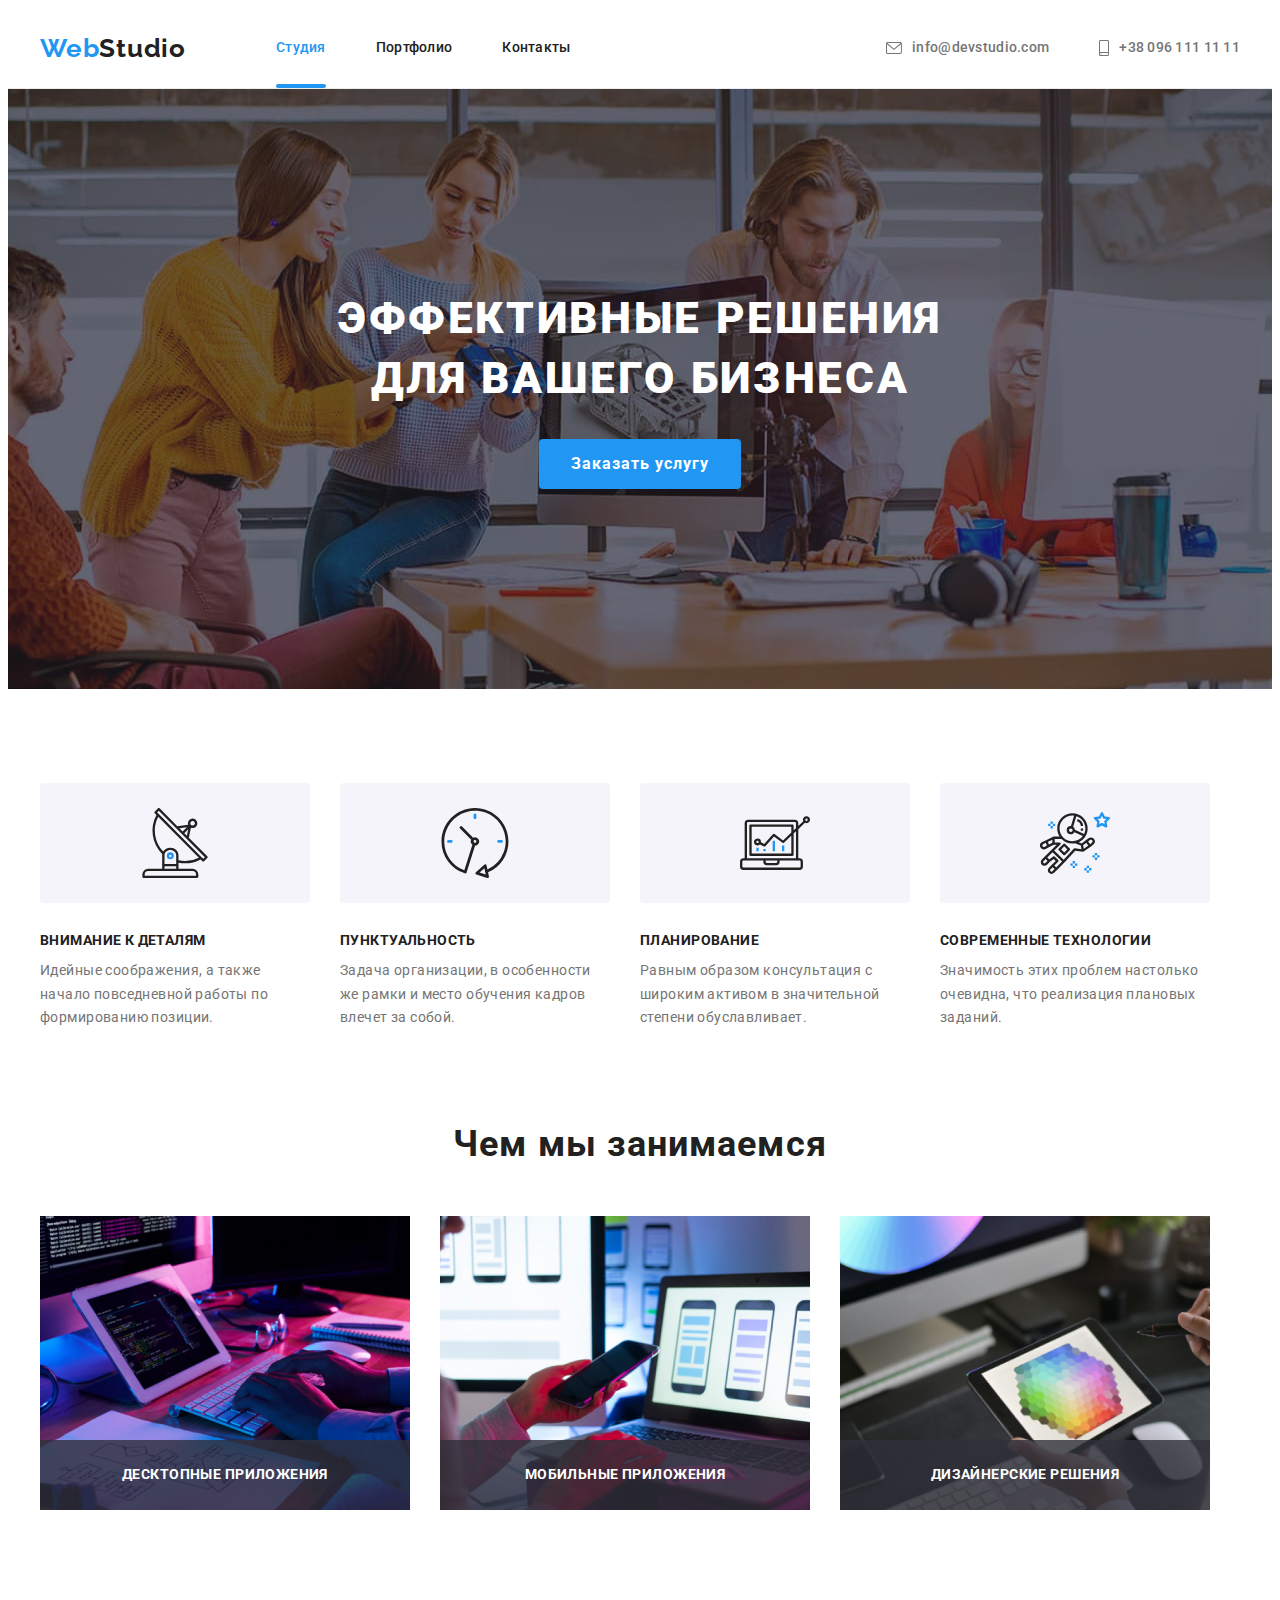
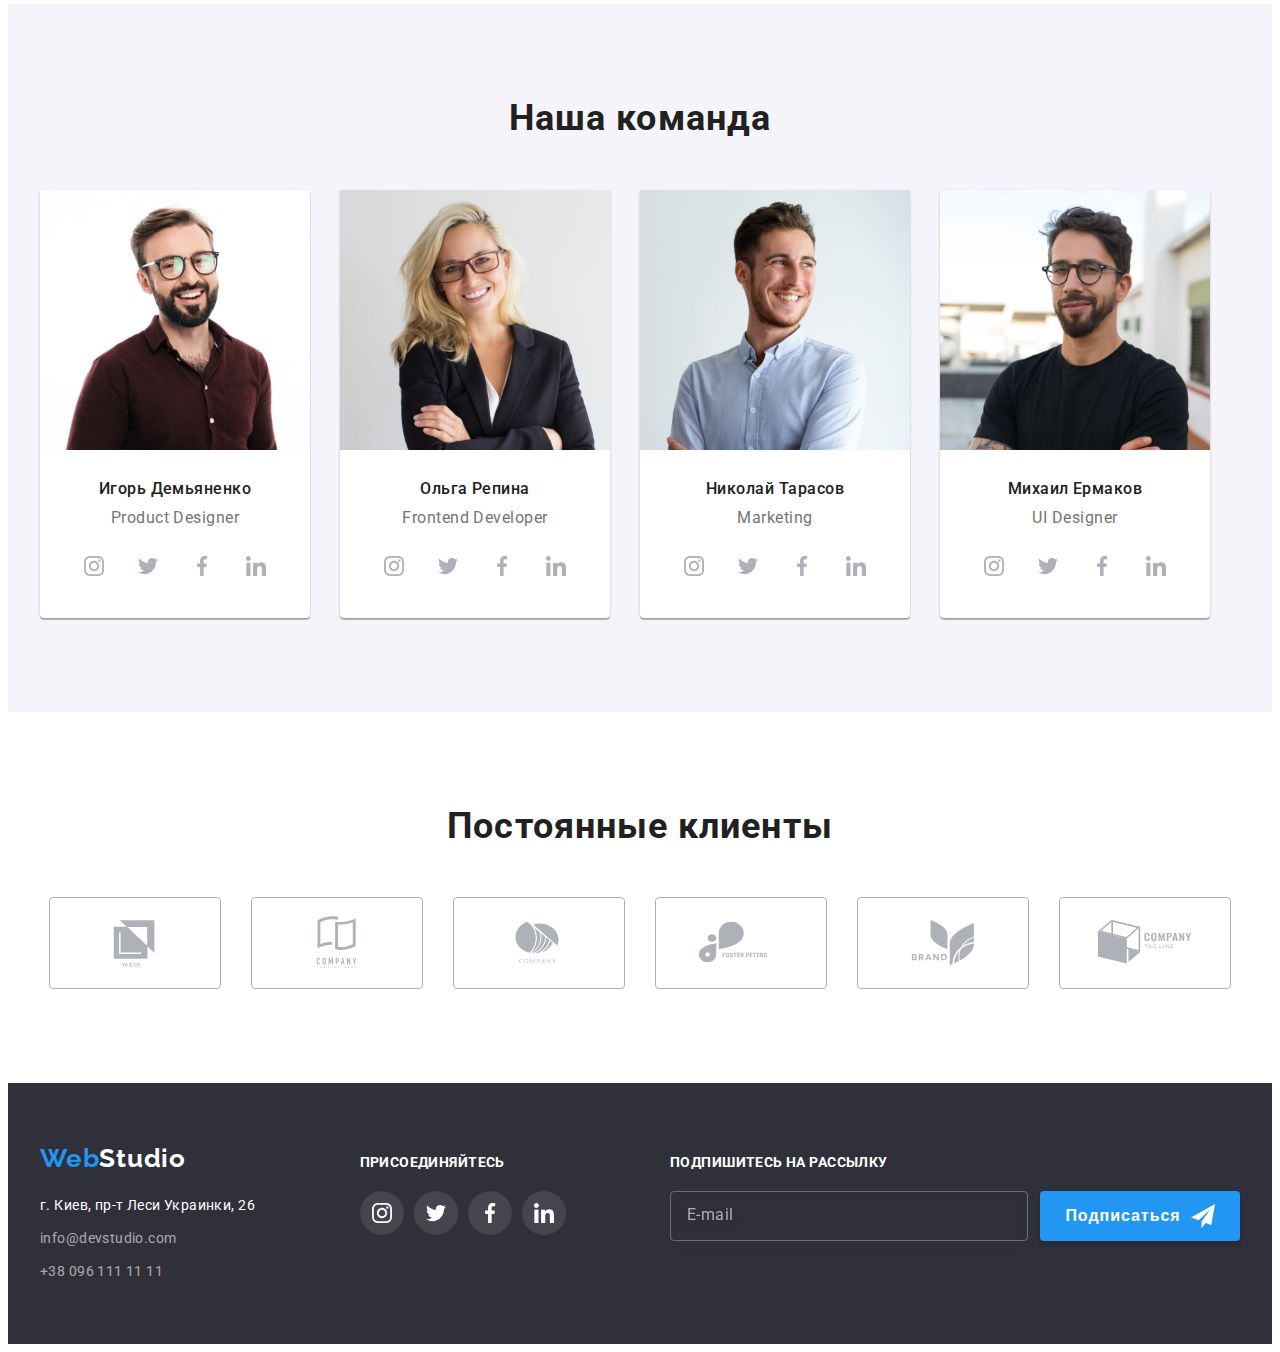
==== index.html @ 194a2eac "gtrh" ====
<!DOCTYPE html>
<html lang="ru">
<head>
    <meta charset="UTF-8">
    <meta http-equiv="X-UA-Compatible" content="IE=edge">
    <meta name="viewport" content="width=device-width, initial-scale=1.0">
    <title>WebStudio</title>
    <link rel="preconnect" href="https://fonts.googleapis.com">
    <link rel="preconnect" href="https://fonts.gstatic.com" crossorigin>
    <link href="https://fonts.googleapis.com/css2?family=Raleway:wght@700&family=Roboto:wght@400;500;700;900&display=swap"
        rel="stylesheet">
    <link rel="stylesheet" href="https://cdnjs.cloudflare.com/ajax/libs/modern-normalize/1.1.0/modern-normalize.min.css"
        integrity="sha512-wpPYUAdjBVSE4KJnH1VR1HeZfpl1ub8YT/NKx4PuQ5NmX2tKuGu6U/JRp5y+Y8XG2tV+wKQpNHVUX03MfMFn9Q=="
        crossorigin="anonymous" referrerpolicy="no-referrer" />
    <link rel="stylesheet" href="./css/styles.css">
</head>
<body>
                            <!-- Шапка-навигация -->
    <header class="header">
        <div class="container header-container">
            <a href="" lang="en" class="link header-title">Web<span class="header-span">Studio</span></a>
            <nav class="header-nav">
                <ul class="list header-list">
                    <li class="header-item"><a class="link header-link current-studio" href="./index.html">Студия</a></li>
                    <li class="header-item"><a class="link header-link" href="./portfolio.html">Портфолио</a></li>
                    <li class="header-item"><a class="link header-link" href="">Контакты</a></li>
                </ul>
            </nav>
            <ul class="list header-contacts">
                <li class="header-mail-list">
                    <a class="link header-mail" href="mailto:info@devstudio.com">
                        <svg class="mail-icon" width="16" height="12">
                            <use href="./images/icons.svg#icon-envelope-1"></use>
                        </svg>info@devstudio.com
                    </a>
                </li>
                <li class="header-tel-list">
                    <a class="link header-tel" href="tel:+380961111111">
                        <svg class="tel-icon" width="10" height="16">
                            <use href="./images/icons.svg#icon-smartphone-1"></use>
                        </svg>+38 096 111 11 11
                    </a>
                </li>
            </ul>
        </div>
    </header>
                            <!-- Главный-контент -->
                                <!-- Герой -->
    <main class="main">
        <section class="hero">
                <div class="container">
                    <h1 class="hero-title">Эффективные решения <br>для вашего бизнеса</h1>
                    <button type="button" class="hero-button" data-modal-open>Заказать услугу</button>
                </div>
        </section>
                                <!-- Цели -->
        <section class="goals-section">
            <div class="container">
                <h2 class="visually-hidden">Наши цели</h2>
                    <ul class="list goals-list">
                        <li class="goals-item icon-antenna">
                            <h3 class="goals-heading">Внимание к деталям</h3>
                            <p class="goals-text">Идейные соображения, а также начало повседневной работы по формированию позиции.</p>
                        </li>
                        <li class="goals-item icon-clock">
                            <h3 class="goals-heading">Пунктуальность</h3>
                            <p class="goals-text">Задача организации, в особенности же рамки и место обучения кадров влечет за собой.</p>
                        </li>
                        <li class="goals-item icon-diagram">
                            <h3 class="goals-heading">Планирование</h3>
                            <p class="goals-text">Равным образом консультация с широким активом в значительной степени обуславливает.</p>
                        </li>
                        <li class="goals-item icon-astronaut">
                            <h3 class="goals-heading">Современные технологии</h3>
                            <p class="goals-text">Значимость этих проблем настолько очевидна, что реализация плановых заданий.</p>
                        </li>
                    </ul>
            </div>
        </section>
                            <!-- Деятельность -->
        <section class="activity">
            <div class="container">
                <h2 class="activity-title">Чем мы занимаемся</h2>
                    <ul class="list activity-list">
                        <li class="activity-item">
                            <div class="activity-block">
                                <img class="activity-images" src="images/img.jpg" alt="рабочее место" width="370">
                                <b class="activity-images-text">Десктопные приложения</b>
                            </div>
                        </li>
                        <li class="activity-item">
                            <div class="activity-block">
                                <img class="activity-images" src="images/img1.jpg" alt="рабочее место" width="370">
                                <b class="activity-images-text">Мобильные приложения</b>
                            </div>
                        </li>
                        <li class="activity-item">
                            <div class="activity-block">
                                <img class="activity-images" src="images/img2.jpg" alt="рабочее место" width="370">
                                <b class="activity-images-text">Дизайнерские решения</b>
                            </div>
                        </li>
                    </ul>
            </div>
        </section>
                                <!-- Команда -->
        <section class="team">
            <div class="container">
                <h2 class="team-title">Наша команда</h2>
                    <ul class="list team-list">
                        <li class="team-item">
                            <img src="images/img3.jpg" class="team-images" alt="работник студии" width="270">
                                <div class="team-item-content">
                                    <h3 class="team-heading">Игорь Демьяненко</h3>
                                    <p lang="en" class="team-text">Product Designer</p>
                                    <ul class="list team-social-list">
                                        <li class="team-social-item">
                                            <a href="" class="link team-social-link">
                                                <svg class="team-social-icon" width="20" height="20">
                                                    <use href="./images/icons.svg#icon-instagram"></use>
                                                </svg>
                                            </a>
                                        </li>
                                        <li class="team-social-item">
                                            <a href="" class="link team-social-link">
                                                <svg class="team-social-icon" width="20" height="20">
                                                    <use href="./images/icons.svg#icon-twitter"></use>
                                                </svg>
                                            </a>
                                        </li>
                                        <li class="team-social-item">
                                            <a href="" class="link team-social-link">
                                                <svg class="team-social-icon" width="20" height="20">
                                                    <use href="./images/icons.svg#icon-facebook"></use>
                                                </svg>
                                            </a>
                                        </li>
                                        <li class="team-social-item">
                                            <a href="" class="link team-social-link">
                                                <svg class="team-social-icon" width="20" height="20">
                                                    <use href="./images/icons.svg#icon-linkedin"></use>
                                                </svg>
                                            </a>
                                        </li>
                                    </ul>
                                </div>
                        </li>
                        <li class="team-item">
                            <img src="images/img4.jpg" class="team-images" alt="работник студии" width="270">
                                <div class="team-item-content">
                                    <h3 class="team-heading">Ольга Репина</h3>
                                    <p lang="en" class="team-text">Frontend Developer</p>
                                    <ul class="list team-social-list">
                                        <li class="team-social-item">
                                            <a href="" class="link team-social-link">
                                                <svg class="team-social-icon" width="20" height="20">
                                                    <use href="./images/icons.svg#icon-instagram"></use>
                                                </svg>
                                            </a>
                                        </li>
                                        <li class="team-social-item">
                                            <a href="" class="link team-social-link">
                                                <svg class="team-social-icon" width="20" height="20">
                                                    <use href="./images/icons.svg#icon-twitter"></use>
                                                </svg>
                                            </a>
                                        </li>
                                        <li class="team-social-item">
                                            <a href="" class="link team-social-link">
                                                <svg class="team-social-icon" width="20" height="20">
                                                    <use href="./images/icons.svg#icon-facebook"></use>
                                                </svg>
                                            </a>
                                        </li>
                                        <li class="team-social-item">
                                            <a href="" class="link team-social-link">
                                                <svg class="team-social-icon" width="20" height="20">
                                                    <use href="./images/icons.svg#icon-linkedin"></use>
                                                </svg>
                                            </a>
                                        </li>
                                    </ul>
                                </div>
                        </li>
                        <li class="team-item">
                            <img src="images/img5.jpg" class="team-images" alt="работник студии" width="270">
                                <div class="team-item-content">
                                <h3 class="team-heading">Николай Тарасов</h3>
                                <p lang="en" class="team-text">Marketing</p>
                                <ul class="list team-social-list">
                                    <li class="team-social-item">
                                        <a href="" class="link team-social-link">
                                            <svg class="team-social-icon" width="20" height="20">
                                                <use href="./images/icons.svg#icon-instagram"></use>
                                            </svg>
                                        </a>
                                    </li>
                                    <li class="team-social-item">
                                        <a href="" class="link team-social-link">
                                            <svg class="team-social-icon" width="20" height="20">
                                                <use href="./images/icons.svg#icon-twitter"></use>
                                            </svg>
                                        </a>
                                    </li>
                                    <li class="team-social-item">
                                        <a href="" class="link team-social-link">
                                            <svg class="team-social-icon" width="20" height="20">
                                                <use href="./images/icons.svg#icon-facebook"></use>
                                            </svg>
                                        </a>
                                    </li>
                                    <li class="team-social-item">
                                        <a href="" class="link team-social-link">
                                            <svg class="team-social-icon" width="20" height="20">
                                                <use href="./images/icons.svg#icon-linkedin"></use>
                                            </svg>
                                        </a>
                                    </li>
                                </ul> 
                            </div>
                        </li>
                        <li class="team-item">
                            <img src="images/img6.jpg" class="team-images" alt="работник студии" width="270">
                            <div class="team-item-content">
                                <h3 class="team-heading">Михаил Ермаков</h3>
                                <p lang="en" class="team-text">UI Designer</p>
                                <ul class="list team-social-list">
                                    <li class="team-social-item">
                                        <a href="" class="link team-social-link">
                                            <svg class="team-social-icon" width="20" height="20">
                                                <use href="./images/icons.svg#icon-instagram"></use>
                                            </svg>
                                        </a>
                                    </li>
                                    <li class="team-social-item">
                                        <a href="" class="link team-social-link">
                                            <svg class="team-social-icon" width="20" height="20">
                                                <use href="./images/icons.svg#icon-twitter"></use>
                                            </svg>
                                        </a>
                                    </li>
                                    <li class="team-social-item">
                                        <a href="" class="link team-social-link">
                                            <svg class="team-social-icon" width="20" height="20">
                                                <use href="./images/icons.svg#icon-facebook"></use>
                                            </svg>
                                        </a>
                                    </li>
                                    <li class="team-social-item">
                                        <a href="" class="link team-social-link">
                                            <svg class="team-social-icon" width="20" height="20">
                                                <use href="./images/icons.svg#icon-linkedin"></use>
                                            </svg>
                                        </a>
                                    </li>
                                </ul>
                            </div>
                        </li>
                    </ul>
            </div>
        </section>
                                <!-- Клиенты -->
        <section class="clients">
            <div class="container">
                <h2 class="clients-title">Постоянные клиенты</h2>
                <ul class="clients-list">
                    <li class="list clients-item">
                        <a href="" class="link clients-link">
                            <svg class="clients-icon" width="106" height="60">
                                <use href="./images/icons.svg#icon-Logo"></use>
                            </svg>
                        </a>
                    </li>
                    <li class="list clients-item">
                        <a href="" class="link clients-link">
                            <svg class="clients-icon" width="106" height="60">
                                <use href="./images/icons.svg#icon-Logo1"></use>
                            </svg>
                        </a>
                    </li>
                    <li class="list clients-item">
                        <a href="" class="link clients-link">
                            <svg class="clients-icon" width="106" height="60">
                                <use href="./images/icons.svg#icon-Logo2"></use>
                            </svg>
                        </a>
                    </li>
                    <li class="list clients-item">
                        <a href="" class="link clients-link">
                            <svg class="clients-icon" width="106" height="60">
                                <use href="./images/icons.svg#icon-Logo3"></use>
                            </svg>
                        </a>
                    </li>
                    <li class="list clients-item">
                        <a href="" class="link clients-link">
                            <svg class="clients-icon" width="106" height="60">
                                <use href="./images/icons.svg#icon-Logo4"></use>
                            </svg>
                        </a>
                    </li>
                    <li class="list clients-item">
                        <a href="" class="link clients-link">
                            <svg class="clients-icon" width="106" height="60">
                                <use href="./images/icons.svg#icon-Logo5"></use>
                            </svg>
                        </a>
                    </li>
                </ul>
            </div>
        </section>
    </main>
                                <!-- Футер -->
    <footer class="footer">
        <div class="container container-icon">
            <div class="footer-container-address">
                <a href="" lang="en" class="link footer-title">Web<span class="footer-span">Studio</span></a>
                <address class="footer-address">
                    <ul class="list footer-list">
                        <li class="footer-item">
                            <a class="link footer-place" href="https://goo.gl/maps/fd5bnSYaty7FcXpY6" target="_blank" rel="noopener noreferre">г. Киев, пр-т Леси Украинки, 26</a>
                        </li>
                        <li class="footer-item">
                            <a class="link footer-mail" href="mailto:info@devstudio.com">info@devstudio.com</a>
                        </li>
                        <li class="footer-item">
                            <a class="link footer-tel" href="tel:+380961111111">+38 096 111 11 11</a>
                        </li>
                    </ul>
                </address>
            </div>
                                <!-- Соцсети -->
            <div class="footer-container-icon">
                <b class="footer-second-title">присоединяйтесь</b>
                <ul class="list footer-social-list">
                    <li class="footer-social-item">
                        <a href="" class="link footer-social-link">
                            <svg class="footer-social-icon" width="20" height="20">
                                <use href="./images/icons.svg#icon-instagram"></use>
                            </svg>
                        </a>
                    </li>
                    <li class="footer-social-item">
                        <a href="" class="link footer-social-link">
                            <svg class="team-social-icon" width="20" height="20">
                                <use href="./images/icons.svg#icon-twitter"></use>
                            </svg>
                        </a>
                    </li>
                    <li class="footer-social-item">
                        <a href="" class="link footer-social-link">
                            <svg class="footer-social-icon" width="20" height="20">
                                <use href="./images/icons.svg#icon-facebook"></use>
                            </svg>
                        </a>
                    </li>
                    <li class="footer-social-item">
                        <a href="" class="link footer-social-link">
                            <svg class="footer-social-icon" width="20" height="20">
                                <use href="./images/icons.svg#icon-linkedin"></use>
                            </svg>
                        </a>
                    </li>
                </ul>
            </div>
                                <!-- Подписка -->
            <div class="footer-subscribe">
                <div class="footer-subscribe-wrap">
                    <b class="footer-subscribe-title">Подпишитесь на рассылку</b>
                        <input type="email" class="footer-subscribe-email" placeholder="E-mail">
                </div>
                <button class="button footer-subscribe-btn" type="submit">Подписаться
                    <svg class="footer-subscribe-icon" width="24" height="24">
                        <use href="./images/icons.svg#icon-icon-send-1"></use>
                    </svg>
                </button>
            </div>
        </div>
    </footer>
                                <!-- Модалка -->
    <div class="backdrop is-hidden" data-modal>
        <div class="modal">
            <button class="modal-close" data-modal-close>
                <svg class="modal-close-icon" width="11" height="11">
                    <use href="./images/icons.svg#icon-Vector"></use>
                </svg>
            </button>
                                <!-- Форма -->
            <p class="modal-title">Оставьте свои данные, мы вам перезвоним</p>
<<<<<<< HEAD
            <form action="#">
                <label class="form-label" for="user-name">Имя</label>
                <input type="text" class="form-input" name="user-name" required minlength="5" id="user-name"> 
                <label class="form-label" for="user-email">Телефон</label>
                <input type="email" class="form-input" name="user-email" id="user-email">    
                <label class="form-label" for="user-tel">Почта</label>
                <input type="tel" class="form-input" name="user-tel" id="user-tel" title="+380(96)111-11-11">
                <label class="form-label" for="user-comment">Комментарий</label>
                <input type="text" class="form-input" id="user-comment" placeholder="Введите текст">
                <button type="submit" class="button form-button">Отправить</button>
            </form>
=======
                <form action="#">
                    <div class="form-field">
                        <label class="form-label" for="user-name">Имя</label>
                            <div class="form-wrap">
                                <input type="text" class="form-input" name="user-name" id="user-name">
                                    <svg class="form-icon" width="18" height="18">
                                        <use href="./images/icons.svg#icon-person-black-18dp"></use>
                                    </svg>
                            </div>
                    </div>
                    <div class="form-field">
                        <label class="form-label" for="user-email">Почта</label>
                            <div class="form-wrap">
                                <input type="email" class="form-input" name="user-email" id="user-email">
                                    <svg class="form-icon" width="18" height="18">
                                        <use href="./images/icons.svg#icon-phone-black"></use>
                                    </svg>
                            </div>
                    </div>
                    <div class="form-field">
                        <label class="form-label" for="user-tel">Телефон</label>
                            <div class="form-wrap">
                                <input type="tel" class="form-input" name="user-tel" id="user-tel">
                                    <svg class="form-icon" width="18" height="18">
                                        <use href="./images/icons.svg#icon-email-black"></use>
                                    </svg>
                            </div>
                    </div>
                    <div class="form-comments-field">
                        <label class="form-label" for="user-text">Комментарий</label>    
                            <textarea name="user-text" class="form-comments" id="user-text" placeholder="Введите текст"></textarea>
                    </div>
                    <div class="form-check-field">
                            <input type="checkbox" name="policy" id="policy" class="policy-check visually-hidden">
                                <label class="check-text" for="policy">Соглашаюсь с рассылкой и принимаю <a href="" class="link form-check-link">Условия договора</a></label>
                        </div>
                    <button type="submit" class="button form-button">Отправить</button>
                </form>
>>>>>>> 0a38effbc5f07b2e7301c428eb175cab3752c739
        </div>
    </div>
    <script src="./js/modal.js"></script>
</body>
</html>
---- css/styles.css ----
/*
  font-family: 'Roboto 400 500 700 900', sans-serif;
  font-alternative: 'Raleway 700', sans-serif;
    
*/

p,
h1,
h2,
h3,
h4,
h5,
h6 {
  margin: 0;
}

ul,
ol {
  margin: 0;
  padding: 0;
}

button {
  cursor: pointer;
}

img {
  display: block;
}

:root {
  --header-text-color: #212121;
  --alt-text-color: #757575;
  --extra-text-color: #ffffff;
  --accent-text-color: #2196f3;
}

body {
  font-family: 'Roboto', sans-serif;
  background-color: #ffffff;
  color: var(--header-text-color);
}

.list {
  list-style: none;
}

.link {
  text-decoration: none;
}

.visually-hidden {
  position: absolute;
  white-space: nowrap;
  width: 1px;
  height: 1px;
  overflow: hidden;
  border: 0;
  padding: 0;
  clip: rect(0 0 0 0);
  clip-path: inset(50%);
  margin: -1px;
}

.container {
  width: 1200px;
  padding-left: 15px;
  padding-right: 15px;
  margin: 0 auto;
  /* outline: 2px solid tomato; */
}

/* ----------------------------СТУДИЯ----------------------------- */
/* ------------------------Шапка навигация------------------------ */
.header {
  border-bottom: 1px solid #ececec;
}

.header-container {
  display: flex;
  align-items: center;
}

.header-title {
  margin-right: 90px;
  font-family: Raleway;
  font-weight: 700;
  font-size: 26px;
  line-height: 1.19;
  letter-spacing: 0.03em;
  color: #2196f3;
}

.header-span {
  font-family: Raleway;
  font-weight: 700;
  font-size: 26px;
  line-height: 1.19;
  letter-spacing: 0.03em;
  color: var(--header-text-color);
}

.header-nav {
}

.header-list {
  display: flex;
}

.header-item:not(:last-child) {
  margin-right: 50px;
}

.header-link {
  display: block;
  padding: 32px 0px;
  font-weight: 500;
  font-size: 14px;
  line-height: 1.14;
  letter-spacing: 0.02em;
  color: var(--header-text-color);
  transition: color 250ms cubic-bezier(0.4, 0, 0.2, 1);
}

.current-studio,
.current-portfolio,
.current-contact {
  color: #2196f3;
  position: relative;
}

.current-studio::after,
.current-portfolio::after,
.current-contact::after {
  content: '';
  width: 100%;
  height: 4px;
  border-radius: 4px;
  position: absolute;
  background-color: #2196f3;
  left: 0;
  bottom: 0;
}

.header-link:hover,
.header-link:focus {
  color: #2196f3;
}

.header-contacts {
  display: flex;
  margin-left: auto;
}

.header-mail-list {
}

.header-mail {
  font-weight: 500;
  font-size: 14px;
  line-height: 1.14;
  letter-spacing: 0.02em;
  color: var(--alt-text-color);
  display: flex;
  justify-content: center;
  align-items: center;
  box-sizing: border-box;
  transition: color 250ms cubic-bezier(0.4, 0, 0.2, 1);
}

.header-mail:hover,
.header-mail:focus {
  color: #2196f3;
}

.mail-icon {
  fill: currentColor;
  margin-right: 10px;
}

.header-tel-list {
  margin-left: 50px;
}

.header-tel {
  font-weight: 500;
  font-size: 14px;
  line-height: 1.14;
  letter-spacing: 0.02em;
  color: var(--alt-text-color);
  display: flex;
  justify-content: center;
  align-items: center;
  box-sizing: border-box;
  transition: color 250ms cubic-bezier(0.4, 0, 0.2, 1);
}

.header-tel:hover,
.header-tel:focus {
  color: #2196f3;
}

.tel-icon {
  fill: currentColor;
  margin-right: 10px;
}

/* -----------------------Главный-контент------------------------ */
/* ----------------------------Герой----------------------------- */

.main {
}

.hero {
  background-image: linear-gradient(rgba(47, 48, 58, 0.4), rgba(47, 48, 58, 0.4)),
    url(../images/img-team-work.jpg);
  background-repeat: no-repeat;
  background-position: center;
  background-size: 1600px;
  margin: 0 auto;
  padding-top: 200px;
  padding-bottom: 200px;
  text-align: center;
  background-color: #2f303a;
}

.hero-title {
  margin-bottom: 30px;
  font-weight: 900;
  font-size: 44px;
  line-height: 1.36;
  text-align: center;
  letter-spacing: 0.06em;
  text-transform: uppercase;
  color: var(--extra-text-color);
}

.hero-button {
  padding: 10px 32px;
  border: 0px;
  font-family: inherit;
  font-weight: 700;
  font-size: 16px;
  line-height: 1.87;
  text-align: center;
  letter-spacing: 0.06em;
  cursor: pointer;
  color: #ffffff;
  background: #2196f3;
  border-radius: 4px;
  min-width: 200px;
  min-height: 50px;
  transition: background-color 250ms cubic-bezier(0.4, 0, 0.2, 1);
}

.hero-button:hover,
.hero-button:focus {
  background-color: #188ce8;
}

/* -----------------------------Цели----------------------------- */

.goals-section {
  padding-top: 94px;
  padding-bottom: 94px;
}

.visually-hidden {
}

.goals-list {
  display: flex;
}

.goals-item:not(:last-child) {
  margin-right: 30px;
}

.goals-item::before {
  display: block;
  content: '';
  height: 120px;
  background-size: 70px 70px;
  background-repeat: no-repeat;
  background-position: center;
  border-radius: 4px;
  margin-bottom: 30px;
  background-color: #f5f4fa;
}

.icon-antenna::before {
  background-image: url('../images/antenna.svg');
}

.icon-clock::before {
  background-image: url('../images/clock.svg');
}

.icon-diagram::before {
  background-image: url('../images/diagram.svg');
}

.icon-astronaut::before {
  background-image: url('../images/astronaut.svg');
}

.goals-heading {
  margin-bottom: 10px;
  font-size: 14px;
  line-height: 1.14;
  letter-spacing: 0.03em;
  text-transform: uppercase;
  color: var(--header-text-color);
}

.goals-text {
  width: 270px;
  font-size: 14px;
  line-height: 1.71;
  letter-spacing: 0.03em;
  color: var(--alt-text-color);
}

/* ---------------------------Деятельность------------------------- */

.activity {
  padding-top: 0;
  padding-bottom: 94px;
}

.activity-title {
  margin-bottom: 50px;
  font-size: 36px;
  line-height: 1.16;
  text-align: center;
  letter-spacing: 0.03em;
  color: var(--header-text-color);
}

.activity-list {
  display: flex;
}

.activity-item:not(:last-child) {
  margin-right: 30px;
}

.activity-item {
}

.activity-block {
  position: relative;
}

.activity-images {
}

.activity-images-text {
  font-size: 14px;
  line-height: 1.14;
  letter-spacing: 0.03em;
  text-transform: uppercase;
  display: flex;
  justify-content: center;
  align-items: center;
  position: absolute;
  left: 0;
  bottom: 0;
  width: 100%;
  height: 70px;
  color: #ffffff;
  background: rgba(47, 48, 58, 0.8);
}

/* -------------------------------Команда---------------------------- */

.team {
  padding-top: 94px;
  padding-bottom: 94px;
  background-color: #f5f4fa;
}

.team-title {
  margin-bottom: 50px;
  font-size: 36px;
  line-height: 1.16;
  text-align: center;
  letter-spacing: 0.03em;
  color: var(--header-text-color);
}

.team-list {
  display: flex;
}

.team-item {
  margin-right: 30px;
  background: #ffffff;
  box-shadow: 0px 1px 3px rgba(0, 0, 0, 0.12), 0px 1px 1px rgba(0, 0, 0, 0.14),
    0px 2px 1px rgba(0, 0, 0, 0.2);
  border-radius: 0px 0px 4px 4px;
}

.team-images {
}

.team-item-content {
  padding-top: 30px;
  padding-bottom: 30px;
}

.team-heading {
  margin-bottom: 10px;
  font-weight: 500;
  font-size: 16px;
  line-height: 1.18;
  text-align: center;
  letter-spacing: 0.03em;
  color: var(--header-text-color);
}

.team-text {
  margin-bottom: 16px;
  font-size: 16px;
  line-height: 1.18;
  text-align: center;
  letter-spacing: 0.03em;
  color: var(--alt-text-color);
}

.team-social-list {
  display: flex;
  justify-content: center;
}

.team-social-item + .team-social-item {
  margin-left: 10px;
}

.team-social-link {
  width: 44px;
  height: 44px;
  display: flex;
  justify-content: center;
  align-items: center;
  border-radius: 50%;
  color: #afb1b8;
  transition: color 250ms cubic-bezier(0.4, 0, 0.2, 1),
    background-color 250ms cubic-bezier(0.4, 0, 0.2, 1);
}

.team-social-link:hover,
.team-social-link:focus {
  background-color: #2196f3;
  color: #ffffff;
}

.team-social-icon {
  fill: currentColor;
}

/* ---------------------------------Клиенты------------------------------ */

.clients {
  padding-top: 94px;
  padding-bottom: 94px;
}

.clients-title {
  font-size: 36px;
  line-height: 1.16;
  text-align: center;
  letter-spacing: 0.03em;
  color: #212121;
  margin-bottom: 50px;
}

.clients-list {
  display: flex;
  justify-content: center;
}

.clients-item {
}

.clients-item:not(:last-child) {
  margin-right: 30px;
}
.clients-link {
  width: 172px;
  height: 92px;
  display: flex;
  justify-content: center;
  align-items: center;
  color: #afb1b8;
  border: 1px solid #afb1b8;
  box-sizing: border-box;
  border-radius: 4px;
  transition: color 250ms cubic-bezier(0.4, 0, 0.2, 1), border 250ms cubic-bezier(0.4, 0, 0.2, 1);
}

.clients-link:hover,
.clients-link:focus {
  color: #2196f3;
  border: 1px solid #2196f3;
}

.clients-icon {
  fill: currentColor;
}

/* ----------------------------------ФУТЕР-------------------------------- */

.footer {
  padding-top: 60px;
  padding-bottom: 60px;
  background: #2f303a;
}

.container-icon {
  display: flex;
  justify-content: space-between;
  align-items: baseline;
}

.footer-container-address {
}

.footer-title {
  display: inline-block;
  margin-bottom: 20px;
  font-family: Raleway;
  font-weight: 700;
  font-size: 26px;
  line-height: 1.19;
  letter-spacing: 0.03em;
  color: #2196f3;
}

.footer-span {
  font-family: Raleway;
  font-weight: 700;
  font-size: 26px;
  line-height: 1.19;
  letter-spacing: 0.03em;
  color: #ffffff;
}

.footer-address {
}

.footer-after-title {
  font-family: Roboto;
  font-style: normal;
  font-weight: 700;
  font-size: 14px;
  line-height: 1.14;
  letter-spacing: 0.03em;
  text-transform: uppercase;
  color: #ffffff;
}

.footer-list {
}

.footer-item:not(:last-child) {
  margin-bottom: 9px;
}

.footer-place {
  font-style: normal;
  font-size: 14px;
  line-height: 1.71;
  letter-spacing: 0.03em;
  color: #ffffff;
}

.footer-mail {
  font-style: normal;
  font-size: 14px;
  line-height: 1.71;
  letter-spacing: 0.03em;
  color: rgba(255, 255, 255, 0.6);
  transition: color 250ms cubic-bezier(0.4, 0, 0.2, 1);
}

.footer-mail:hover,
.footer-mail:focus {
  color: #ffffff;
}

.footer-tel {
  font-style: normal;
  font-size: 14px;
  line-height: 1.71;
  letter-spacing: 0.03em;
  color: rgba(255, 255, 255, 0.6);
  transition: color 250ms cubic-bezier(0.4, 0, 0.2, 1);
}

.footer-tel:hover,
.footer-tel:focus {
  color: #ffffff;
}

/*--------------------------- Соцсети -----------------------------------*/

.footer-container-icon {
}

.footer-second-title {
  display: block;
  font-size: 14px;
  line-height: 1.14;
  letter-spacing: 0.03em;
  text-transform: uppercase;
  color: #ffffff;
  margin-bottom: 20px;
}

.footer-social-list {
  display: flex;
}

.footer-social-item + .footer-social-item {
  margin-left: 10px;
}

.footer-social-link {
  width: 44px;
  height: 44px;
  display: flex;
  justify-content: center;
  align-items: center;
  border-radius: 50%;
  color: #ffffff;
  background-color: rgba(255, 255, 255, 0.1);
  transition: background-color 250ms cubic-bezier(0.4, 0, 0.2, 1);
}

.footer-social-link:hover,
.footer-social-link:focus {
  background-color: #2196f3;
}

.footer-social-icon {
  fill: currentColor;
}

/* -------------------------- Подписка ---------------------------- */

.footer-subscribe {
  display: flex;
  align-items: end;

}

.footer-subscribe-wrap {
  margin-right: 12px;
}

.footer-subscribe-title {
  display: block;
  font-weight: 700;
  font-size: 14px;
  line-height: 1.16;
  letter-spacing: 0.03em;
  text-transform: uppercase;
  color: #FFFFFF;
  margin-bottom: 20px;
}

.footer-subscribe-email {
width: 358px;
height: 50px;
color: #FFFFFF;
border: 1px solid rgba(255, 255, 255, 0.3);
box-sizing: border-box;
filter: drop-shadow(0px 4px 4px rgba(0, 0, 0, 0.15));
border-radius: 4px;
background-color: transparent;
padding: 15px 16px;
outline: none;
transition: border-color 250ms cubic-bezier(0.4, 0, 0.2, 1);
}

.footer-subscribe-email:focus {
  border-color: #2196F3;
}

.footer-subscribe-email::placeholder {
  font-family: Roboto;
  font-style: normal;
  font-weight: normal;
  font-size: 16px;
  line-height: 1.25;
  letter-spacing: 0.03em;
  color: rgba(255, 255, 255, 0.6);
}

.footer-subscribe-btn {
  display: flex;
  justify-content: center;
  align-items: center;
  width: 200px;
  height: 50px;
  font-weight: 700;
  font-size: 16px;
  line-height: 1.87;
  letter-spacing: 0.06em;
  color: #FFFFFF;
  background: #2196F3;
  box-shadow: 0px 4px 4px rgba(0, 0, 0, 0.15);
  border-radius: 4px;
  transition: background-color 250ms cubic-bezier(0.4, 0, 0.2, 1);
  border: none;
}

.footer-subscribe-btn:hover,
.footer-subscribe-btn:focus {
  background-color: #188ce8;
}

.footer-subscribe-icon {
  fill: #FFFFFF;
  margin-left: 10px;
}

/* -------------------------- Модалка ----------------------------- */

.backdrop {
  position: fixed;
  top: 0;
  width: 100vw;
  height: 100vh;
  background-color: rgba(0, 0, 0, 0.2);
  transition: opacity 250ms cubic-bezier(0.4, 0, 0.2, 1),
    visibility 250ms cubic-bezier(0.4, 0, 0.2, 1);
}

.backdrop.is-hidden .modal {
  transform: translate(-50%, -50%) scale(0.5);
}

.modal {
  width: 528px;
  min-height: 581px;
  background-color: #ffffff;
  padding: 40px;
  box-shadow: 0px 1px 3px rgba(0, 0, 0, 0.12), 0px 1px 1px rgba(0, 0, 0, 0.14),
    0px 2px 1px rgba(0, 0, 0, 0.2);
  border-radius: 4px;
  position: absolute;
  top: 50%;
  left: 50%;
  transform: translate(-50%, -50%) scale(1);
  transition: transform 250ms cubic-bezier(0.4, 0, 0.2, 1);
}

.modal-close {
  width: 30px;
  height: 30px;
  border-radius: 50%;
  border: 1px solid rgba(0, 0, 0, 0.1);
  background-color: transparent;
  display: flex;
  align-items: center;
  justify-content: center;
  position: absolute;
  top: 8px;
  right: 8px;
}

.modal-close:hover .modal-close-icon,
.modal-close:focus .modal-close-icon {
  fill: #2196F3;
}

.modal-close-icon {
  transition: fill 250ms cubic-bezier(0.4, 0, 0.2, 1);
}

.is-hidden {
  opacity: 0;
  pointer-events: none;
  visibility: hidden;
}

/* ------------------------------- Форма ------------------------------ */

.modal-title {
  font-weight: 700;
  font-size: 20px;
  line-height: 1.15;
  text-align: center;
  letter-spacing: 0.03em;
  color: #212121;
  margin-bottom: 12px;
}

<<<<<<< HEAD
.form-label {
  font-size: 12px;
  line-height: 1.16;
  letter-spacing: 0.01em;
  color: #757575;
=======
.form-field {
  margin-bottom: 10px;

}

.form-label {
font-size: 12px;
line-height: 1.16;
letter-spacing: 0.01em;
color: #757575;
display: block;
margin-bottom: 4px;
}

.form-wrap {
  position: relative;
>>>>>>> 0a38effbc5f07b2e7301c428eb175cab3752c739
}

.form-input {
  width: 100%;
  height: 40px;
  border: 1px solid rgba(33, 33, 33, 0.2);
  border-radius: 4px;
<<<<<<< HEAD
  padding-left: 10px;
  margin-bottom: 10px;
}

.form-input::placeholder {
  font-size: 12px;
  line-height: 14px;
  letter-spacing: 0.01em;
  color: rgba(117, 117, 117, 0.5);
=======
  padding-left: 42px;
  outline: none;
  transition: border-color 250ms cubic-bezier(0.4, 0, 0.2, 1)
}

.form-input:focus {
border-color: #2196F3;
}

.form-input:focus + .form-icon {
  fill: #2196F3;
  }

.form-icon {
  left: 15px;
  top: 50%;
  transform: translateY(-50%);
  position: absolute;
  transition: fill 250ms cubic-bezier(0.4, 0, 0.2, 1);
}

.form-comments-field {
  margin-bottom: 20px;

}

.form-comments {
  width: 100%;
  height: 120px;
  border: 1px solid rgba(33, 33, 33, 0.2);
  box-sizing: border-box;
  border-radius: 4px;
  resize: none;
  padding: 12px 16px;
  outline: none;
  transition: border-color 250ms cubic-bezier(0.4, 0, 0.2, 1);
}

.form-comments::placeholder {
font-size: 12px;
line-height: 1.16;
letter-spacing: 0.01em;
color: rgba(117, 117, 117, 0.5);
}

.form-comments:focus {
  border-color: #2196F3;
}

.form-check-field {
  margin-bottom: 30px;

}

.policy-check {

}

.check-text {
  font-size: 14px;
  line-height: 1.71;
  letter-spacing: 0.03em;
  color: #757575;
  display: flex;
  justify-content: center;
  align-items: center;
}

.check-text::before {
  content: "";
  width: 16px;
  height: 15px;
  border: 2px solid #212121;;
  border-radius: 2px;
  margin-right: 7px;
}

.policy-check:checked + .check-text::before {
  border: none;
  background-image: url(../images/icon-check.svg);
  background-repeat: no-repeat;
  background-position: center;
  background-size: cover;
}

.form-check-link {
  text-decoration: underline;
  color: #2196F3;
  padding-left: 4px;
>>>>>>> 0a38effbc5f07b2e7301c428eb175cab3752c739
}

.form-button {
  width: 200px;
  height: 50px;
  font-weight: 700;
<<<<<<< HEAD
  line-height: 1.87;
  display: flex;
  justify-content: center;
  align-items: center;
  letter-spacing: 0.06em;
  color: #ffffff;
  background: #2196f3;
  box-shadow: 0px 4px 4px rgba(0, 0, 0, 0.15);
  border-radius: 4px;
  border: none;
=======
  font-size: 16px;
  line-height: 1.87;
  margin: 0 auto;
  display: flex;
  align-items: center;
  justify-content: center;
  letter-spacing: 0.06em;
  color: #FFFFFF;
  background: #2196F3;
  box-shadow: 0px 4px 4px rgba(0, 0, 0, 0.15);
  border-radius: 4px;
  border: none;
  transition: background-color 250ms cubic-bezier(0.4, 0, 0.2, 1);
}

.form-button:hover,
.form-button:focus {
  background-color: #188ce8;
>>>>>>> 0a38effbc5f07b2e7301c428eb175cab3752c739
}

/* -------------------------------ПОРТФОЛИО---------------------------- */
/* ------------------------ ---Главный-контент------------------------- */
/* -------------------------------Портфолио---------------------------- */

.portfolio {
  padding-top: 94px;
  padding-bottom: 94px;
}

.visually-hidden {
}

.portfolio-list {
  display: flex;
  justify-content: center;
  margin-bottom: 50px;
}

.portfolio-item:not(:last-child) {
  margin-right: 8px;
}

.portfolio-button {
  border: 0px;
  padding: 6px 22px;
  font-family: inherit;
  font-weight: 500;
  font-size: 16px;
  line-height: 1.62;
  text-align: center;
  letter-spacing: 0.03em;
  cursor: pointer;
  color: #212121;
  background-color: #f5f4fa;
  border-radius: 4px;
  transition: color 250ms cubic-bezier(0.4, 0, 0.2, 1),
    background-color 250ms cubic-bezier(0.4, 0, 0.2, 1),
    box-shadow 250ms cubic-bezier(0.4, 0, 0.2, 1);
}

.current-all {
  color: #ffffff;
  background-color: #2196f3;
}

.portfolio-button:hover,
.portfolio-button:focus {
  color: #ffffff;
  background-color: #2196f3;
  box-shadow: 0px 3px 1px rgba(0, 0, 0, 0.1), 0px 1px 2px rgba(0, 0, 0, 0.08),
    0px 2px 2px rgba(0, 0, 0, 0.12);
}

/* --------------------------------Проекты------------------------------- */

.projects-list {
  display: flex;
  flex-wrap: wrap;
}

.projects-item {
  flex-basis: calc((100% - 60px) / 3);
  background: #ffffff;
  transition: box-shadow 250ms cubic-bezier(0.4, 0, 0.2, 1);
}

.projects-item:not(:nth-child(3n)) {
  margin-right: 30px;
}

.projects-item:nth-child(-n + 6) {
  margin-bottom: 30px;
}

.projects-item:hover,
.projects-item:focus {
  box-shadow: 0px 1px 1px rgba(0, 0, 0, 0.12), 0px 4px 4px rgba(0, 0, 0, 0.06),
    1px 4px 6px rgba(0, 0, 0, 0.16);
}

.projects-item:hover .projects-images-text {
  transform: translateY(0);
}

.projects-link {
}

.projects-item-wrap {
  position: relative;
  overflow: hidden;
}

.projects-images-text {
  font-size: 18px;
  line-height: 1.5;
  letter-spacing: 0.03em;
  padding: 63px 24px;
  position: absolute;
  top: 0;
  left: 0;
  height: 100%;
  transform: translateY(100%);
  background: rgba(33, 150, 243, 0.9);
  color: #ffffff;
  transition: transform 250ms cubic-bezier(0.4, 0, 0.2, 1);
}

.projects-images {
}

.projects-block {
  padding: 20px 24px;
  border: 1px solid #eeeeee;
}

.projects-title {
  margin-bottom: 4px;
  font-size: 18px;
  line-height: 2;
  letter-spacing: 0.06em;
  color: var(--header-text-color);
}

.projects-text {
  font-size: 16px;
  line-height: 1.87;
  letter-spacing: 0.03em;
  color: var(--alt-text-color);
}
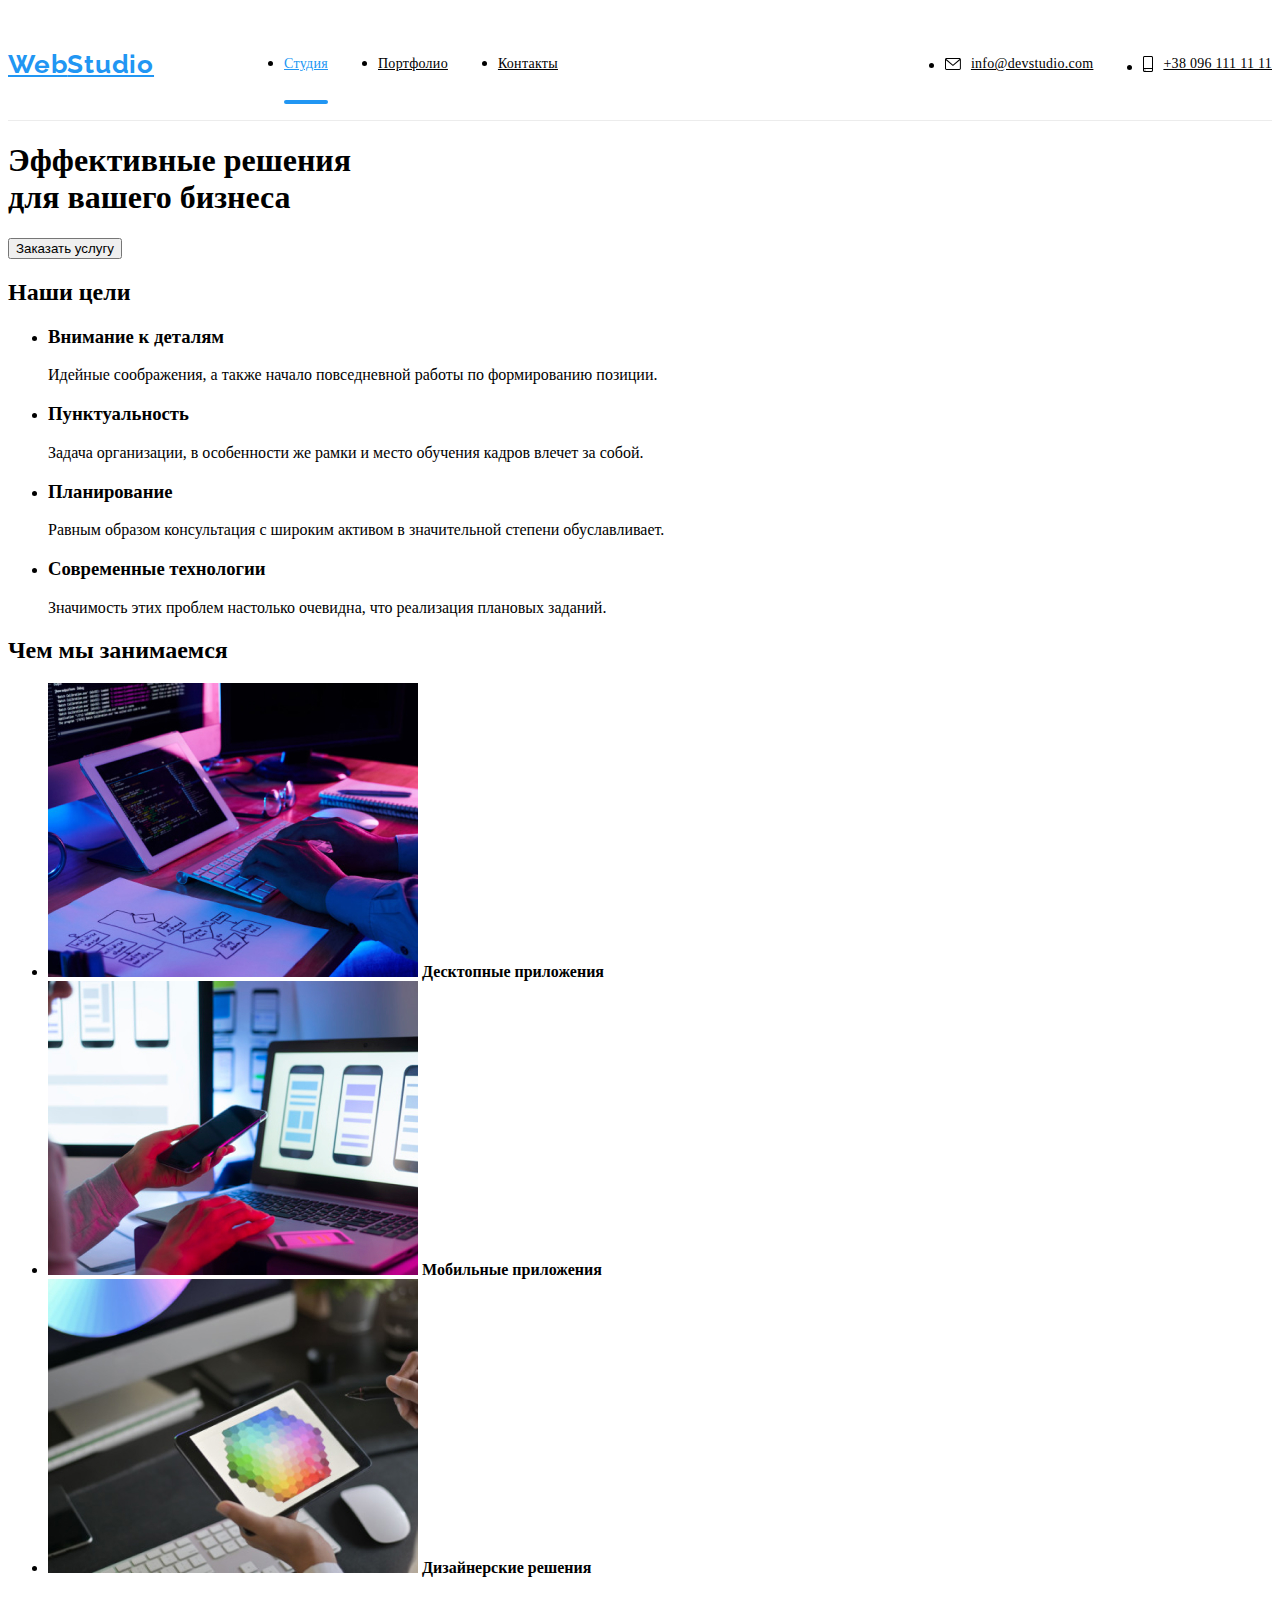
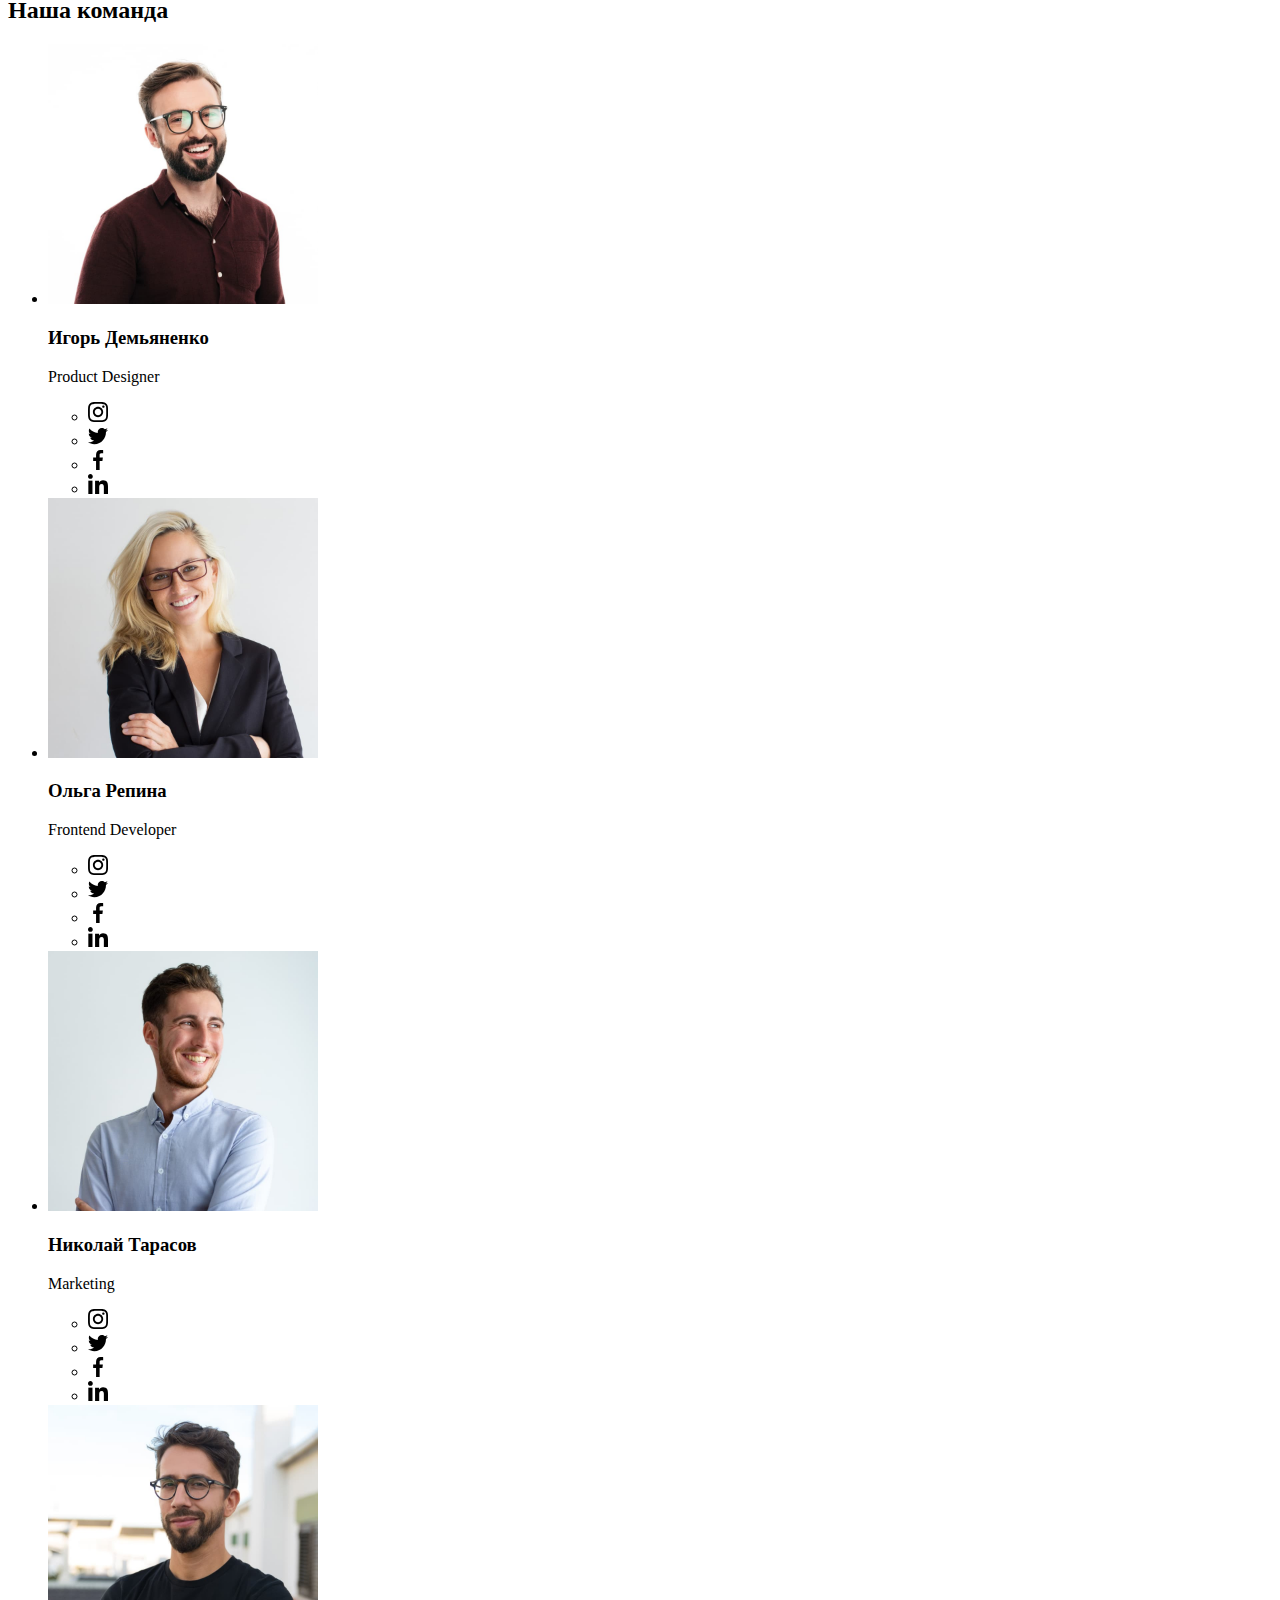
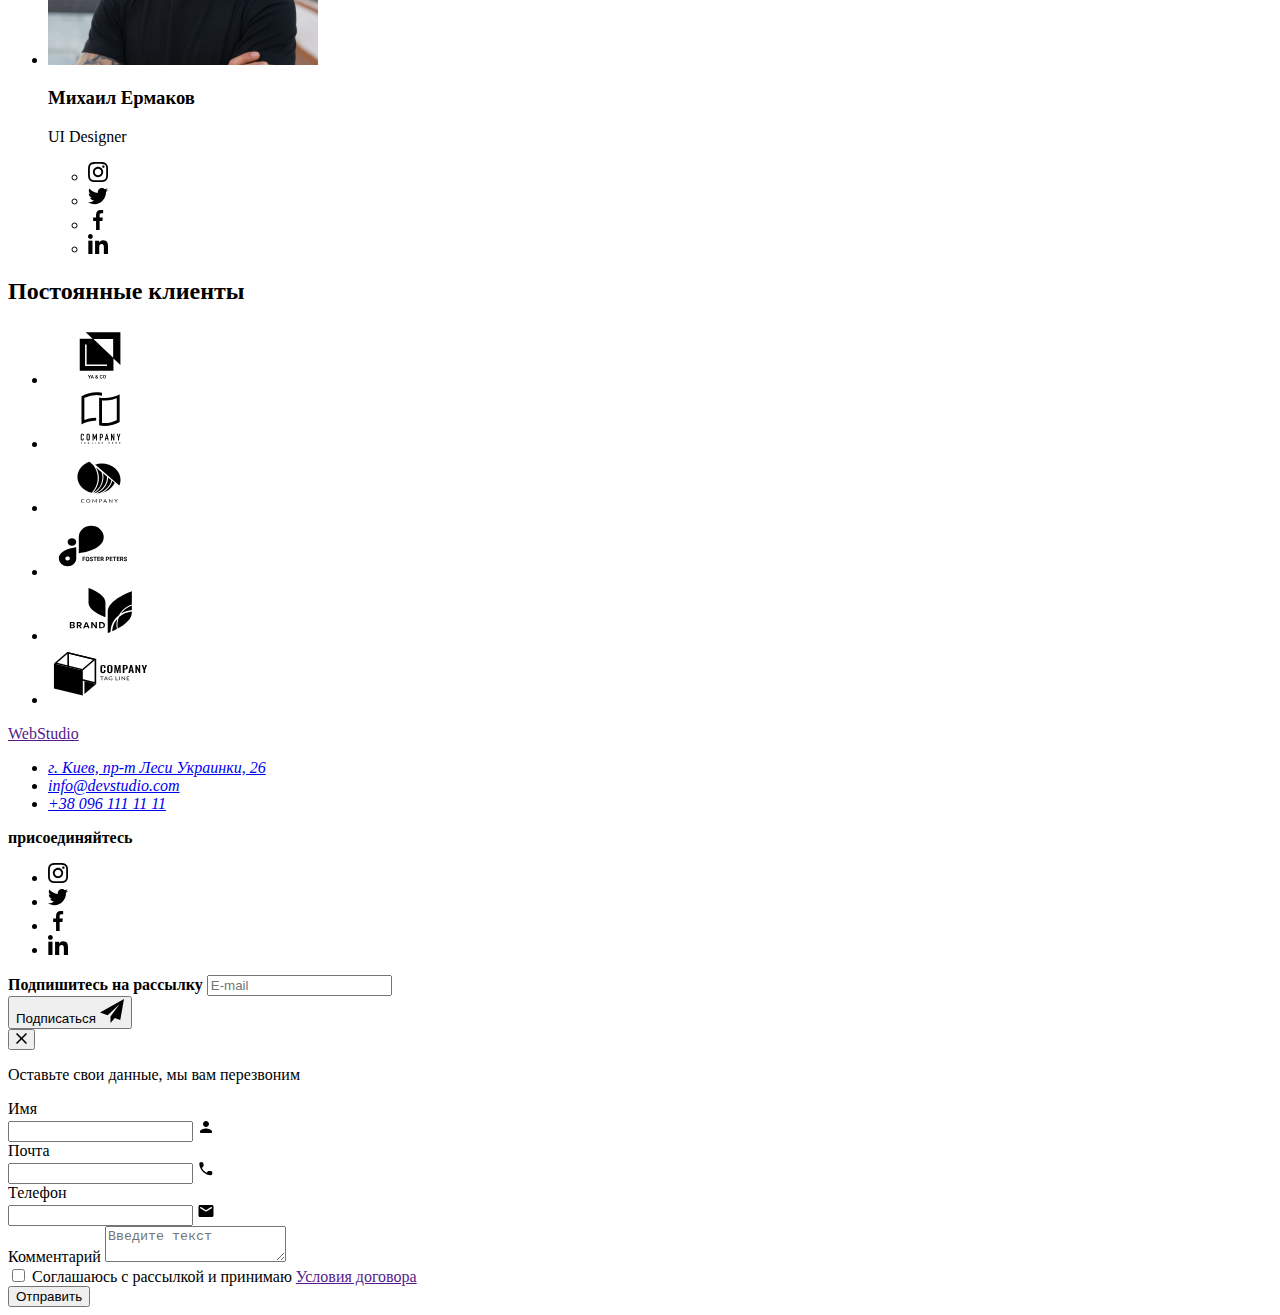
==== commit 7dab7df4: "добавляет паршалы" ====
--- a/index.html
+++ b/index.html
@@ -12,7 +12,8 @@
     <link rel="stylesheet" href="https://cdnjs.cloudflare.com/ajax/libs/modern-normalize/1.1.0/modern-normalize.min.css"
         integrity="sha512-wpPYUAdjBVSE4KJnH1VR1HeZfpl1ub8YT/NKx4PuQ5NmX2tKuGu6U/JRp5y+Y8XG2tV+wKQpNHVUX03MfMFn9Q=="
         crossorigin="anonymous" referrerpolicy="no-referrer" />
-    <link rel="stylesheet" href="./css/styles.css">
+    <!-- <link rel="stylesheet" href="./css/styles.css"> -->
+    <link rel="stylesheet" href="./css/main.min.css">
 </head>
 <body>
                             <!-- Шапка-навигация -->
@@ -387,19 +388,6 @@
             </button>
                                 <!-- Форма -->
             <p class="modal-title">Оставьте свои данные, мы вам перезвоним</p>
-<<<<<<< HEAD
-            <form action="#">
-                <label class="form-label" for="user-name">Имя</label>
-                <input type="text" class="form-input" name="user-name" required minlength="5" id="user-name"> 
-                <label class="form-label" for="user-email">Телефон</label>
-                <input type="email" class="form-input" name="user-email" id="user-email">    
-                <label class="form-label" for="user-tel">Почта</label>
-                <input type="tel" class="form-input" name="user-tel" id="user-tel" title="+380(96)111-11-11">
-                <label class="form-label" for="user-comment">Комментарий</label>
-                <input type="text" class="form-input" id="user-comment" placeholder="Введите текст">
-                <button type="submit" class="button form-button">Отправить</button>
-            </form>
-=======
                 <form action="#">
                     <div class="form-field">
                         <label class="form-label" for="user-name">Имя</label>
@@ -438,7 +426,6 @@
                         </div>
                     <button type="submit" class="button form-button">Отправить</button>
                 </form>
->>>>>>> 0a38effbc5f07b2e7301c428eb175cab3752c739
         </div>
     </div>
     <script src="./js/modal.js"></script>
--- a/css/styles.css
+++ b/css/styles.css
@@ -1,9 +1,3 @@
-/*
-  font-family: 'Roboto 400 500 700 900', sans-serif;
-  font-alternative: 'Raleway 700', sans-serif;
-    
-*/
-
 p,
 h1,
 h2,
@@ -72,7 +66,7 @@
 
 /* ----------------------------СТУДИЯ----------------------------- */
 /* ------------------------Шапка навигация------------------------ */
-.header {
+/* .header {
   border-bottom: 1px solid #ececec;
 }
 
@@ -203,7 +197,7 @@
 .tel-icon {
   fill: currentColor;
   margin-right: 10px;
-}
+} */
 
 /* -----------------------Главный-контент------------------------ */
 /* ----------------------------Герой----------------------------- */
@@ -652,7 +646,6 @@
 .footer-subscribe {
   display: flex;
   align-items: end;
-
 }
 
 .footer-subscribe-wrap {
@@ -666,26 +659,26 @@
   line-height: 1.16;
   letter-spacing: 0.03em;
   text-transform: uppercase;
-  color: #FFFFFF;
+  color: #ffffff;
   margin-bottom: 20px;
 }
 
 .footer-subscribe-email {
-width: 358px;
-height: 50px;
-color: #FFFFFF;
-border: 1px solid rgba(255, 255, 255, 0.3);
-box-sizing: border-box;
-filter: drop-shadow(0px 4px 4px rgba(0, 0, 0, 0.15));
-border-radius: 4px;
-background-color: transparent;
-padding: 15px 16px;
-outline: none;
-transition: border-color 250ms cubic-bezier(0.4, 0, 0.2, 1);
+  width: 358px;
+  height: 50px;
+  color: #ffffff;
+  border: 1px solid rgba(255, 255, 255, 0.3);
+  box-sizing: border-box;
+  filter: drop-shadow(0px 4px 4px rgba(0, 0, 0, 0.15));
+  border-radius: 4px;
+  background-color: transparent;
+  padding: 15px 16px;
+  outline: none;
+  transition: border-color 250ms cubic-bezier(0.4, 0, 0.2, 1);
 }
 
 .footer-subscribe-email:focus {
-  border-color: #2196F3;
+  border-color: #2196f3;
 }
 
 .footer-subscribe-email::placeholder {
@@ -708,8 +701,8 @@
   font-size: 16px;
   line-height: 1.87;
   letter-spacing: 0.06em;
-  color: #FFFFFF;
-  background: #2196F3;
+  color: #ffffff;
+  background: #2196f3;
   box-shadow: 0px 4px 4px rgba(0, 0, 0, 0.15);
   border-radius: 4px;
   transition: background-color 250ms cubic-bezier(0.4, 0, 0.2, 1);
@@ -722,7 +715,7 @@
 }
 
 .footer-subscribe-icon {
-  fill: #FFFFFF;
+  fill: #ffffff;
   margin-left: 10px;
 }
 
@@ -773,7 +766,7 @@
 
 .modal-close:hover .modal-close-icon,
 .modal-close:focus .modal-close-icon {
-  fill: #2196F3;
+  fill: #2196f3;
 }
 
 .modal-close-icon {
@@ -798,30 +791,21 @@
   margin-bottom: 12px;
 }
 
-<<<<<<< HEAD
+.form-field {
+  margin-bottom: 10px;
+}
+
 .form-label {
   font-size: 12px;
   line-height: 1.16;
   letter-spacing: 0.01em;
   color: #757575;
-=======
-.form-field {
-  margin-bottom: 10px;
-
-}
-
-.form-label {
-font-size: 12px;
-line-height: 1.16;
-letter-spacing: 0.01em;
-color: #757575;
-display: block;
-margin-bottom: 4px;
+  display: block;
+  margin-bottom: 4px;
 }
 
 .form-wrap {
   position: relative;
->>>>>>> 0a38effbc5f07b2e7301c428eb175cab3752c739
 }
 
 .form-input {
@@ -829,29 +813,18 @@
   height: 40px;
   border: 1px solid rgba(33, 33, 33, 0.2);
   border-radius: 4px;
-<<<<<<< HEAD
-  padding-left: 10px;
-  margin-bottom: 10px;
-}
-
-.form-input::placeholder {
-  font-size: 12px;
-  line-height: 14px;
-  letter-spacing: 0.01em;
-  color: rgba(117, 117, 117, 0.5);
-=======
   padding-left: 42px;
   outline: none;
-  transition: border-color 250ms cubic-bezier(0.4, 0, 0.2, 1)
+  transition: border-color 250ms cubic-bezier(0.4, 0, 0.2, 1);
 }
 
 .form-input:focus {
-border-color: #2196F3;
+  border-color: #2196f3;
 }
 
 .form-input:focus + .form-icon {
-  fill: #2196F3;
-  }
+  fill: #2196f3;
+}
 
 .form-icon {
   left: 15px;
@@ -863,7 +836,6 @@
 
 .form-comments-field {
   margin-bottom: 20px;
-
 }
 
 .form-comments {
@@ -879,23 +851,21 @@
 }
 
 .form-comments::placeholder {
-font-size: 12px;
-line-height: 1.16;
-letter-spacing: 0.01em;
-color: rgba(117, 117, 117, 0.5);
+  font-size: 12px;
+  line-height: 1.16;
+  letter-spacing: 0.01em;
+  color: rgba(117, 117, 117, 0.5);
 }
 
 .form-comments:focus {
-  border-color: #2196F3;
+  border-color: #2196f3;
 }
 
 .form-check-field {
   margin-bottom: 30px;
-
 }
 
 .policy-check {
-
 }
 
 .check-text {
@@ -909,10 +879,10 @@
 }
 
 .check-text::before {
-  content: "";
+  content: '';
   width: 16px;
   height: 15px;
-  border: 2px solid #212121;;
+  border: 2px solid #212121;
   border-radius: 2px;
   margin-right: 7px;
 }
@@ -927,46 +897,32 @@
 
 .form-check-link {
   text-decoration: underline;
-  color: #2196F3;
+  color: #2196f3;
   padding-left: 4px;
->>>>>>> 0a38effbc5f07b2e7301c428eb175cab3752c739
 }
 
 .form-button {
   width: 200px;
   height: 50px;
   font-weight: 700;
-<<<<<<< HEAD
+  font-size: 16px;
   line-height: 1.87;
-  display: flex;
-  justify-content: center;
+  margin: 0 auto;
+  display: flex;
   align-items: center;
+  justify-content: center;
   letter-spacing: 0.06em;
   color: #ffffff;
   background: #2196f3;
   box-shadow: 0px 4px 4px rgba(0, 0, 0, 0.15);
   border-radius: 4px;
   border: none;
-=======
-  font-size: 16px;
-  line-height: 1.87;
-  margin: 0 auto;
-  display: flex;
-  align-items: center;
-  justify-content: center;
-  letter-spacing: 0.06em;
-  color: #FFFFFF;
-  background: #2196F3;
-  box-shadow: 0px 4px 4px rgba(0, 0, 0, 0.15);
-  border-radius: 4px;
-  border: none;
   transition: background-color 250ms cubic-bezier(0.4, 0, 0.2, 1);
 }
 
 .form-button:hover,
 .form-button:focus {
   background-color: #188ce8;
->>>>>>> 0a38effbc5f07b2e7301c428eb175cab3752c739
 }
 
 /* -------------------------------ПОРТФОЛИО---------------------------- */
--- a/css/main.min.css
+++ b/css/main.min.css
@@ -0,0 +1,2 @@
+.header{border-bottom:1px solid #ececec}.header-container{display:flex;align-items:center}.header-title{margin-right:90px;font-family:Raleway;font-weight:700;font-size:26px;line-height:1.19;letter-spacing:0.03em;color:#2196f3}.header-span{font-family:Raleway;font-weight:700;font-size:26px;line-height:1.19;letter-spacing:0.03em;color:var(--header-text-color)}.header-list{display:flex}.header-item:not(:last-child){margin-right:50px}.header-link{display:block;padding:32px 0px;font-weight:500;font-size:14px;line-height:1.14;letter-spacing:0.02em;color:var(--header-text-color);transition:color 250ms cubic-bezier(0.4, 0, 0.2, 1)}.current-studio,.current-portfolio,.current-contact{color:#2196f3;position:relative}.current-studio::after,.current-portfolio::after,.current-contact::after{content:'';width:100%;height:4px;border-radius:4px;position:absolute;background-color:#2196f3;left:0;bottom:0}.header-link:hover,.header-link:focus{color:#2196f3}.header-contacts{display:flex;margin-left:auto}.header-mail{font-weight:500;font-size:14px;line-height:1.14;letter-spacing:0.02em;color:var(--alt-text-color);display:flex;justify-content:center;align-items:center;box-sizing:border-box;transition:color 250ms cubic-bezier(0.4, 0, 0.2, 1)}.header-mail:hover,.header-mail:focus{color:#2196f3}.mail-icon{fill:currentColor;margin-right:10px}.header-tel-list{margin-left:50px}.header-tel{font-weight:500;font-size:14px;line-height:1.14;letter-spacing:0.02em;color:var(--alt-text-color);display:flex;justify-content:center;align-items:center;box-sizing:border-box;transition:color 250ms cubic-bezier(0.4, 0, 0.2, 1)}.header-tel:hover,.header-tel:focus{color:#2196f3}.tel-icon{fill:currentColor;margin-right:10px}
+/*# sourceMappingURL=main.min.css.map */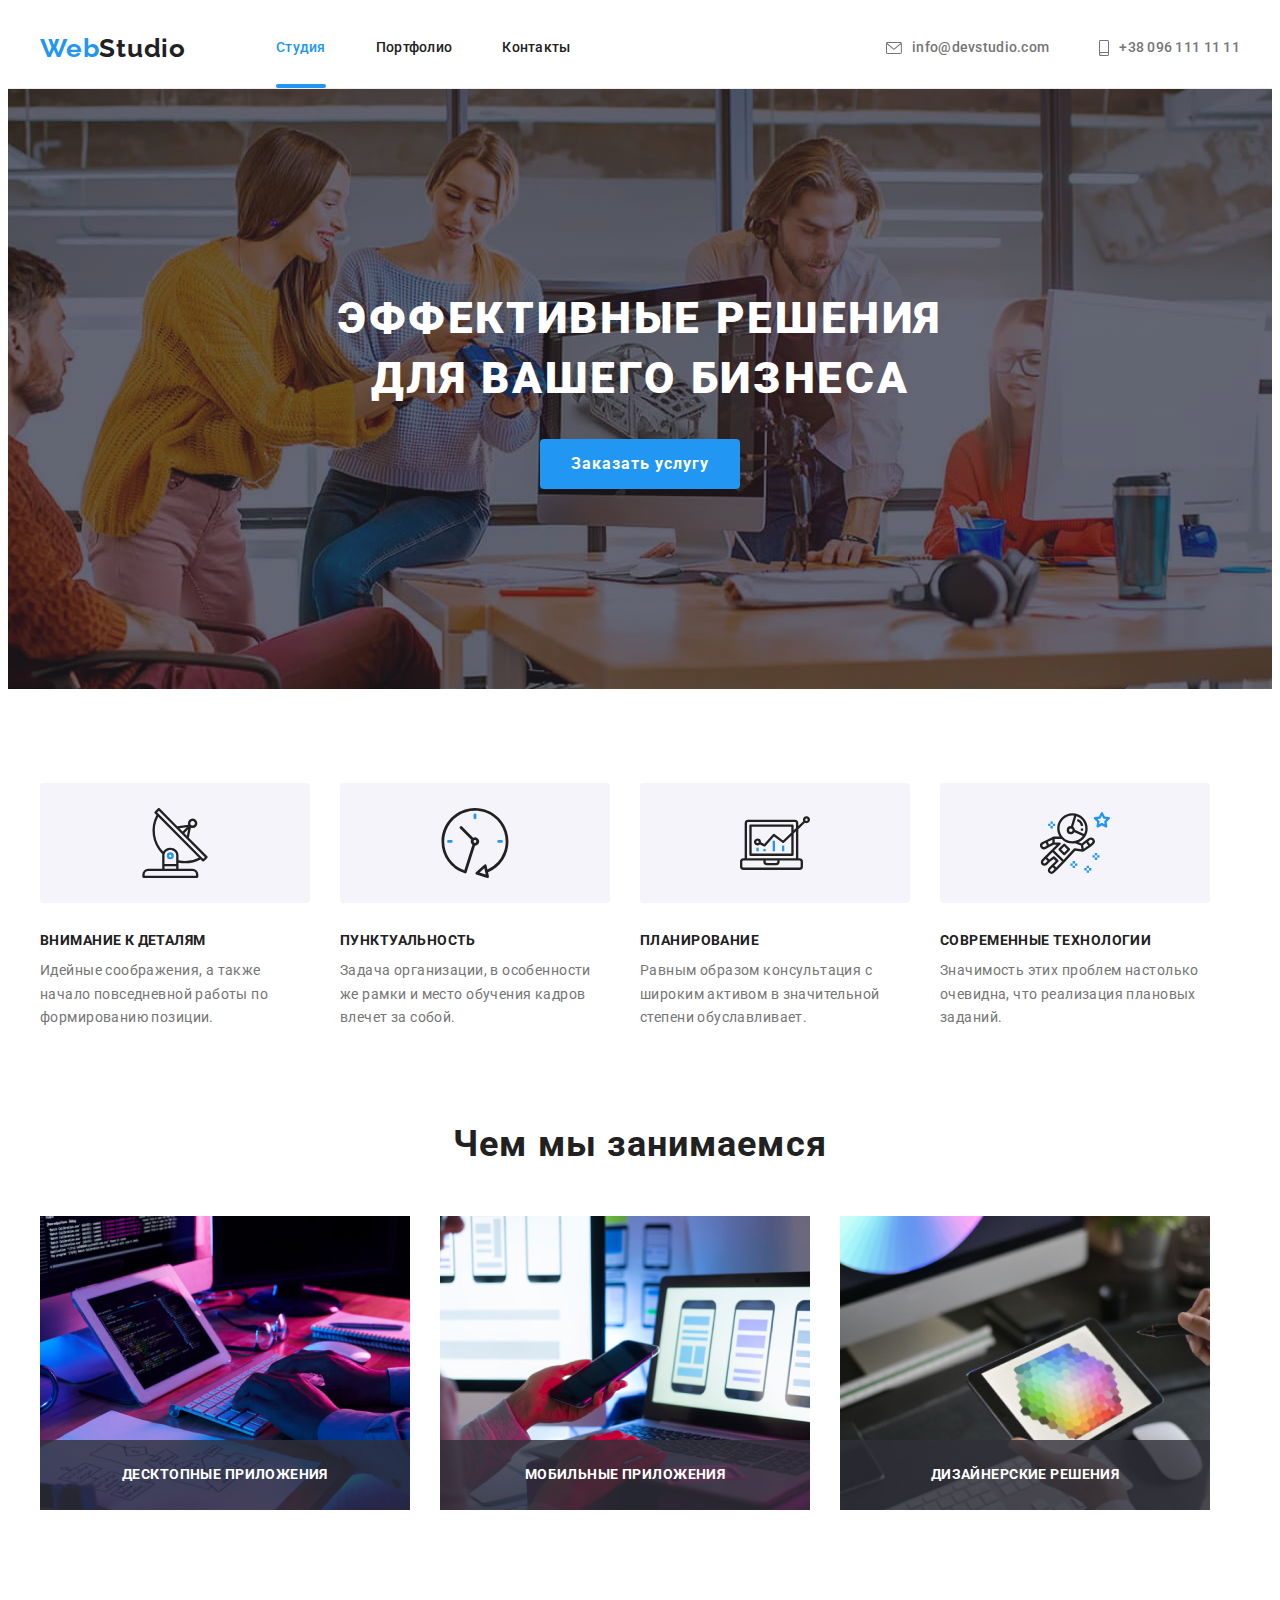
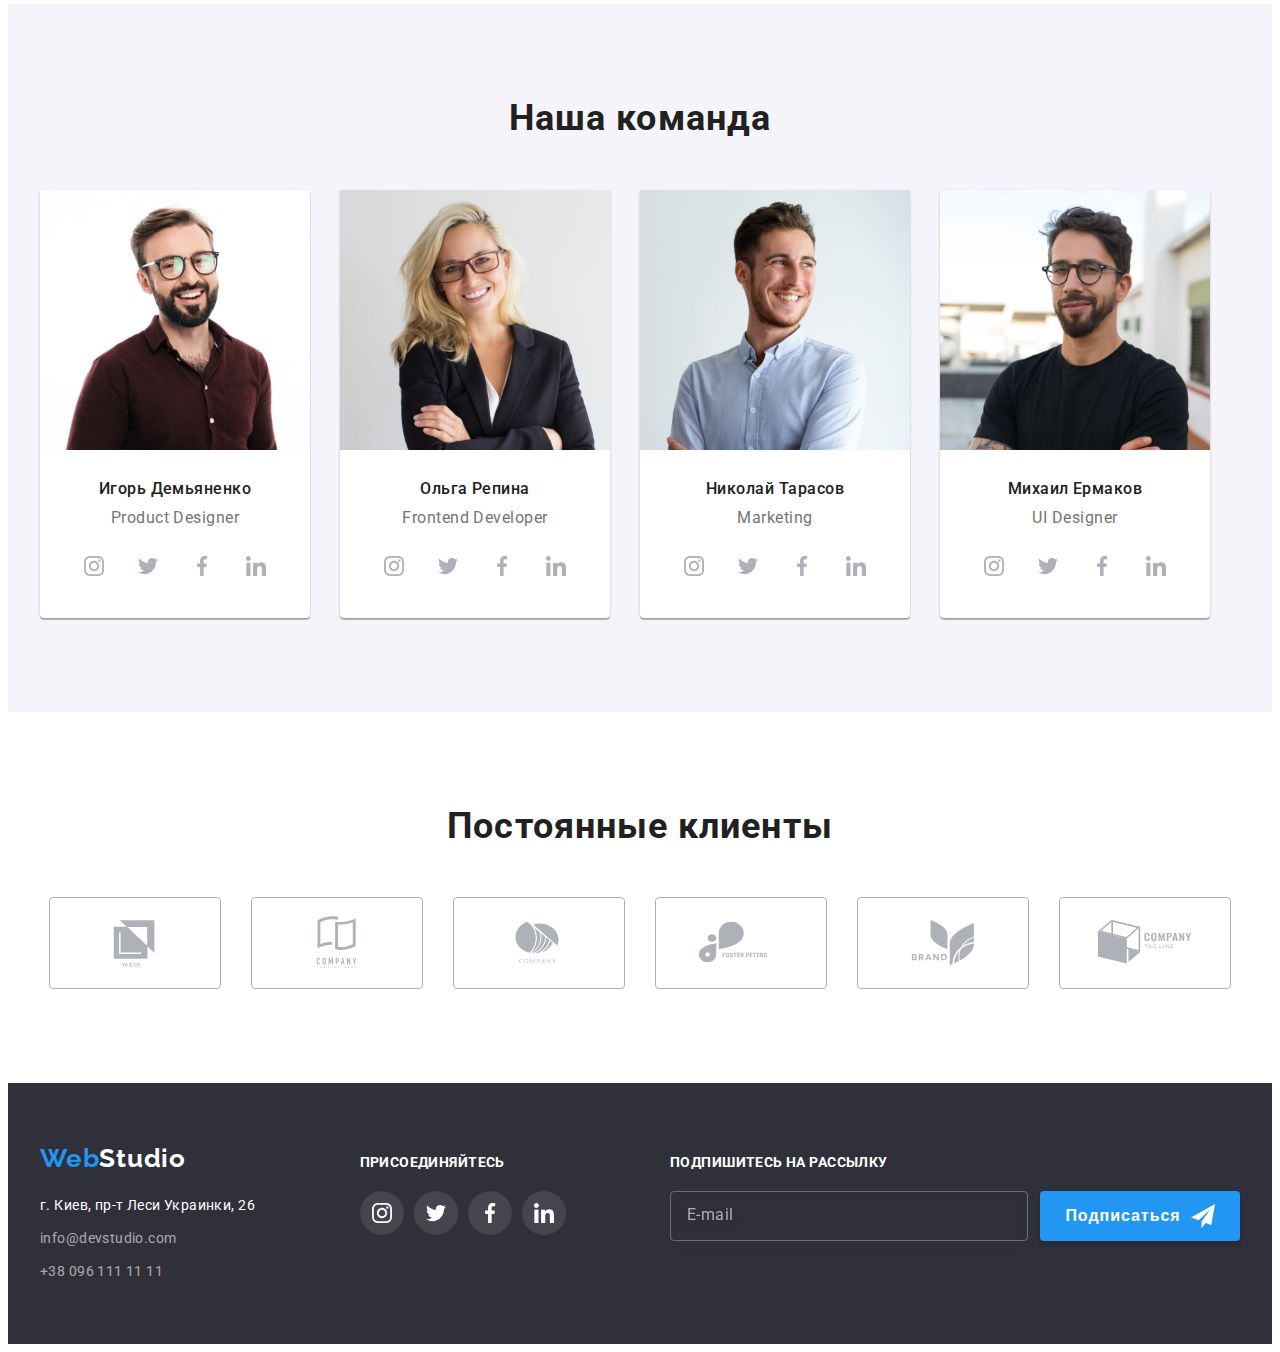
==== commit 57f50c7c: "fgyfh" ====
--- a/index.html
+++ b/index.html
@@ -12,7 +12,6 @@
     <link rel="stylesheet" href="https://cdnjs.cloudflare.com/ajax/libs/modern-normalize/1.1.0/modern-normalize.min.css"
         integrity="sha512-wpPYUAdjBVSE4KJnH1VR1HeZfpl1ub8YT/NKx4PuQ5NmX2tKuGu6U/JRp5y+Y8XG2tV+wKQpNHVUX03MfMFn9Q=="
         crossorigin="anonymous" referrerpolicy="no-referrer" />
-    <!-- <link rel="stylesheet" href="./css/styles.css"> -->
     <link rel="stylesheet" href="./css/main.min.css">
 </head>
 <body>
--- a/css/main.min.css
+++ b/css/main.min.css
@@ -1,2 +1,2 @@
-.header{border-bottom:1px solid #ececec}.header-container{display:flex;align-items:center}.header-title{margin-right:90px;font-family:Raleway;font-weight:700;font-size:26px;line-height:1.19;letter-spacing:0.03em;color:#2196f3}.header-span{font-family:Raleway;font-weight:700;font-size:26px;line-height:1.19;letter-spacing:0.03em;color:var(--header-text-color)}.header-list{display:flex}.header-item:not(:last-child){margin-right:50px}.header-link{display:block;padding:32px 0px;font-weight:500;font-size:14px;line-height:1.14;letter-spacing:0.02em;color:var(--header-text-color);transition:color 250ms cubic-bezier(0.4, 0, 0.2, 1)}.current-studio,.current-portfolio,.current-contact{color:#2196f3;position:relative}.current-studio::after,.current-portfolio::after,.current-contact::after{content:'';width:100%;height:4px;border-radius:4px;position:absolute;background-color:#2196f3;left:0;bottom:0}.header-link:hover,.header-link:focus{color:#2196f3}.header-contacts{display:flex;margin-left:auto}.header-mail{font-weight:500;font-size:14px;line-height:1.14;letter-spacing:0.02em;color:var(--alt-text-color);display:flex;justify-content:center;align-items:center;box-sizing:border-box;transition:color 250ms cubic-bezier(0.4, 0, 0.2, 1)}.header-mail:hover,.header-mail:focus{color:#2196f3}.mail-icon{fill:currentColor;margin-right:10px}.header-tel-list{margin-left:50px}.header-tel{font-weight:500;font-size:14px;line-height:1.14;letter-spacing:0.02em;color:var(--alt-text-color);display:flex;justify-content:center;align-items:center;box-sizing:border-box;transition:color 250ms cubic-bezier(0.4, 0, 0.2, 1)}.header-tel:hover,.header-tel:focus{color:#2196f3}.tel-icon{fill:currentColor;margin-right:10px}
+:root{--header-text-color: #212121;--alt-text-color: #757575;--extra-text-color: #ffffff;--accent-text-color: #2196f3}p,b,h1,h2,h3,h4,h5,h6{margin:0}ul,ol{margin:0;padding:0}button{cursor:pointer}img{display:block}body{font-family:'Roboto', sans-serif;background-color:#ffffff;color:var(--header-text-color)}.list{list-style:none}.link{text-decoration:none}.visually-hidden{position:absolute;white-space:nowrap;width:1px;height:1px;overflow:hidden;border:0;padding:0;clip:rect(0 0 0 0);clip-path:inset(50%);margin:-1px}.container{width:1200px;padding-left:15px;padding-right:15px;margin:0 auto}.hero-button{font-family:inherit;font-weight:700;font-size:16px;line-height:1.87;text-align:center;letter-spacing:0.06em;cursor:pointer;color:#ffffff;background:#2196f3;border-radius:4px;border:none;min-width:200px;min-height:50px;transition:background-color 250ms cubic-bezier(0.4, 0, 0.2, 1)}.hero-button:hover,.hero-button:focus{background-color:#188ce8}.backdrop{position:fixed;top:0;width:100vw;height:100vh;background-color:rgba(0,0,0,0.2);transition:opacity 250ms cubic-bezier(0.4, 0, 0.2, 1),visibility 250ms cubic-bezier(0.4, 0, 0.2, 1)}.backdrop.is-hidden .modal{transform:translate(-50%, -50%) scale(0.5)}.modal{width:528px;min-height:581px;background-color:#ffffff;padding:40px;box-shadow:0px 1px 3px rgba(0,0,0,0.12),0px 1px 1px rgba(0,0,0,0.14),0px 2px 1px rgba(0,0,0,0.2);border-radius:4px;position:absolute;top:50%;left:50%;transform:translate(-50%, -50%) scale(1);transition:transform 250ms cubic-bezier(0.4, 0, 0.2, 1)}.modal-close{width:30px;height:30px;border-radius:50%;border:1px solid rgba(0,0,0,0.1);background-color:transparent;display:flex;align-items:center;justify-content:center;position:absolute;top:8px;right:8px}.modal-close:hover .modal-close-icon,.modal-close:focus .modal-close-icon{fill:#2196f3}.modal-close-icon{transition:fill 250ms cubic-bezier(0.4, 0, 0.2, 1)}.is-hidden{opacity:0;pointer-events:none;visibility:hidden}.modal-title{font-weight:700;font-size:20px;line-height:1.15;text-align:center;letter-spacing:0.03em;color:#212121;margin-bottom:12px}.form-field{margin-bottom:10px}.form-label{font-size:12px;line-height:1.16;letter-spacing:0.01em;color:#757575;display:block;margin-bottom:4px}.form-wrap{position:relative}.form-input{width:100%;height:40px;border:1px solid rgba(33,33,33,0.2);border-radius:4px;padding-left:42px;outline:none;transition:border-color 250ms cubic-bezier(0.4, 0, 0.2, 1)}.form-input:focus{border-color:#2196f3}.form-input:focus+.form-icon{fill:#2196f3}.form-icon{left:15px;top:50%;transform:translateY(-50%);position:absolute;transition:fill 250ms cubic-bezier(0.4, 0, 0.2, 1)}.form-comments-field{margin-bottom:20px}.form-comments{width:100%;height:120px;border:1px solid rgba(33,33,33,0.2);box-sizing:border-box;border-radius:4px;resize:none;padding:12px 16px;outline:none;transition:border-color 250ms cubic-bezier(0.4, 0, 0.2, 1)}.form-comments::placeholder{font-size:12px;line-height:1.16;letter-spacing:0.01em;color:rgba(117,117,117,0.5)}.form-comments:focus{border-color:#2196f3}.form-check-field{margin-bottom:30px}.check-text{font-size:14px;line-height:1.71;letter-spacing:0.03em;color:#757575;display:flex;justify-content:center;align-items:center}.check-text::before{content:'';width:16px;height:15px;border:2px solid #212121;border-radius:2px;margin-right:7px}.policy-check:checked+.check-text::before{border:none;background-image:url(../images/icon-check.svg);background-repeat:no-repeat;background-position:center;background-size:cover}.form-check-link{text-decoration:underline;color:#2196f3;padding-left:4px}.form-button{width:200px;height:50px;font-weight:700;font-size:16px;line-height:1.87;margin:0 auto;display:flex;align-items:center;justify-content:center;letter-spacing:0.06em;color:#ffffff;background:#2196f3;box-shadow:0px 4px 4px rgba(0,0,0,0.15);border-radius:4px;border:none;transition:background-color 250ms cubic-bezier(0.4, 0, 0.2, 1)}.form-button:hover,.form-button:focus{background-color:#188ce8}.header{border-bottom:1px solid #ececec}.header-container{display:flex;align-items:center}.header-title{margin-right:90px;font-family:Raleway;font-weight:700;font-size:26px;line-height:1.19;letter-spacing:0.03em;color:#2196f3}.header-span{font-family:Raleway;font-weight:700;font-size:26px;line-height:1.19;letter-spacing:0.03em;color:var(--header-text-color)}.header-list{display:flex}.header-item:not(:last-child){margin-right:50px}.header-link{display:block;padding:32px 0px;font-weight:500;font-size:14px;line-height:1.14;letter-spacing:0.02em;color:var(--header-text-color);transition:color 250ms cubic-bezier(0.4, 0, 0.2, 1)}.current-studio,.current-portfolio,.current-contact{color:#2196f3;position:relative}.current-studio::after,.current-portfolio::after,.current-contact::after{content:'';width:100%;height:4px;border-radius:4px;position:absolute;background-color:#2196f3;left:0;bottom:0}.header-link:hover,.header-link:focus{color:#2196f3}.header-contacts{display:flex;margin-left:auto}.header-mail{font-weight:500;font-size:14px;line-height:1.14;letter-spacing:0.02em;color:var(--alt-text-color);display:flex;justify-content:center;align-items:center;box-sizing:border-box;transition:color 250ms cubic-bezier(0.4, 0, 0.2, 1)}.header-mail:hover,.header-mail:focus{color:#2196f3}.mail-icon{fill:currentColor;margin-right:10px}.header-tel-list{margin-left:50px}.header-tel{font-weight:500;font-size:14px;line-height:1.14;letter-spacing:0.02em;color:var(--alt-text-color);display:flex;justify-content:center;align-items:center;box-sizing:border-box;transition:color 250ms cubic-bezier(0.4, 0, 0.2, 1)}.header-tel:hover,.header-tel:focus{color:#2196f3}.tel-icon{fill:currentColor;margin-right:10px}.hero{background-image:linear-gradient(rgba(47,48,58,0.4), rgba(47,48,58,0.4)),url(../images/img-team-work.jpg);background-repeat:no-repeat;background-position:center;background-size:1600px;margin:0 auto;padding-top:200px;padding-bottom:200px;text-align:center;background-color:#2f303a}.hero-title{margin-bottom:30px;font-weight:900;font-size:44px;line-height:1.36;text-align:center;letter-spacing:0.06em;text-transform:uppercase;color:var(--extra-text-color)}.goals-section{padding-top:94px;padding-bottom:94px}.goals-list{display:flex}.goals-item:not(:last-child){margin-right:30px}.goals-item::before{display:block;content:'';height:120px;background-size:70px 70px;background-repeat:no-repeat;background-position:center;border-radius:4px;margin-bottom:30px;background-color:#f5f4fa}.icon-antenna::before{background-image:url("../images/antenna.svg")}.icon-clock::before{background-image:url("../images/clock.svg")}.icon-diagram::before{background-image:url("../images/diagram.svg")}.icon-astronaut::before{background-image:url("../images/astronaut.svg")}.goals-heading{margin-bottom:10px;font-size:14px;line-height:1.14;letter-spacing:0.03em;text-transform:uppercase;color:var(--header-text-color)}.goals-text{width:270px;font-size:14px;line-height:1.71;letter-spacing:0.03em;color:var(--alt-text-color)}.activity{padding-top:0;padding-bottom:94px}.activity-title{margin-bottom:50px;font-size:36px;line-height:1.16;text-align:center;letter-spacing:0.03em;color:var(--header-text-color)}.activity-list{display:flex}.activity-item:not(:last-child){margin-right:30px}.activity-block{position:relative}.activity-images-text{font-size:14px;line-height:1.14;letter-spacing:0.03em;text-transform:uppercase;display:flex;justify-content:center;align-items:center;position:absolute;left:0;bottom:0;width:100%;height:70px;color:#ffffff;background:rgba(47,48,58,0.8)}.team{padding-top:94px;padding-bottom:94px;background-color:#f5f4fa}.team-title{margin-bottom:50px;font-size:36px;line-height:1.16;text-align:center;letter-spacing:0.03em;color:var(--header-text-color)}.team-list{display:flex}.team-item{margin-right:30px;background:#ffffff;box-shadow:0px 1px 3px rgba(0,0,0,0.12),0px 1px 1px rgba(0,0,0,0.14),0px 2px 1px rgba(0,0,0,0.2);border-radius:0px 0px 4px 4px}.team-item-content{padding-top:30px;padding-bottom:30px}.team-heading{margin-bottom:10px;font-weight:500;font-size:16px;line-height:1.18;text-align:center;letter-spacing:0.03em;color:var(--header-text-color)}.team-text{margin-bottom:16px;font-size:16px;line-height:1.18;text-align:center;letter-spacing:0.03em;color:var(--alt-text-color)}.team-social-list{display:flex;justify-content:center}.team-social-item+.team-social-item{margin-left:10px}.team-social-link{width:44px;height:44px;display:flex;justify-content:center;align-items:center;border-radius:50%;color:#afb1b8;transition:color 250ms cubic-bezier(0.4, 0, 0.2, 1),background-color 250ms cubic-bezier(0.4, 0, 0.2, 1)}.team-social-link:hover,.team-social-link:focus{background-color:#2196f3;color:#ffffff}.team-social-icon{fill:currentColor}.clients{padding-top:94px;padding-bottom:94px}.clients-title{font-size:36px;line-height:1.16;text-align:center;letter-spacing:0.03em;color:#212121;margin-bottom:50px}.clients-list{display:flex;justify-content:center}.clients-item:not(:last-child){margin-right:30px}.clients-link{width:172px;height:92px;display:flex;justify-content:center;align-items:center;color:#afb1b8;border:1px solid #afb1b8;box-sizing:border-box;border-radius:4px;transition:color 250ms cubic-bezier(0.4, 0, 0.2, 1),border 250ms cubic-bezier(0.4, 0, 0.2, 1)}.clients-link:hover,.clients-link:focus{color:#2196f3;border:1px solid #2196f3}.clients-icon{fill:currentColor}.footer{padding-top:60px;padding-bottom:60px;background:#2f303a}.container-icon{display:flex;justify-content:space-between;align-items:baseline}.footer-title{display:inline-block;margin-bottom:20px;font-family:Raleway;font-weight:700;font-size:26px;line-height:1.19;letter-spacing:0.03em;color:#2196f3}.footer-span{font-family:Raleway;font-weight:700;font-size:26px;line-height:1.19;letter-spacing:0.03em;color:#ffffff}.footer-after-title{font-family:Roboto;font-style:normal;font-weight:700;font-size:14px;line-height:1.14;letter-spacing:0.03em;text-transform:uppercase;color:#ffffff}.footer-item:not(:last-child){margin-bottom:9px}.footer-place{font-style:normal;font-size:14px;line-height:1.71;letter-spacing:0.03em;color:#ffffff}.footer-mail{font-style:normal;font-size:14px;line-height:1.71;letter-spacing:0.03em;color:rgba(255,255,255,0.6);transition:color 250ms cubic-bezier(0.4, 0, 0.2, 1)}.footer-mail:hover,.footer-mail:focus{color:#ffffff}.footer-tel{font-style:normal;font-size:14px;line-height:1.71;letter-spacing:0.03em;color:rgba(255,255,255,0.6);transition:color 250ms cubic-bezier(0.4, 0, 0.2, 1)}.footer-tel:hover,.footer-tel:focus{color:#ffffff}.footer-second-title{display:block;font-size:14px;line-height:1.14;letter-spacing:0.03em;text-transform:uppercase;color:#ffffff;margin-bottom:20px}.footer-social-list{display:flex}.footer-social-item+.footer-social-item{margin-left:10px}.footer-social-link{width:44px;height:44px;display:flex;justify-content:center;align-items:center;border-radius:50%;color:#ffffff;background-color:rgba(255,255,255,0.1);transition:background-color 250ms cubic-bezier(0.4, 0, 0.2, 1)}.footer-social-link:hover,.footer-social-link:focus{background-color:#2196f3}.footer-social-icon{fill:currentColor}.footer-subscribe{display:flex;align-items:end}.footer-subscribe-wrap{margin-right:12px}.footer-subscribe-title{display:block;font-weight:700;font-size:14px;line-height:1.16;letter-spacing:0.03em;text-transform:uppercase;color:#ffffff;margin-bottom:20px}.footer-subscribe-email{width:358px;height:50px;color:#ffffff;border:1px solid rgba(255,255,255,0.3);box-sizing:border-box;filter:drop-shadow(0px 4px 4px rgba(0,0,0,0.15));border-radius:4px;background-color:transparent;padding:15px 16px;outline:none;transition:border-color 250ms cubic-bezier(0.4, 0, 0.2, 1)}.footer-subscribe-email:focus{border-color:#2196f3}.footer-subscribe-email::placeholder{font-family:Roboto;font-style:normal;font-weight:normal;font-size:16px;line-height:1.25;letter-spacing:0.03em;color:rgba(255,255,255,0.6)}.footer-subscribe-btn{display:flex;justify-content:center;align-items:center;width:200px;height:50px;font-weight:700;font-size:16px;line-height:1.87;letter-spacing:0.06em;color:#ffffff;background:#2196f3;box-shadow:0px 4px 4px rgba(0,0,0,0.15);border-radius:4px;transition:background-color 250ms cubic-bezier(0.4, 0, 0.2, 1);border:none}.footer-subscribe-btn:hover,.footer-subscribe-btn:focus{background-color:#188ce8}.footer-subscribe-icon{fill:#ffffff;margin-left:10px}.portfolio{padding-top:94px;padding-bottom:94px}.portfolio-list{display:flex;justify-content:center;margin-bottom:50px}.portfolio-item:not(:last-child){margin-right:8px}.portfolio-button{border:0px;padding:6px 22px;font-family:inherit;font-weight:500;font-size:16px;line-height:1.62;text-align:center;letter-spacing:0.03em;cursor:pointer;color:#212121;background-color:#f5f4fa;border-radius:4px;transition:color 250ms cubic-bezier(0.4, 0, 0.2, 1),background-color 250ms cubic-bezier(0.4, 0, 0.2, 1),box-shadow 250ms cubic-bezier(0.4, 0, 0.2, 1)}.current-all{color:#ffffff;background-color:#2196f3}.portfolio-button:hover,.portfolio-button:focus{color:#ffffff;background-color:#2196f3;box-shadow:0px 3px 1px rgba(0,0,0,0.1),0px 1px 2px rgba(0,0,0,0.08),0px 2px 2px rgba(0,0,0,0.12)}.projects-list{display:flex;flex-wrap:wrap}.projects-item{flex-basis:calc((100% - 60px) / 3);background:#ffffff;transition:box-shadow 250ms cubic-bezier(0.4, 0, 0.2, 1)}.projects-item:not(:nth-child(3n)){margin-right:30px}.projects-item:nth-child(-n+6){margin-bottom:30px}.projects-item:hover,.projects-item:focus{box-shadow:0px 1px 1px rgba(0,0,0,0.12),0px 4px 4px rgba(0,0,0,0.06),1px 4px 6px rgba(0,0,0,0.16)}.projects-item:hover .projects-images-text{transform:translateY(0)}.projects-item-wrap{position:relative;overflow:hidden}.projects-images-text{font-size:18px;line-height:1.5;letter-spacing:0.03em;padding:63px 24px;position:absolute;top:0;left:0;height:100%;transform:translateY(100%);background:rgba(33,150,243,0.9);color:#ffffff;transition:transform 250ms cubic-bezier(0.4, 0, 0.2, 1)}.projects-block{padding:20px 24px;border:1px solid #eeeeee}.projects-title{margin-bottom:4px;font-size:18px;line-height:2;letter-spacing:0.06em;color:var(--header-text-color)}.projects-text{font-size:16px;line-height:1.87;letter-spacing:0.03em;color:var(--alt-text-color)}
 /*# sourceMappingURL=main.min.css.map */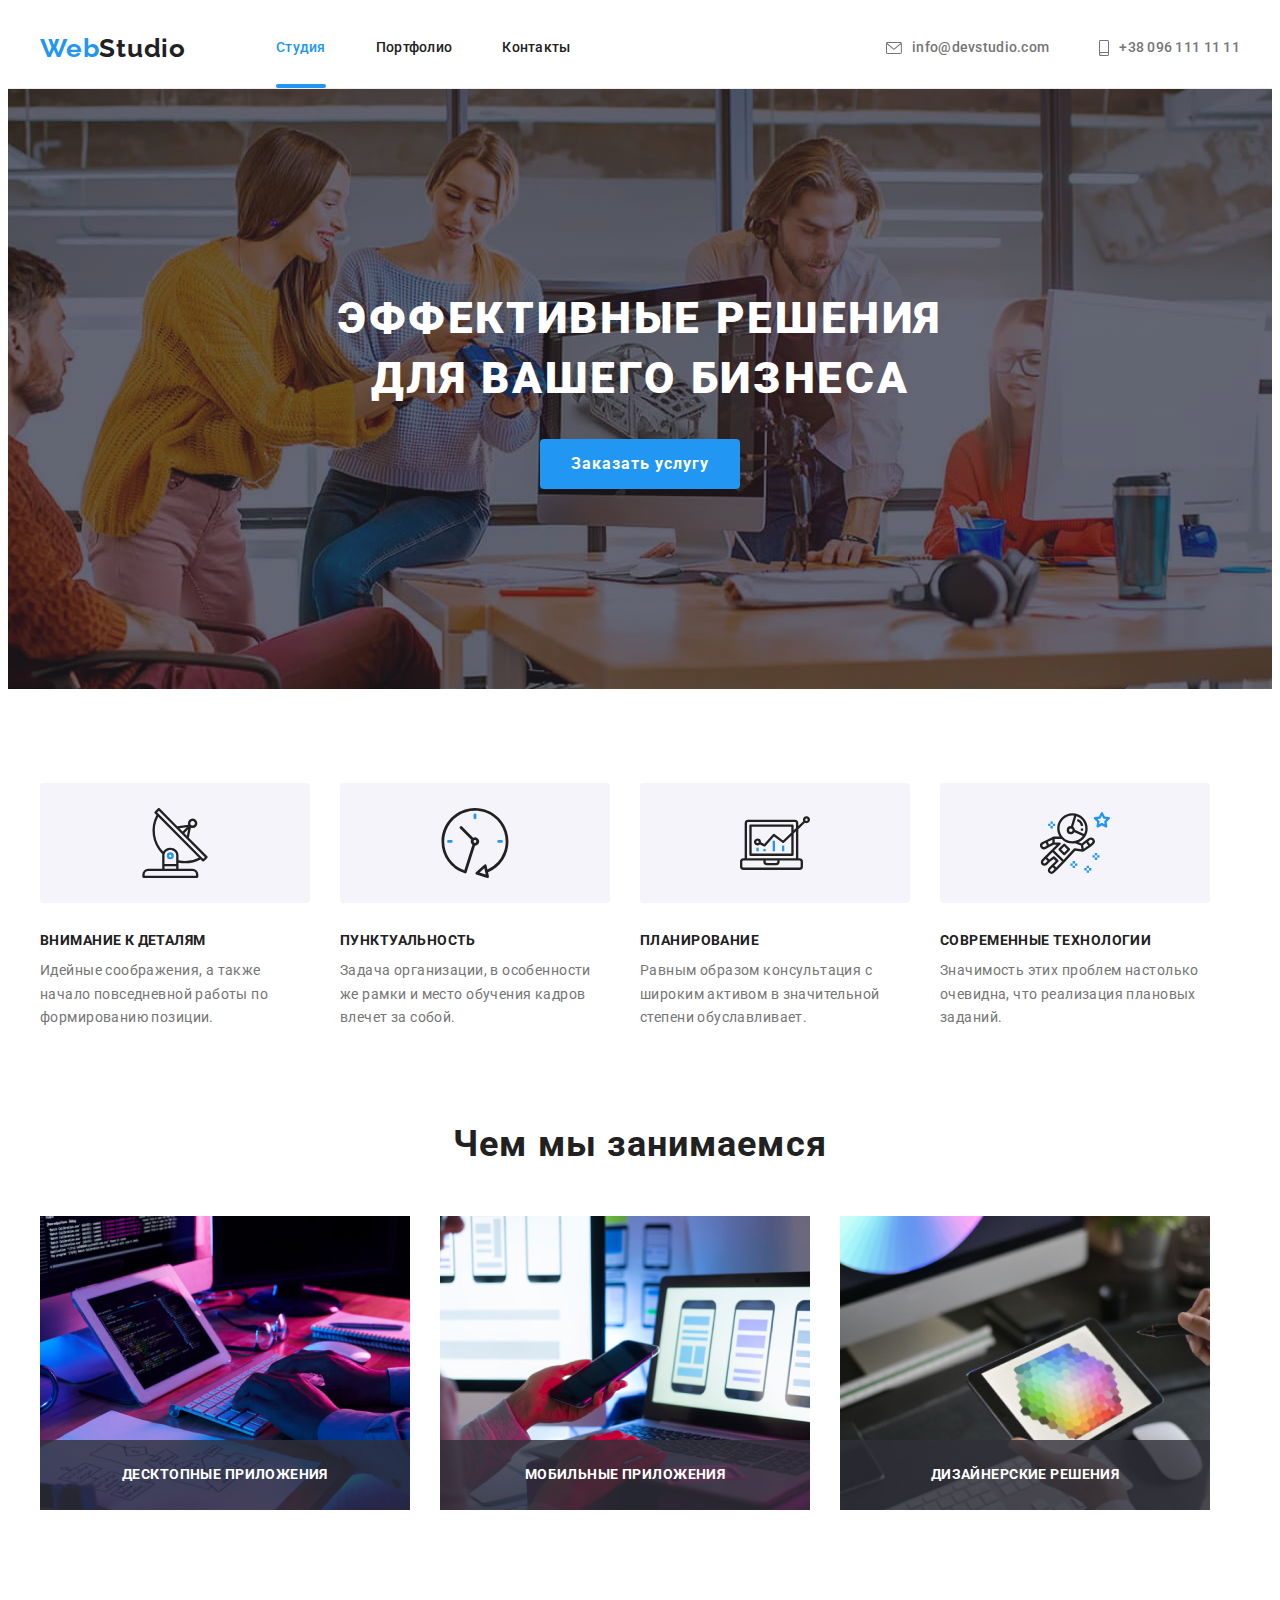
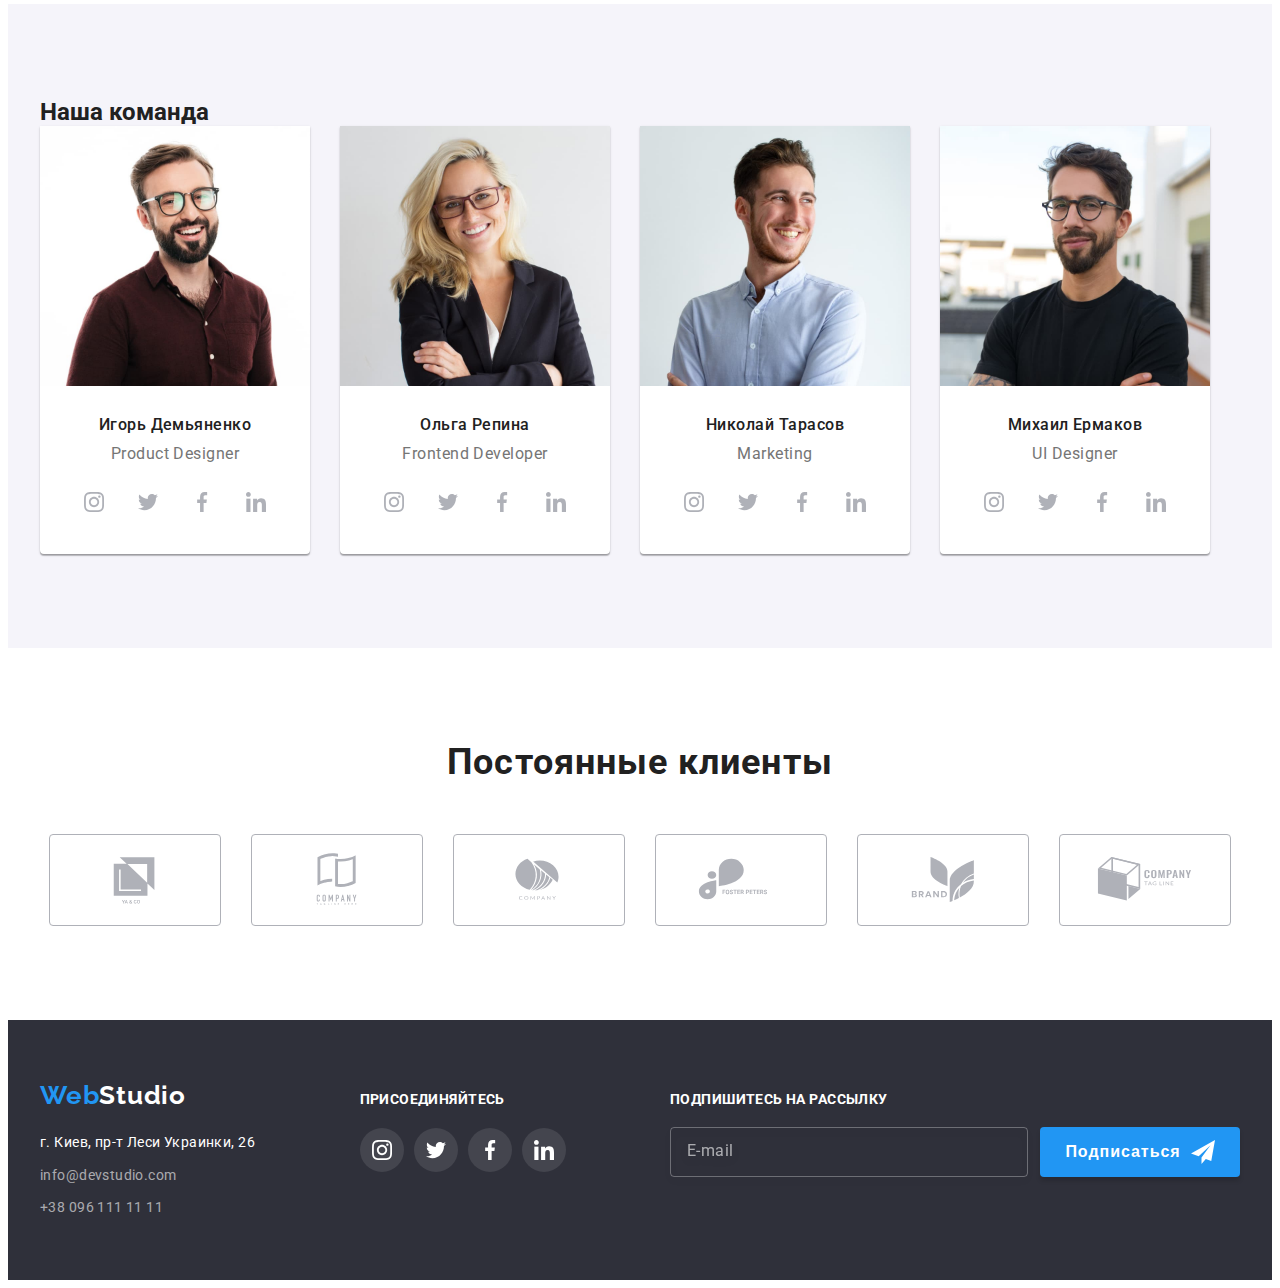
==== commit 3fd93dde: "dvxcv" ====
--- a/index.html
+++ b/index.html
@@ -17,26 +17,26 @@
 <body>
                             <!-- Шапка-навигация -->
     <header class="header">
-        <div class="container header-container">
-            <a href="" lang="en" class="link header-title">Web<span class="header-span">Studio</span></a>
-            <nav class="header-nav">
-                <ul class="list header-list">
-                    <li class="header-item"><a class="link header-link current-studio" href="./index.html">Студия</a></li>
-                    <li class="header-item"><a class="link header-link" href="./portfolio.html">Портфолио</a></li>
-                    <li class="header-item"><a class="link header-link" href="">Контакты</a></li>
+        <div class="container header__container">
+            <a href="" lang="en" class="link header__link">Web<span class="header-span">Studio</span></a>
+            <nav class="site-nav">
+                <ul class="list site-list">
+                    <li class="site-list__item"><a class="link site-list__link--current" href="./index.html">Студия</a></li>
+                    <li class="site-list__item"><a class="link site-list__link" href="./portfolio.html">Портфолио</a></li>
+                    <li class="site-list__item"><a class="link site-list__link" href="">Контакты</a></li>
                 </ul>
             </nav>
-            <ul class="list header-contacts">
-                <li class="header-mail-list">
-                    <a class="link header-mail" href="mailto:info@devstudio.com">
-                        <svg class="mail-icon" width="16" height="12">
+            <ul class="list contacts">
+                <li class="contacts__list">
+                    <a class="link contacts__link" href="mailto:info@devstudio.com">
+                        <svg class="contacts__icon" width="16" height="12">
                             <use href="./images/icons.svg#icon-envelope-1"></use>
                         </svg>info@devstudio.com
                     </a>
                 </li>
-                <li class="header-tel-list">
-                    <a class="link header-tel" href="tel:+380961111111">
-                        <svg class="tel-icon" width="10" height="16">
+                <li class="contacts__list--left">
+                    <a class="link contacts__link" href="tel:+380961111111">
+                        <svg class="contacts__icon" width="10" height="16">
                             <use href="./images/icons.svg#icon-smartphone-1"></use>
                         </svg>+38 096 111 11 11
                     </a>
@@ -46,33 +46,33 @@
     </header>
                             <!-- Главный-контент -->
                                 <!-- Герой -->
-    <main class="main">
+    <main>
         <section class="hero">
-                <div class="container">
-                    <h1 class="hero-title">Эффективные решения <br>для вашего бизнеса</h1>
-                    <button type="button" class="hero-button" data-modal-open>Заказать услугу</button>
+                <div class="container hero__container">
+                    <h1 class="hero__title">Эффективные решения <br>для вашего бизнеса</h1>
+                    <button type="button" class="hero__button" data-modal-open>Заказать услугу</button>
                 </div>
         </section>
                                 <!-- Цели -->
-        <section class="goals-section">
+        <section class="goals">
             <div class="container">
                 <h2 class="visually-hidden">Наши цели</h2>
-                    <ul class="list goals-list">
-                        <li class="goals-item icon-antenna">
-                            <h3 class="goals-heading">Внимание к деталям</h3>
-                            <p class="goals-text">Идейные соображения, а также начало повседневной работы по формированию позиции.</p>
-                        </li>
-                        <li class="goals-item icon-clock">
-                            <h3 class="goals-heading">Пунктуальность</h3>
-                            <p class="goals-text">Задача организации, в особенности же рамки и место обучения кадров влечет за собой.</p>
-                        </li>
-                        <li class="goals-item icon-diagram">
-                            <h3 class="goals-heading">Планирование</h3>
-                            <p class="goals-text">Равным образом консультация с широким активом в значительной степени обуславливает.</p>
-                        </li>
-                        <li class="goals-item icon-astronaut">
-                            <h3 class="goals-heading">Современные технологии</h3>
-                            <p class="goals-text">Значимость этих проблем настолько очевидна, что реализация плановых заданий.</p>
+                    <ul class="list goals__list">
+                        <li class="goals__item icon-antenna">
+                            <h3 class="goals__heading">Внимание к деталям</h3>
+                            <p class="goals__text">Идейные соображения, а также начало повседневной работы по формированию позиции.</p>
+                        </li>
+                        <li class="goals__item icon-clock">
+                            <h3 class="goals__heading">Пунктуальность</h3>
+                            <p class="goals__text">Задача организации, в особенности же рамки и место обучения кадров влечет за собой.</p>
+                        </li>
+                        <li class="goals__item icon-diagram">
+                            <h3 class="goals__heading">Планирование</h3>
+                            <p class="goals__text">Равным образом консультация с широким активом в значительной степени обуславливает.</p>
+                        </li>
+                        <li class="goals__item icon-astronaut">
+                            <h3 class="goals__heading">Современные технологии</h3>
+                            <p class="goals__text">Значимость этих проблем настолько очевидна, что реализация плановых заданий.</p>
                         </li>
                     </ul>
             </div>
@@ -80,24 +80,24 @@
                             <!-- Деятельность -->
         <section class="activity">
             <div class="container">
-                <h2 class="activity-title">Чем мы занимаемся</h2>
-                    <ul class="list activity-list">
-                        <li class="activity-item">
-                            <div class="activity-block">
-                                <img class="activity-images" src="images/img.jpg" alt="рабочее место" width="370">
-                                <b class="activity-images-text">Десктопные приложения</b>
-                            </div>
-                        </li>
-                        <li class="activity-item">
-                            <div class="activity-block">
-                                <img class="activity-images" src="images/img1.jpg" alt="рабочее место" width="370">
-                                <b class="activity-images-text">Мобильные приложения</b>
-                            </div>
-                        </li>
-                        <li class="activity-item">
-                            <div class="activity-block">
-                                <img class="activity-images" src="images/img2.jpg" alt="рабочее место" width="370">
-                                <b class="activity-images-text">Дизайнерские решения</b>
+                <h2 class="activity__title">Чем мы занимаемся</h2>
+                    <ul class="list activity__list">
+                        <li class="activity__item">
+                            <div class="activity__block">
+                                <img class="activity__images" src="images/img.jpg" alt="рабочее место" width="370">
+                                <b class="activity__text">Десктопные приложения</b>
+                            </div>
+                        </li>
+                        <li class="activity__item">
+                            <div class="activity__block">
+                                <img class="activity__images" src="images/img1.jpg" alt="рабочее место" width="370">
+                                <b class="activity__text">Мобильные приложения</b>
+                            </div>
+                        </li>
+                        <li class="activity__item">
+                            <div class="activity__block">
+                                <img class="activity__images" src="images/img2.jpg" alt="рабочее место" width="370">
+                                <b class="activity__text">Дизайнерские решения</b>
                             </div>
                         </li>
                     </ul>
@@ -106,7 +106,7 @@
                                 <!-- Команда -->
         <section class="team">
             <div class="container">
-                <h2 class="team-title">Наша команда</h2>
+                <h2 class="team__title">Наша команда</h2>
                     <ul class="list team-list">
                         <li class="team-item">
                             <img src="images/img3.jpg" class="team-images" alt="работник студии" width="270">
--- a/css/main.min.css
+++ b/css/main.min.css
@@ -1,2 +1,2 @@
-:root{--header-text-color: #212121;--alt-text-color: #757575;--extra-text-color: #ffffff;--accent-text-color: #2196f3}p,b,h1,h2,h3,h4,h5,h6{margin:0}ul,ol{margin:0;padding:0}button{cursor:pointer}img{display:block}body{font-family:'Roboto', sans-serif;background-color:#ffffff;color:var(--header-text-color)}.list{list-style:none}.link{text-decoration:none}.visually-hidden{position:absolute;white-space:nowrap;width:1px;height:1px;overflow:hidden;border:0;padding:0;clip:rect(0 0 0 0);clip-path:inset(50%);margin:-1px}.container{width:1200px;padding-left:15px;padding-right:15px;margin:0 auto}.hero-button{font-family:inherit;font-weight:700;font-size:16px;line-height:1.87;text-align:center;letter-spacing:0.06em;cursor:pointer;color:#ffffff;background:#2196f3;border-radius:4px;border:none;min-width:200px;min-height:50px;transition:background-color 250ms cubic-bezier(0.4, 0, 0.2, 1)}.hero-button:hover,.hero-button:focus{background-color:#188ce8}.backdrop{position:fixed;top:0;width:100vw;height:100vh;background-color:rgba(0,0,0,0.2);transition:opacity 250ms cubic-bezier(0.4, 0, 0.2, 1),visibility 250ms cubic-bezier(0.4, 0, 0.2, 1)}.backdrop.is-hidden .modal{transform:translate(-50%, -50%) scale(0.5)}.modal{width:528px;min-height:581px;background-color:#ffffff;padding:40px;box-shadow:0px 1px 3px rgba(0,0,0,0.12),0px 1px 1px rgba(0,0,0,0.14),0px 2px 1px rgba(0,0,0,0.2);border-radius:4px;position:absolute;top:50%;left:50%;transform:translate(-50%, -50%) scale(1);transition:transform 250ms cubic-bezier(0.4, 0, 0.2, 1)}.modal-close{width:30px;height:30px;border-radius:50%;border:1px solid rgba(0,0,0,0.1);background-color:transparent;display:flex;align-items:center;justify-content:center;position:absolute;top:8px;right:8px}.modal-close:hover .modal-close-icon,.modal-close:focus .modal-close-icon{fill:#2196f3}.modal-close-icon{transition:fill 250ms cubic-bezier(0.4, 0, 0.2, 1)}.is-hidden{opacity:0;pointer-events:none;visibility:hidden}.modal-title{font-weight:700;font-size:20px;line-height:1.15;text-align:center;letter-spacing:0.03em;color:#212121;margin-bottom:12px}.form-field{margin-bottom:10px}.form-label{font-size:12px;line-height:1.16;letter-spacing:0.01em;color:#757575;display:block;margin-bottom:4px}.form-wrap{position:relative}.form-input{width:100%;height:40px;border:1px solid rgba(33,33,33,0.2);border-radius:4px;padding-left:42px;outline:none;transition:border-color 250ms cubic-bezier(0.4, 0, 0.2, 1)}.form-input:focus{border-color:#2196f3}.form-input:focus+.form-icon{fill:#2196f3}.form-icon{left:15px;top:50%;transform:translateY(-50%);position:absolute;transition:fill 250ms cubic-bezier(0.4, 0, 0.2, 1)}.form-comments-field{margin-bottom:20px}.form-comments{width:100%;height:120px;border:1px solid rgba(33,33,33,0.2);box-sizing:border-box;border-radius:4px;resize:none;padding:12px 16px;outline:none;transition:border-color 250ms cubic-bezier(0.4, 0, 0.2, 1)}.form-comments::placeholder{font-size:12px;line-height:1.16;letter-spacing:0.01em;color:rgba(117,117,117,0.5)}.form-comments:focus{border-color:#2196f3}.form-check-field{margin-bottom:30px}.check-text{font-size:14px;line-height:1.71;letter-spacing:0.03em;color:#757575;display:flex;justify-content:center;align-items:center}.check-text::before{content:'';width:16px;height:15px;border:2px solid #212121;border-radius:2px;margin-right:7px}.policy-check:checked+.check-text::before{border:none;background-image:url(../images/icon-check.svg);background-repeat:no-repeat;background-position:center;background-size:cover}.form-check-link{text-decoration:underline;color:#2196f3;padding-left:4px}.form-button{width:200px;height:50px;font-weight:700;font-size:16px;line-height:1.87;margin:0 auto;display:flex;align-items:center;justify-content:center;letter-spacing:0.06em;color:#ffffff;background:#2196f3;box-shadow:0px 4px 4px rgba(0,0,0,0.15);border-radius:4px;border:none;transition:background-color 250ms cubic-bezier(0.4, 0, 0.2, 1)}.form-button:hover,.form-button:focus{background-color:#188ce8}.header{border-bottom:1px solid #ececec}.header-container{display:flex;align-items:center}.header-title{margin-right:90px;font-family:Raleway;font-weight:700;font-size:26px;line-height:1.19;letter-spacing:0.03em;color:#2196f3}.header-span{font-family:Raleway;font-weight:700;font-size:26px;line-height:1.19;letter-spacing:0.03em;color:var(--header-text-color)}.header-list{display:flex}.header-item:not(:last-child){margin-right:50px}.header-link{display:block;padding:32px 0px;font-weight:500;font-size:14px;line-height:1.14;letter-spacing:0.02em;color:var(--header-text-color);transition:color 250ms cubic-bezier(0.4, 0, 0.2, 1)}.current-studio,.current-portfolio,.current-contact{color:#2196f3;position:relative}.current-studio::after,.current-portfolio::after,.current-contact::after{content:'';width:100%;height:4px;border-radius:4px;position:absolute;background-color:#2196f3;left:0;bottom:0}.header-link:hover,.header-link:focus{color:#2196f3}.header-contacts{display:flex;margin-left:auto}.header-mail{font-weight:500;font-size:14px;line-height:1.14;letter-spacing:0.02em;color:var(--alt-text-color);display:flex;justify-content:center;align-items:center;box-sizing:border-box;transition:color 250ms cubic-bezier(0.4, 0, 0.2, 1)}.header-mail:hover,.header-mail:focus{color:#2196f3}.mail-icon{fill:currentColor;margin-right:10px}.header-tel-list{margin-left:50px}.header-tel{font-weight:500;font-size:14px;line-height:1.14;letter-spacing:0.02em;color:var(--alt-text-color);display:flex;justify-content:center;align-items:center;box-sizing:border-box;transition:color 250ms cubic-bezier(0.4, 0, 0.2, 1)}.header-tel:hover,.header-tel:focus{color:#2196f3}.tel-icon{fill:currentColor;margin-right:10px}.hero{background-image:linear-gradient(rgba(47,48,58,0.4), rgba(47,48,58,0.4)),url(../images/img-team-work.jpg);background-repeat:no-repeat;background-position:center;background-size:1600px;margin:0 auto;padding-top:200px;padding-bottom:200px;text-align:center;background-color:#2f303a}.hero-title{margin-bottom:30px;font-weight:900;font-size:44px;line-height:1.36;text-align:center;letter-spacing:0.06em;text-transform:uppercase;color:var(--extra-text-color)}.goals-section{padding-top:94px;padding-bottom:94px}.goals-list{display:flex}.goals-item:not(:last-child){margin-right:30px}.goals-item::before{display:block;content:'';height:120px;background-size:70px 70px;background-repeat:no-repeat;background-position:center;border-radius:4px;margin-bottom:30px;background-color:#f5f4fa}.icon-antenna::before{background-image:url("../images/antenna.svg")}.icon-clock::before{background-image:url("../images/clock.svg")}.icon-diagram::before{background-image:url("../images/diagram.svg")}.icon-astronaut::before{background-image:url("../images/astronaut.svg")}.goals-heading{margin-bottom:10px;font-size:14px;line-height:1.14;letter-spacing:0.03em;text-transform:uppercase;color:var(--header-text-color)}.goals-text{width:270px;font-size:14px;line-height:1.71;letter-spacing:0.03em;color:var(--alt-text-color)}.activity{padding-top:0;padding-bottom:94px}.activity-title{margin-bottom:50px;font-size:36px;line-height:1.16;text-align:center;letter-spacing:0.03em;color:var(--header-text-color)}.activity-list{display:flex}.activity-item:not(:last-child){margin-right:30px}.activity-block{position:relative}.activity-images-text{font-size:14px;line-height:1.14;letter-spacing:0.03em;text-transform:uppercase;display:flex;justify-content:center;align-items:center;position:absolute;left:0;bottom:0;width:100%;height:70px;color:#ffffff;background:rgba(47,48,58,0.8)}.team{padding-top:94px;padding-bottom:94px;background-color:#f5f4fa}.team-title{margin-bottom:50px;font-size:36px;line-height:1.16;text-align:center;letter-spacing:0.03em;color:var(--header-text-color)}.team-list{display:flex}.team-item{margin-right:30px;background:#ffffff;box-shadow:0px 1px 3px rgba(0,0,0,0.12),0px 1px 1px rgba(0,0,0,0.14),0px 2px 1px rgba(0,0,0,0.2);border-radius:0px 0px 4px 4px}.team-item-content{padding-top:30px;padding-bottom:30px}.team-heading{margin-bottom:10px;font-weight:500;font-size:16px;line-height:1.18;text-align:center;letter-spacing:0.03em;color:var(--header-text-color)}.team-text{margin-bottom:16px;font-size:16px;line-height:1.18;text-align:center;letter-spacing:0.03em;color:var(--alt-text-color)}.team-social-list{display:flex;justify-content:center}.team-social-item+.team-social-item{margin-left:10px}.team-social-link{width:44px;height:44px;display:flex;justify-content:center;align-items:center;border-radius:50%;color:#afb1b8;transition:color 250ms cubic-bezier(0.4, 0, 0.2, 1),background-color 250ms cubic-bezier(0.4, 0, 0.2, 1)}.team-social-link:hover,.team-social-link:focus{background-color:#2196f3;color:#ffffff}.team-social-icon{fill:currentColor}.clients{padding-top:94px;padding-bottom:94px}.clients-title{font-size:36px;line-height:1.16;text-align:center;letter-spacing:0.03em;color:#212121;margin-bottom:50px}.clients-list{display:flex;justify-content:center}.clients-item:not(:last-child){margin-right:30px}.clients-link{width:172px;height:92px;display:flex;justify-content:center;align-items:center;color:#afb1b8;border:1px solid #afb1b8;box-sizing:border-box;border-radius:4px;transition:color 250ms cubic-bezier(0.4, 0, 0.2, 1),border 250ms cubic-bezier(0.4, 0, 0.2, 1)}.clients-link:hover,.clients-link:focus{color:#2196f3;border:1px solid #2196f3}.clients-icon{fill:currentColor}.footer{padding-top:60px;padding-bottom:60px;background:#2f303a}.container-icon{display:flex;justify-content:space-between;align-items:baseline}.footer-title{display:inline-block;margin-bottom:20px;font-family:Raleway;font-weight:700;font-size:26px;line-height:1.19;letter-spacing:0.03em;color:#2196f3}.footer-span{font-family:Raleway;font-weight:700;font-size:26px;line-height:1.19;letter-spacing:0.03em;color:#ffffff}.footer-after-title{font-family:Roboto;font-style:normal;font-weight:700;font-size:14px;line-height:1.14;letter-spacing:0.03em;text-transform:uppercase;color:#ffffff}.footer-item:not(:last-child){margin-bottom:9px}.footer-place{font-style:normal;font-size:14px;line-height:1.71;letter-spacing:0.03em;color:#ffffff}.footer-mail{font-style:normal;font-size:14px;line-height:1.71;letter-spacing:0.03em;color:rgba(255,255,255,0.6);transition:color 250ms cubic-bezier(0.4, 0, 0.2, 1)}.footer-mail:hover,.footer-mail:focus{color:#ffffff}.footer-tel{font-style:normal;font-size:14px;line-height:1.71;letter-spacing:0.03em;color:rgba(255,255,255,0.6);transition:color 250ms cubic-bezier(0.4, 0, 0.2, 1)}.footer-tel:hover,.footer-tel:focus{color:#ffffff}.footer-second-title{display:block;font-size:14px;line-height:1.14;letter-spacing:0.03em;text-transform:uppercase;color:#ffffff;margin-bottom:20px}.footer-social-list{display:flex}.footer-social-item+.footer-social-item{margin-left:10px}.footer-social-link{width:44px;height:44px;display:flex;justify-content:center;align-items:center;border-radius:50%;color:#ffffff;background-color:rgba(255,255,255,0.1);transition:background-color 250ms cubic-bezier(0.4, 0, 0.2, 1)}.footer-social-link:hover,.footer-social-link:focus{background-color:#2196f3}.footer-social-icon{fill:currentColor}.footer-subscribe{display:flex;align-items:end}.footer-subscribe-wrap{margin-right:12px}.footer-subscribe-title{display:block;font-weight:700;font-size:14px;line-height:1.16;letter-spacing:0.03em;text-transform:uppercase;color:#ffffff;margin-bottom:20px}.footer-subscribe-email{width:358px;height:50px;color:#ffffff;border:1px solid rgba(255,255,255,0.3);box-sizing:border-box;filter:drop-shadow(0px 4px 4px rgba(0,0,0,0.15));border-radius:4px;background-color:transparent;padding:15px 16px;outline:none;transition:border-color 250ms cubic-bezier(0.4, 0, 0.2, 1)}.footer-subscribe-email:focus{border-color:#2196f3}.footer-subscribe-email::placeholder{font-family:Roboto;font-style:normal;font-weight:normal;font-size:16px;line-height:1.25;letter-spacing:0.03em;color:rgba(255,255,255,0.6)}.footer-subscribe-btn{display:flex;justify-content:center;align-items:center;width:200px;height:50px;font-weight:700;font-size:16px;line-height:1.87;letter-spacing:0.06em;color:#ffffff;background:#2196f3;box-shadow:0px 4px 4px rgba(0,0,0,0.15);border-radius:4px;transition:background-color 250ms cubic-bezier(0.4, 0, 0.2, 1);border:none}.footer-subscribe-btn:hover,.footer-subscribe-btn:focus{background-color:#188ce8}.footer-subscribe-icon{fill:#ffffff;margin-left:10px}.portfolio{padding-top:94px;padding-bottom:94px}.portfolio-list{display:flex;justify-content:center;margin-bottom:50px}.portfolio-item:not(:last-child){margin-right:8px}.portfolio-button{border:0px;padding:6px 22px;font-family:inherit;font-weight:500;font-size:16px;line-height:1.62;text-align:center;letter-spacing:0.03em;cursor:pointer;color:#212121;background-color:#f5f4fa;border-radius:4px;transition:color 250ms cubic-bezier(0.4, 0, 0.2, 1),background-color 250ms cubic-bezier(0.4, 0, 0.2, 1),box-shadow 250ms cubic-bezier(0.4, 0, 0.2, 1)}.current-all{color:#ffffff;background-color:#2196f3}.portfolio-button:hover,.portfolio-button:focus{color:#ffffff;background-color:#2196f3;box-shadow:0px 3px 1px rgba(0,0,0,0.1),0px 1px 2px rgba(0,0,0,0.08),0px 2px 2px rgba(0,0,0,0.12)}.projects-list{display:flex;flex-wrap:wrap}.projects-item{flex-basis:calc((100% - 60px) / 3);background:#ffffff;transition:box-shadow 250ms cubic-bezier(0.4, 0, 0.2, 1)}.projects-item:not(:nth-child(3n)){margin-right:30px}.projects-item:nth-child(-n+6){margin-bottom:30px}.projects-item:hover,.projects-item:focus{box-shadow:0px 1px 1px rgba(0,0,0,0.12),0px 4px 4px rgba(0,0,0,0.06),1px 4px 6px rgba(0,0,0,0.16)}.projects-item:hover .projects-images-text{transform:translateY(0)}.projects-item-wrap{position:relative;overflow:hidden}.projects-images-text{font-size:18px;line-height:1.5;letter-spacing:0.03em;padding:63px 24px;position:absolute;top:0;left:0;height:100%;transform:translateY(100%);background:rgba(33,150,243,0.9);color:#ffffff;transition:transform 250ms cubic-bezier(0.4, 0, 0.2, 1)}.projects-block{padding:20px 24px;border:1px solid #eeeeee}.projects-title{margin-bottom:4px;font-size:18px;line-height:2;letter-spacing:0.06em;color:var(--header-text-color)}.projects-text{font-size:16px;line-height:1.87;letter-spacing:0.03em;color:var(--alt-text-color)}
+:root{--header-text-color: #212121;--alt-text-color: #757575;--extra-text-color: #ffffff;--accent-text-color: #2196f3}p,b,h1,h2,h3,h4,h5,h6{margin:0}ul,ol{margin:0;padding:0}button{cursor:pointer}img{display:block}body{font-family:'Roboto', sans-serif;background-color:#ffffff;color:var(--header-text-color)}.list{list-style:none}.link{text-decoration:none}.visually-hidden{position:absolute;white-space:nowrap;width:1px;height:1px;overflow:hidden;border:0;padding:0;clip:rect(0 0 0 0);clip-path:inset(50%);margin:-1px}.container{width:1200px;padding-left:15px;padding-right:15px;margin:0 auto}.hero__button{font-family:inherit;font-weight:700;font-size:16px;line-height:1.87;text-align:center;letter-spacing:0.06em;cursor:pointer;color:#ffffff;background:#2196f3;border-radius:4px;border:none;min-width:200px;min-height:50px;transition:background-color 250ms cubic-bezier(0.4, 0, 0.2, 1)}.hero__button:hover,.hero__button:focus{background-color:#188ce8}.backdrop{position:fixed;top:0;width:100vw;height:100vh;background-color:rgba(0,0,0,0.2);transition:opacity 250ms cubic-bezier(0.4, 0, 0.2, 1),visibility 250ms cubic-bezier(0.4, 0, 0.2, 1)}.backdrop.is-hidden .modal{transform:translate(-50%, -50%) scale(0.5)}.modal{width:528px;min-height:581px;background-color:#ffffff;padding:40px;box-shadow:0px 1px 3px rgba(0,0,0,0.12),0px 1px 1px rgba(0,0,0,0.14),0px 2px 1px rgba(0,0,0,0.2);border-radius:4px;position:absolute;top:50%;left:50%;transform:translate(-50%, -50%) scale(1);transition:transform 250ms cubic-bezier(0.4, 0, 0.2, 1)}.modal-close{width:30px;height:30px;border-radius:50%;border:1px solid rgba(0,0,0,0.1);background-color:transparent;display:flex;align-items:center;justify-content:center;position:absolute;top:8px;right:8px}.modal-close:hover .modal-close-icon,.modal-close:focus .modal-close-icon{fill:#2196f3}.modal-close-icon{transition:fill 250ms cubic-bezier(0.4, 0, 0.2, 1)}.is-hidden{opacity:0;pointer-events:none;visibility:hidden}.modal-title{font-weight:700;font-size:20px;line-height:1.15;text-align:center;letter-spacing:0.03em;color:#212121;margin-bottom:12px}.form-field{margin-bottom:10px}.form-label{font-size:12px;line-height:1.16;letter-spacing:0.01em;color:#757575;display:block;margin-bottom:4px}.form-wrap{position:relative}.form-input{width:100%;height:40px;border:1px solid rgba(33,33,33,0.2);border-radius:4px;padding-left:42px;outline:none;transition:border-color 250ms cubic-bezier(0.4, 0, 0.2, 1)}.form-input:focus{border-color:#2196f3}.form-input:focus+.form-icon{fill:#2196f3}.form-icon{left:15px;top:50%;transform:translateY(-50%);position:absolute;transition:fill 250ms cubic-bezier(0.4, 0, 0.2, 1)}.form-comments-field{margin-bottom:20px}.form-comments{width:100%;height:120px;border:1px solid rgba(33,33,33,0.2);box-sizing:border-box;border-radius:4px;resize:none;padding:12px 16px;outline:none;transition:border-color 250ms cubic-bezier(0.4, 0, 0.2, 1)}.form-comments::placeholder{font-size:12px;line-height:1.16;letter-spacing:0.01em;color:rgba(117,117,117,0.5)}.form-comments:focus{border-color:#2196f3}.form-check-field{margin-bottom:30px}.check-text{font-size:14px;line-height:1.71;letter-spacing:0.03em;color:#757575;display:flex;justify-content:center;align-items:center}.check-text::before{content:'';width:16px;height:15px;border:2px solid #212121;border-radius:2px;margin-right:7px}.policy-check:checked+.check-text::before{border:none;background-image:url(../images/icon-check.svg);background-repeat:no-repeat;background-position:center;background-size:cover}.form-check-link{text-decoration:underline;color:#2196f3;padding-left:4px}.form-button{width:200px;height:50px;font-weight:700;font-size:16px;line-height:1.87;margin:0 auto;display:flex;align-items:center;justify-content:center;letter-spacing:0.06em;color:#ffffff;background:#2196f3;box-shadow:0px 4px 4px rgba(0,0,0,0.15);border-radius:4px;border:none;transition:background-color 250ms cubic-bezier(0.4, 0, 0.2, 1)}.form-button:hover,.form-button:focus{background-color:#188ce8}.header{border-bottom:1px solid #ececec}.header__container{display:flex;align-items:center}.header__link{margin-right:90px;font-family:Raleway;font-weight:700;font-size:26px;line-height:1.19;letter-spacing:0.03em;color:#2196f3}.header-span{font-family:Raleway;font-weight:700;font-size:26px;line-height:1.19;letter-spacing:0.03em;color:var(--header-text-color)}.site-list{display:flex}.site-list__item:not(:last-child){margin-right:50px}.site-list__link{display:block;padding:32px 0px;font-weight:500;font-size:14px;line-height:1.14;letter-spacing:0.02em;color:var(--header-text-color);transition:color 250ms cubic-bezier(0.4, 0, 0.2, 1)}.site-list__link:hover,.site-list__link:focus{color:#2196f3}.site-list__link--current{display:block;padding:32px 0px;font-weight:500;font-size:14px;line-height:1.14;letter-spacing:0.02em;color:var(--header-text-color);transition:color 250ms cubic-bezier(0.4, 0, 0.2, 1);color:#2196f3;position:relative}.site-list__link--current::after{content:'';width:100%;height:4px;border-radius:4px;position:absolute;background-color:#2196f3;left:0;bottom:0}.contacts{display:flex;margin-left:auto}.contacts__link{font-weight:500;font-size:14px;line-height:1.14;letter-spacing:0.02em;color:var(--alt-text-color);display:flex;justify-content:center;align-items:center;box-sizing:border-box;transition:color 250ms cubic-bezier(0.4, 0, 0.2, 1)}.contacts__link:hover,.contacts__link:focus{color:#2196f3}.contacts__icon{fill:currentColor;margin-right:10px}.contacts__list--left{margin-left:50px}.hero{background-image:linear-gradient(rgba(47,48,58,0.4), rgba(47,48,58,0.4)),url(../images/img-team-work.jpg);background-repeat:no-repeat;background-position:center;background-size:1600px;margin:0 auto;padding-top:200px;padding-bottom:200px;text-align:center;background-color:#2f303a}.hero__title{margin-bottom:30px;font-weight:900;font-size:44px;line-height:1.36;text-align:center;letter-spacing:0.06em;text-transform:uppercase;color:var(--extra-text-color)}.goals{padding-top:94px;padding-bottom:94px}.goals__list{display:flex}.goals__item:not(:last-child){margin-right:30px}.goals__item::before{display:block;content:'';height:120px;background-size:70px 70px;background-repeat:no-repeat;background-position:center;border-radius:4px;margin-bottom:30px;background-color:#f5f4fa}.icon-antenna::before{background-image:url("../images/antenna.svg")}.icon-clock::before{background-image:url("../images/clock.svg")}.icon-diagram::before{background-image:url("../images/diagram.svg")}.icon-astronaut::before{background-image:url("../images/astronaut.svg")}.goals__heading{margin-bottom:10px;font-size:14px;line-height:1.14;letter-spacing:0.03em;text-transform:uppercase;color:var(--header-text-color)}.goals__text{width:270px;font-size:14px;line-height:1.71;letter-spacing:0.03em;color:var(--alt-text-color)}.activity{padding-top:0;padding-bottom:94px}.activity__title{margin-bottom:50px;font-size:36px;line-height:1.16;text-align:center;letter-spacing:0.03em;color:var(--header-text-color)}.activity__list{display:flex}.activity__item:not(:last-child){margin-right:30px}.activity__block{position:relative}.activity__text{font-size:14px;line-height:1.14;letter-spacing:0.03em;text-transform:uppercase;display:flex;justify-content:center;align-items:center;position:absolute;left:0;bottom:0;width:100%;height:70px;color:#ffffff;background:rgba(47,48,58,0.8)}.team{padding-top:94px;padding-bottom:94px;background-color:#f5f4fa}.team-title{margin-bottom:50px;font-size:36px;line-height:1.16;text-align:center;letter-spacing:0.03em;color:var(--header-text-color)}.team-list{display:flex}.team-item{margin-right:30px;background:#ffffff;box-shadow:0px 1px 3px rgba(0,0,0,0.12),0px 1px 1px rgba(0,0,0,0.14),0px 2px 1px rgba(0,0,0,0.2);border-radius:0px 0px 4px 4px}.team-item-content{padding-top:30px;padding-bottom:30px}.team-heading{margin-bottom:10px;font-weight:500;font-size:16px;line-height:1.18;text-align:center;letter-spacing:0.03em;color:var(--header-text-color)}.team-text{margin-bottom:16px;font-size:16px;line-height:1.18;text-align:center;letter-spacing:0.03em;color:var(--alt-text-color)}.team-social-list{display:flex;justify-content:center}.team-social-item+.team-social-item{margin-left:10px}.team-social-link{width:44px;height:44px;display:flex;justify-content:center;align-items:center;border-radius:50%;color:#afb1b8;transition:color 250ms cubic-bezier(0.4, 0, 0.2, 1),background-color 250ms cubic-bezier(0.4, 0, 0.2, 1)}.team-social-link:hover,.team-social-link:focus{background-color:#2196f3;color:#ffffff}.team-social-icon{fill:currentColor}.clients{padding-top:94px;padding-bottom:94px}.clients-title{font-size:36px;line-height:1.16;text-align:center;letter-spacing:0.03em;color:#212121;margin-bottom:50px}.clients-list{display:flex;justify-content:center}.clients-item:not(:last-child){margin-right:30px}.clients-link{width:172px;height:92px;display:flex;justify-content:center;align-items:center;color:#afb1b8;border:1px solid #afb1b8;box-sizing:border-box;border-radius:4px;transition:color 250ms cubic-bezier(0.4, 0, 0.2, 1),border 250ms cubic-bezier(0.4, 0, 0.2, 1)}.clients-link:hover,.clients-link:focus{color:#2196f3;border:1px solid #2196f3}.clients-icon{fill:currentColor}.footer{padding-top:60px;padding-bottom:60px;background:#2f303a}.container-icon{display:flex;justify-content:space-between;align-items:baseline}.footer-title{display:inline-block;margin-bottom:20px;font-family:Raleway;font-weight:700;font-size:26px;line-height:1.19;letter-spacing:0.03em;color:#2196f3}.footer-span{font-family:Raleway;font-weight:700;font-size:26px;line-height:1.19;letter-spacing:0.03em;color:#ffffff}.footer-after-title{font-family:Roboto;font-style:normal;font-weight:700;font-size:14px;line-height:1.14;letter-spacing:0.03em;text-transform:uppercase;color:#ffffff}.footer-item:not(:last-child){margin-bottom:9px}.footer-place{font-style:normal;font-size:14px;line-height:1.71;letter-spacing:0.03em;color:#ffffff}.footer-mail{font-style:normal;font-size:14px;line-height:1.71;letter-spacing:0.03em;color:rgba(255,255,255,0.6);transition:color 250ms cubic-bezier(0.4, 0, 0.2, 1)}.footer-mail:hover,.footer-mail:focus{color:#ffffff}.footer-tel{font-style:normal;font-size:14px;line-height:1.71;letter-spacing:0.03em;color:rgba(255,255,255,0.6);transition:color 250ms cubic-bezier(0.4, 0, 0.2, 1)}.footer-tel:hover,.footer-tel:focus{color:#ffffff}.footer-second-title{display:block;font-size:14px;line-height:1.14;letter-spacing:0.03em;text-transform:uppercase;color:#ffffff;margin-bottom:20px}.footer-social-list{display:flex}.footer-social-item+.footer-social-item{margin-left:10px}.footer-social-link{width:44px;height:44px;display:flex;justify-content:center;align-items:center;border-radius:50%;color:#ffffff;background-color:rgba(255,255,255,0.1);transition:background-color 250ms cubic-bezier(0.4, 0, 0.2, 1)}.footer-social-link:hover,.footer-social-link:focus{background-color:#2196f3}.footer-social-icon{fill:currentColor}.footer-subscribe{display:flex;align-items:end}.footer-subscribe-wrap{margin-right:12px}.footer-subscribe-title{display:block;font-weight:700;font-size:14px;line-height:1.16;letter-spacing:0.03em;text-transform:uppercase;color:#ffffff;margin-bottom:20px}.footer-subscribe-email{width:358px;height:50px;color:#ffffff;border:1px solid rgba(255,255,255,0.3);box-sizing:border-box;filter:drop-shadow(0px 4px 4px rgba(0,0,0,0.15));border-radius:4px;background-color:transparent;padding:15px 16px;outline:none;transition:border-color 250ms cubic-bezier(0.4, 0, 0.2, 1)}.footer-subscribe-email:focus{border-color:#2196f3}.footer-subscribe-email::placeholder{font-family:Roboto;font-style:normal;font-weight:normal;font-size:16px;line-height:1.25;letter-spacing:0.03em;color:rgba(255,255,255,0.6)}.footer-subscribe-btn{display:flex;justify-content:center;align-items:center;width:200px;height:50px;font-weight:700;font-size:16px;line-height:1.87;letter-spacing:0.06em;color:#ffffff;background:#2196f3;box-shadow:0px 4px 4px rgba(0,0,0,0.15);border-radius:4px;transition:background-color 250ms cubic-bezier(0.4, 0, 0.2, 1);border:none}.footer-subscribe-btn:hover,.footer-subscribe-btn:focus{background-color:#188ce8}.footer-subscribe-icon{fill:#ffffff;margin-left:10px}.portfolio{padding-top:94px;padding-bottom:94px}.portfolio-list{display:flex;justify-content:center;margin-bottom:50px}.portfolio-item:not(:last-child){margin-right:8px}.portfolio-button{border:0px;padding:6px 22px;font-family:inherit;font-weight:500;font-size:16px;line-height:1.62;text-align:center;letter-spacing:0.03em;cursor:pointer;color:#212121;background-color:#f5f4fa;border-radius:4px;transition:color 250ms cubic-bezier(0.4, 0, 0.2, 1),background-color 250ms cubic-bezier(0.4, 0, 0.2, 1),box-shadow 250ms cubic-bezier(0.4, 0, 0.2, 1)}.portfolio-button:hover,.portfolio-button:focus{color:#ffffff;background-color:#2196f3;box-shadow:0px 3px 1px rgba(0,0,0,0.1),0px 1px 2px rgba(0,0,0,0.08),0px 2px 2px rgba(0,0,0,0.12)}.current-all{color:#ffffff;background-color:#2196f3}.projects-list{display:flex;flex-wrap:wrap}.projects-item{flex-basis:calc((100% - 60px) / 3);background:#ffffff;transition:box-shadow 250ms cubic-bezier(0.4, 0, 0.2, 1)}.projects-item:not(:nth-child(3n)){margin-right:30px}.projects-item:nth-child(-n+6){margin-bottom:30px}.projects-item:hover,.projects-item:focus{box-shadow:0px 1px 1px rgba(0,0,0,0.12),0px 4px 4px rgba(0,0,0,0.06),1px 4px 6px rgba(0,0,0,0.16)}.projects-item-wrap{position:relative;overflow:hidden}.projects-images-text{font-size:18px;line-height:1.5;letter-spacing:0.03em;padding:63px 24px;position:absolute;top:0;left:0;height:100%;transform:translateY(100%);background:rgba(33,150,243,0.9);color:#ffffff;transition:transform 250ms cubic-bezier(0.4, 0, 0.2, 1)}.projects-item:hover .projects-images-text{transform:translateY(0)}.projects-block{padding:20px 24px;border:1px solid #eeeeee}.projects-title{margin-bottom:4px;font-size:18px;line-height:2;letter-spacing:0.06em;color:var(--header-text-color)}.projects-text{font-size:16px;line-height:1.87;letter-spacing:0.03em;color:var(--alt-text-color)}
 /*# sourceMappingURL=main.min.css.map */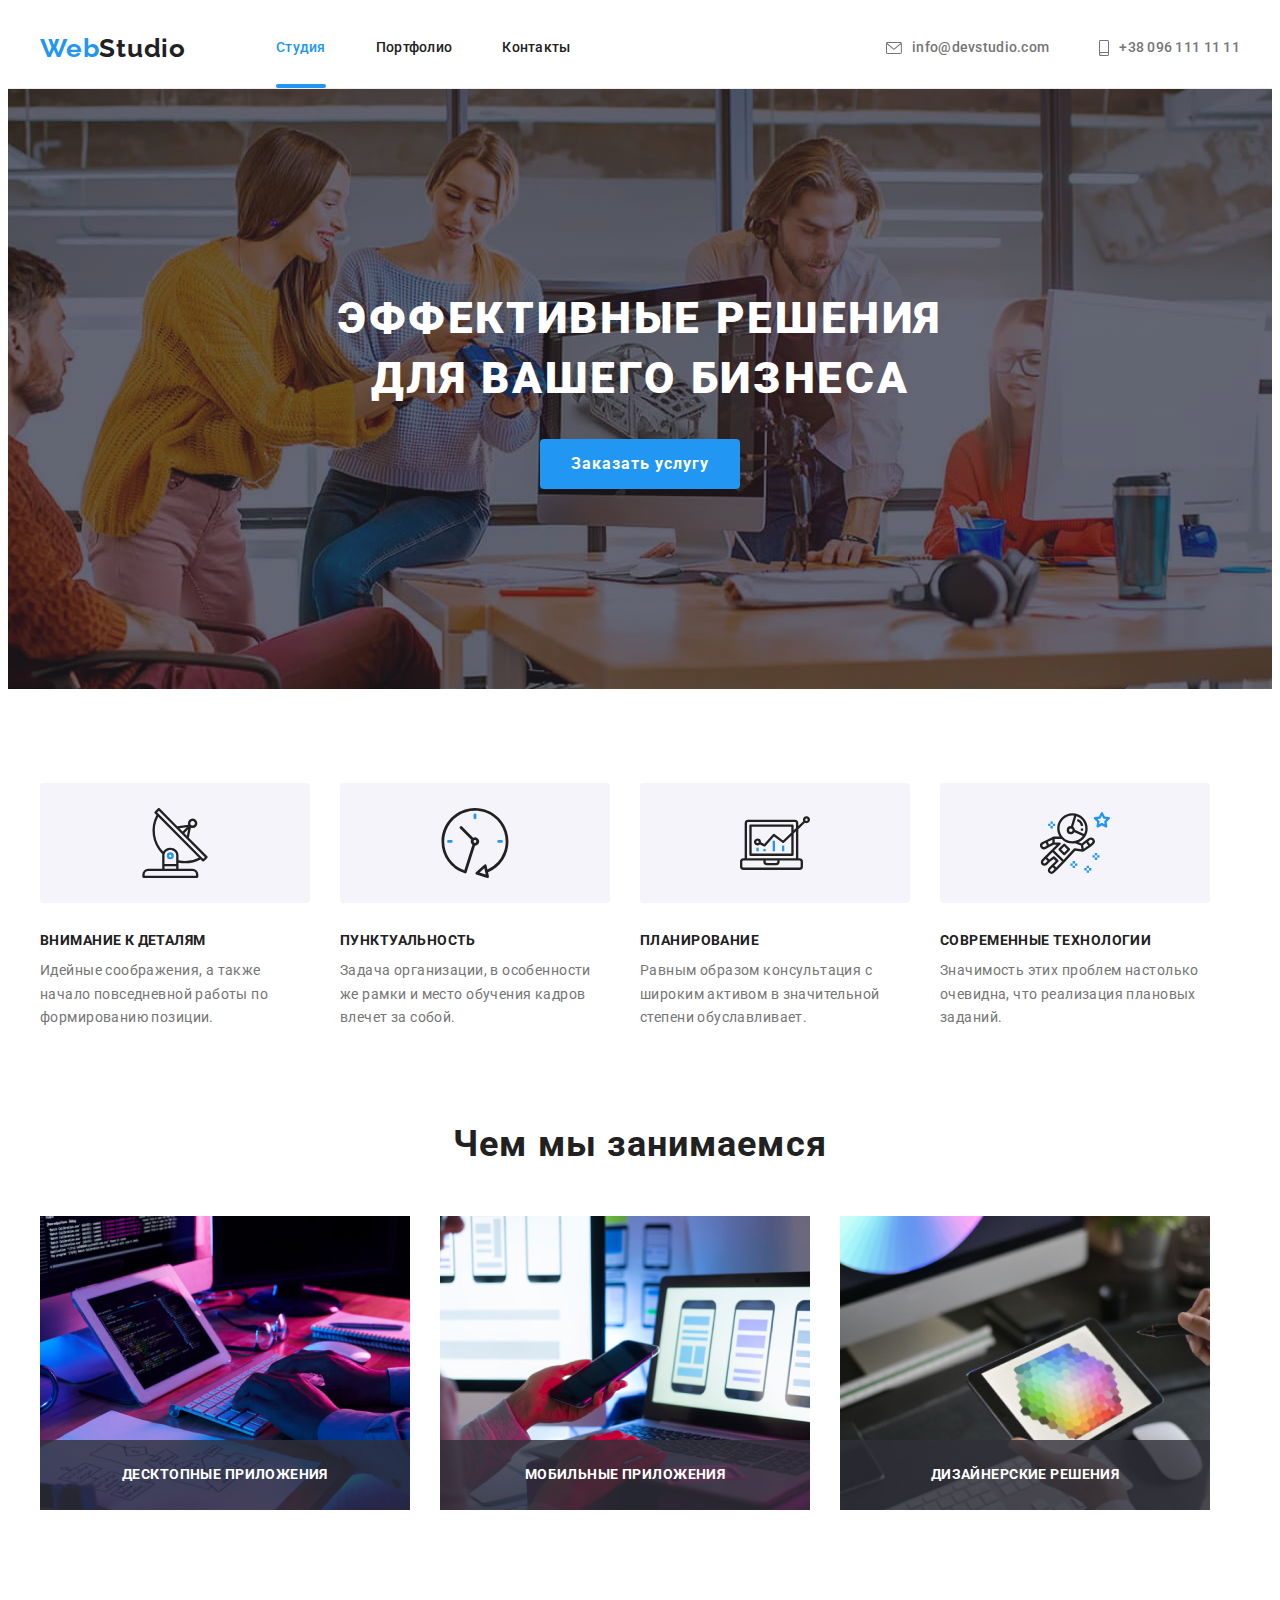
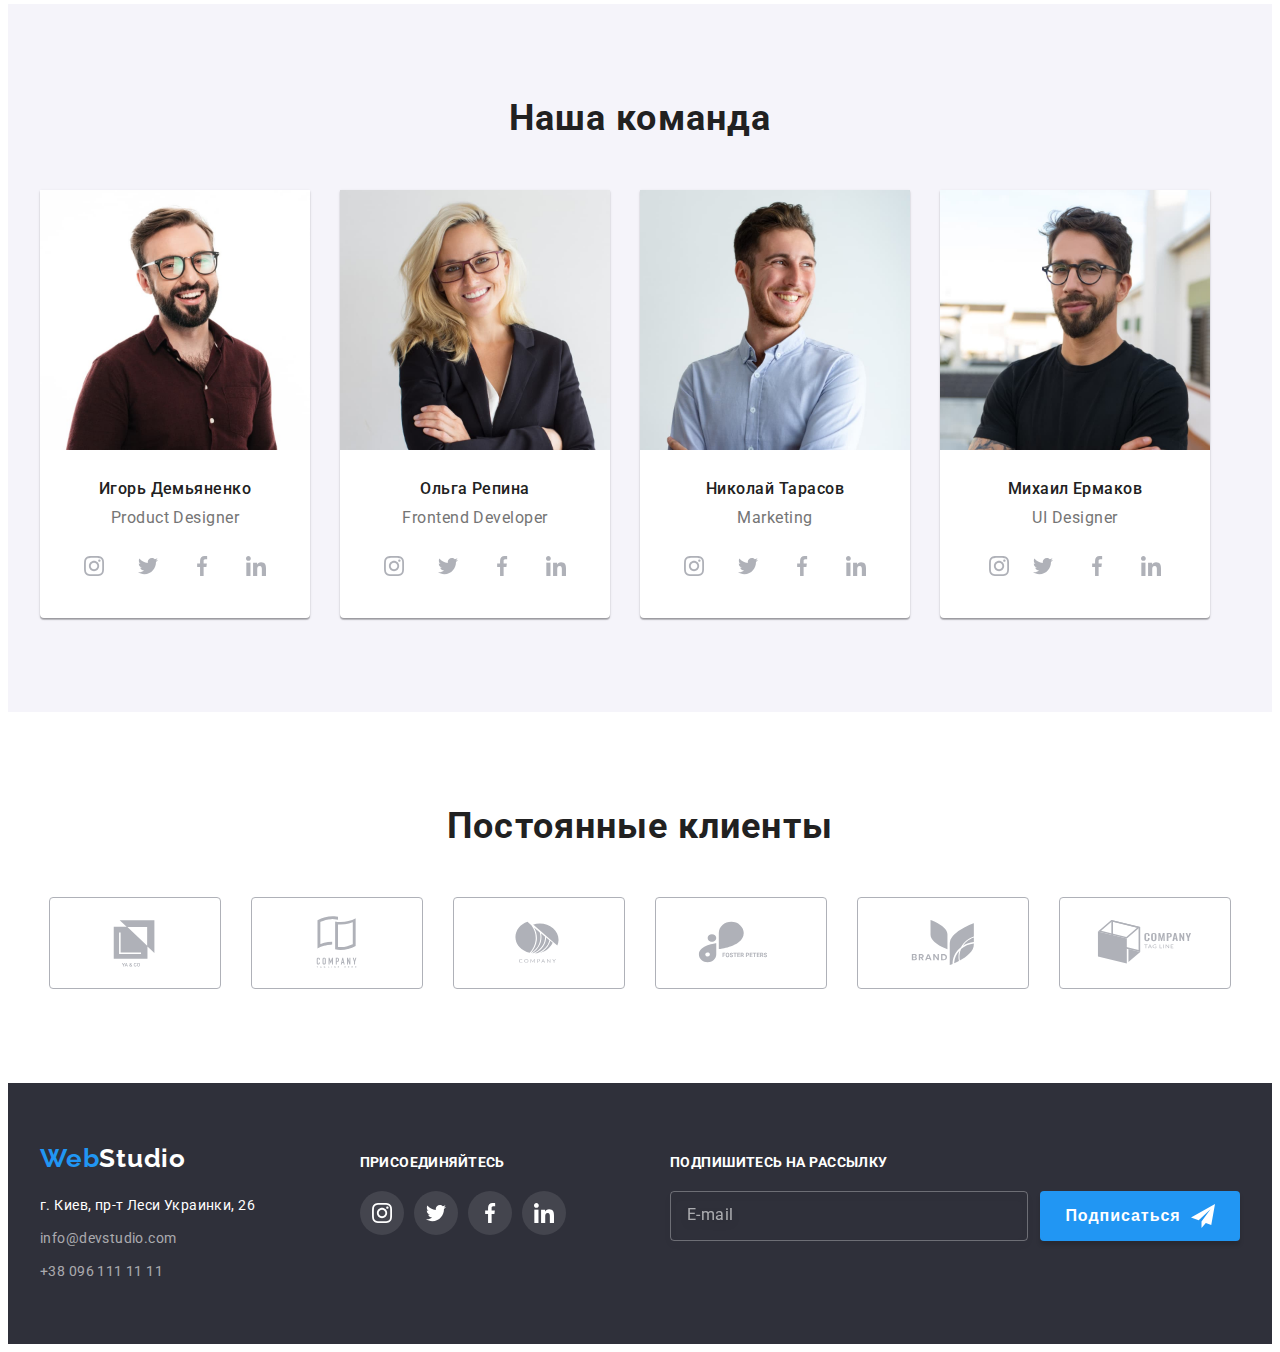
==== commit 04f8cc98: "sdd" ====
--- a/index.html
+++ b/index.html
@@ -107,37 +107,37 @@
         <section class="team">
             <div class="container">
                 <h2 class="team__title">Наша команда</h2>
-                    <ul class="list team-list">
-                        <li class="team-item">
-                            <img src="images/img3.jpg" class="team-images" alt="работник студии" width="270">
-                                <div class="team-item-content">
-                                    <h3 class="team-heading">Игорь Демьяненко</h3>
-                                    <p lang="en" class="team-text">Product Designer</p>
-                                    <ul class="list team-social-list">
-                                        <li class="team-social-item">
-                                            <a href="" class="link team-social-link">
-                                                <svg class="team-social-icon" width="20" height="20">
+                    <ul class="list team__list">
+                        <li class="team__item">
+                            <img src="images/img3.jpg" class="team__images" alt="работник студии" width="270">
+                                <div class="team__box">
+                                    <h3 class="team__heading">Игорь Демьяненко</h3>
+                                    <p lang="en" class="team__text">Product Designer</p>
+                                    <ul class="list team-social__list">
+                                        <li class="team-social__item">
+                                            <a href="" class="link team-social__link">
+                                                <svg class="team-social__icon" width="20" height="20">
                                                     <use href="./images/icons.svg#icon-instagram"></use>
                                                 </svg>
                                             </a>
                                         </li>
-                                        <li class="team-social-item">
-                                            <a href="" class="link team-social-link">
-                                                <svg class="team-social-icon" width="20" height="20">
+                                        <li class="team-social__item">
+                                            <a href="" class="link team-social__link">
+                                                <svg class="team-social__icon" width="20" height="20">
                                                     <use href="./images/icons.svg#icon-twitter"></use>
                                                 </svg>
                                             </a>
                                         </li>
-                                        <li class="team-social-item">
-                                            <a href="" class="link team-social-link">
-                                                <svg class="team-social-icon" width="20" height="20">
+                                        <li class="team-social__item">
+                                            <a href="" class="link team-social__link">
+                                                <svg class="team-social__icon" width="20" height="20">
                                                     <use href="./images/icons.svg#icon-facebook"></use>
                                                 </svg>
                                             </a>
                                         </li>
-                                        <li class="team-social-item">
-                                            <a href="" class="link team-social-link">
-                                                <svg class="team-social-icon" width="20" height="20">
+                                        <li class="team-social__item">
+                                            <a href="" class="link team-social__link">
+                                                <svg class="team-social__icon" width="20" height="20">
                                                     <use href="./images/icons.svg#icon-linkedin"></use>
                                                 </svg>
                                             </a>
@@ -145,36 +145,36 @@
                                     </ul>
                                 </div>
                         </li>
-                        <li class="team-item">
+                        <li class="team__item">
                             <img src="images/img4.jpg" class="team-images" alt="работник студии" width="270">
-                                <div class="team-item-content">
-                                    <h3 class="team-heading">Ольга Репина</h3>
-                                    <p lang="en" class="team-text">Frontend Developer</p>
-                                    <ul class="list team-social-list">
-                                        <li class="team-social-item">
-                                            <a href="" class="link team-social-link">
-                                                <svg class="team-social-icon" width="20" height="20">
+                                <div class="team__box">
+                                    <h3 class="team__heading">Ольга Репина</h3>
+                                    <p lang="en" class="team__text">Frontend Developer</p>
+                                    <ul class="list team-social__list">
+                                        <li class="team-social__item">
+                                            <a href="" class="link team-social__link">
+                                                <svg class="team-social__icon" width="20" height="20">
                                                     <use href="./images/icons.svg#icon-instagram"></use>
                                                 </svg>
                                             </a>
                                         </li>
-                                        <li class="team-social-item">
-                                            <a href="" class="link team-social-link">
-                                                <svg class="team-social-icon" width="20" height="20">
+                                        <li class="team-social__item">
+                                            <a href="" class="link team-social__link">
+                                                <svg class="team-social__icon" width="20" height="20">
                                                     <use href="./images/icons.svg#icon-twitter"></use>
                                                 </svg>
                                             </a>
                                         </li>
-                                        <li class="team-social-item">
-                                            <a href="" class="link team-social-link">
-                                                <svg class="team-social-icon" width="20" height="20">
+                                        <li class="team-social__item">
+                                            <a href="" class="link team-social__link">
+                                                <svg class="team-social__icon" width="20" height="20">
                                                     <use href="./images/icons.svg#icon-facebook"></use>
                                                 </svg>
                                             </a>
                                         </li>
-                                        <li class="team-social-item">
-                                            <a href="" class="link team-social-link">
-                                                <svg class="team-social-icon" width="20" height="20">
+                                        <li class="team-social__item">
+                                            <a href="" class="link team-social__link">
+                                                <svg class="team-social__icon" width="20" height="20">
                                                     <use href="./images/icons.svg#icon-linkedin"></use>
                                                 </svg>
                                             </a>
@@ -182,73 +182,73 @@
                                     </ul>
                                 </div>
                         </li>
-                        <li class="team-item">
+                        <li class="team__item">
                             <img src="images/img5.jpg" class="team-images" alt="работник студии" width="270">
-                                <div class="team-item-content">
-                                <h3 class="team-heading">Николай Тарасов</h3>
-                                <p lang="en" class="team-text">Marketing</p>
-                                <ul class="list team-social-list">
+                                <div class="team__box">
+                                <h3 class="team__heading">Николай Тарасов</h3>
+                                <p lang="en" class="team__text">Marketing</p>
+                                <ul class="list team-social__list">
+                                    <li class="team-social__item">
+                                        <a href="" class="link team-social__link">
+                                            <svg class="team-social__icon" width="20" height="20">
+                                                <use href="./images/icons.svg#icon-instagram"></use>
+                                            </svg>
+                                        </a>
+                                    </li>
+                                    <li class="team-social__item">
+                                        <a href="" class="link team-social__link">
+                                            <svg class="team-social__icon" width="20" height="20">
+                                                <use href="./images/icons.svg#icon-twitter"></use>
+                                            </svg>
+                                        </a>
+                                    </li>
+                                    <li class="team-social__item">
+                                        <a href="" class="link team-social__link">
+                                            <svg class="team-social__icon" width="20" height="20">
+                                                <use href="./images/icons.svg#icon-facebook"></use>
+                                            </svg>
+                                        </a>
+                                    </li>
+                                    <li class="team-social__item">
+                                        <a href="" class="link team-social__link">
+                                            <svg class="team-social__icon" width="20" height="20">
+                                                <use href="./images/icons.svg#icon-linkedin"></use>
+                                            </svg>
+                                        </a>
+                                    </li>
+                                </ul> 
+                            </div>
+                        </li>
+                        <li class="team__item">
+                            <img src="images/img6.jpg" class="team__images" alt="работник студии" width="270">
+                            <div class="team__box">
+                                <h3 class="team__heading">Михаил Ермаков</h3>
+                                <p lang="en" class="team__text">UI Designer</p>
+                                <ul class="list team-social__list">
                                     <li class="team-social-item">
-                                        <a href="" class="link team-social-link">
-                                            <svg class="team-social-icon" width="20" height="20">
+                                        <a href="" class="link team-social__link">
+                                            <svg class="team-social__icon" width="20" height="20">
                                                 <use href="./images/icons.svg#icon-instagram"></use>
                                             </svg>
                                         </a>
                                     </li>
-                                    <li class="team-social-item">
-                                        <a href="" class="link team-social-link">
-                                            <svg class="team-social-icon" width="20" height="20">
+                                    <li class="team-social__item">
+                                        <a href="" class="link team-social__link">
+                                            <svg class="team-social__icon" width="20" height="20">
                                                 <use href="./images/icons.svg#icon-twitter"></use>
                                             </svg>
                                         </a>
                                     </li>
-                                    <li class="team-social-item">
-                                        <a href="" class="link team-social-link">
-                                            <svg class="team-social-icon" width="20" height="20">
+                                    <li class="team-social__item">
+                                        <a href="" class="link team-social__link">
+                                            <svg class="team-social__icon" width="20" height="20">
                                                 <use href="./images/icons.svg#icon-facebook"></use>
                                             </svg>
                                         </a>
                                     </li>
-                                    <li class="team-social-item">
-                                        <a href="" class="link team-social-link">
-                                            <svg class="team-social-icon" width="20" height="20">
-                                                <use href="./images/icons.svg#icon-linkedin"></use>
-                                            </svg>
-                                        </a>
-                                    </li>
-                                </ul> 
-                            </div>
-                        </li>
-                        <li class="team-item">
-                            <img src="images/img6.jpg" class="team-images" alt="работник студии" width="270">
-                            <div class="team-item-content">
-                                <h3 class="team-heading">Михаил Ермаков</h3>
-                                <p lang="en" class="team-text">UI Designer</p>
-                                <ul class="list team-social-list">
-                                    <li class="team-social-item">
-                                        <a href="" class="link team-social-link">
-                                            <svg class="team-social-icon" width="20" height="20">
-                                                <use href="./images/icons.svg#icon-instagram"></use>
-                                            </svg>
-                                        </a>
-                                    </li>
-                                    <li class="team-social-item">
-                                        <a href="" class="link team-social-link">
-                                            <svg class="team-social-icon" width="20" height="20">
-                                                <use href="./images/icons.svg#icon-twitter"></use>
-                                            </svg>
-                                        </a>
-                                    </li>
-                                    <li class="team-social-item">
-                                        <a href="" class="link team-social-link">
-                                            <svg class="team-social-icon" width="20" height="20">
-                                                <use href="./images/icons.svg#icon-facebook"></use>
-                                            </svg>
-                                        </a>
-                                    </li>
-                                    <li class="team-social-item">
-                                        <a href="" class="link team-social-link">
-                                            <svg class="team-social-icon" width="20" height="20">
+                                    <li class="team-social__item">
+                                        <a href="" class="link team-social__link">
+                                            <svg class="team-social__icon" width="20" height="20">
                                                 <use href="./images/icons.svg#icon-linkedin"></use>
                                             </svg>
                                         </a>
@@ -262,46 +262,46 @@
                                 <!-- Клиенты -->
         <section class="clients">
             <div class="container">
-                <h2 class="clients-title">Постоянные клиенты</h2>
-                <ul class="clients-list">
-                    <li class="list clients-item">
-                        <a href="" class="link clients-link">
-                            <svg class="clients-icon" width="106" height="60">
+                <h2 class="clients__title">Постоянные клиенты</h2>
+                <ul class="clients__list">
+                    <li class="list clients__item">
+                        <a href="" class="link clients__link">
+                            <svg class="clients__icon" width="106" height="60">
                                 <use href="./images/icons.svg#icon-Logo"></use>
                             </svg>
                         </a>
                     </li>
-                    <li class="list clients-item">
-                        <a href="" class="link clients-link">
-                            <svg class="clients-icon" width="106" height="60">
+                    <li class="list clients__item">
+                        <a href="" class="link clients__link">
+                            <svg class="clients__icon" width="106" height="60">
                                 <use href="./images/icons.svg#icon-Logo1"></use>
                             </svg>
                         </a>
                     </li>
-                    <li class="list clients-item">
-                        <a href="" class="link clients-link">
-                            <svg class="clients-icon" width="106" height="60">
+                    <li class="list clients__item">
+                        <a href="" class="link clients__link">
+                            <svg class="clients__icon" width="106" height="60">
                                 <use href="./images/icons.svg#icon-Logo2"></use>
                             </svg>
                         </a>
                     </li>
-                    <li class="list clients-item">
-                        <a href="" class="link clients-link">
-                            <svg class="clients-icon" width="106" height="60">
+                    <li class="list clients__item">
+                        <a href="" class="link clients__link">
+                            <svg class="clients__icon" width="106" height="60">
                                 <use href="./images/icons.svg#icon-Logo3"></use>
                             </svg>
                         </a>
                     </li>
-                    <li class="list clients-item">
-                        <a href="" class="link clients-link">
-                            <svg class="clients-icon" width="106" height="60">
+                    <li class="list clients__item">
+                        <a href="" class="link clients__link">
+                            <svg class="clients__icon" width="106" height="60">
                                 <use href="./images/icons.svg#icon-Logo4"></use>
                             </svg>
                         </a>
                     </li>
-                    <li class="list clients-item">
-                        <a href="" class="link clients-link">
-                            <svg class="clients-icon" width="106" height="60">
+                    <li class="list clients__item">
+                        <a href="" class="link clients__link">
+                            <svg class="clients__icon" width="106" height="60">
                                 <use href="./images/icons.svg#icon-Logo5"></use>
                             </svg>
                         </a>
@@ -312,51 +312,51 @@
     </main>
                                 <!-- Футер -->
     <footer class="footer">
-        <div class="container container-icon">
-            <div class="footer-container-address">
-                <a href="" lang="en" class="link footer-title">Web<span class="footer-span">Studio</span></a>
-                <address class="footer-address">
-                    <ul class="list footer-list">
-                        <li class="footer-item">
-                            <a class="link footer-place" href="https://goo.gl/maps/fd5bnSYaty7FcXpY6" target="_blank" rel="noopener noreferre">г. Киев, пр-т Леси Украинки, 26</a>
-                        </li>
-                        <li class="footer-item">
-                            <a class="link footer-mail" href="mailto:info@devstudio.com">info@devstudio.com</a>
-                        </li>
-                        <li class="footer-item">
-                            <a class="link footer-tel" href="tel:+380961111111">+38 096 111 11 11</a>
+        <div class="container footer__container">
+            <div class="footer-address__box">
+                <a href="" lang="en" class="link footer-address__title">Web<span class="footer__span">Studio</span></a>
+                <address class="footer-address__address">
+                    <ul class="list footer-address__list">
+                        <li class="footer-address__item">
+                            <a class="link footer-address__place" href="https://goo.gl/maps/fd5bnSYaty7FcXpY6" target="_blank" rel="noopener noreferre">г. Киев, пр-т Леси Украинки, 26</a>
+                        </li>
+                        <li class="footer-address__item">
+                            <a class="link footer-address__link" href="mailto:info@devstudio.com">info@devstudio.com</a>
+                        </li>
+                        <li class="footer-address__item">
+                            <a class="link footer-address__link" href="tel:+380961111111">+38 096 111 11 11</a>
                         </li>
                     </ul>
                 </address>
             </div>
                                 <!-- Соцсети -->
-            <div class="footer-container-icon">
-                <b class="footer-second-title">присоединяйтесь</b>
-                <ul class="list footer-social-list">
-                    <li class="footer-social-item">
-                        <a href="" class="link footer-social-link">
-                            <svg class="footer-social-icon" width="20" height="20">
+            <div class="footer-social__box">
+                <b class="footer-social__title">присоединяйтесь</b>
+                <ul class="list footer-social__list">
+                    <li class="footer-social__item">
+                        <a href="" class="link footer-social__link">
+                            <svg class="footer-social__icon" width="20" height="20">
                                 <use href="./images/icons.svg#icon-instagram"></use>
                             </svg>
                         </a>
                     </li>
-                    <li class="footer-social-item">
-                        <a href="" class="link footer-social-link">
-                            <svg class="team-social-icon" width="20" height="20">
+                    <li class="footer-social__item">
+                        <a href="" class="link footer-social__link">
+                            <svg class="footer-social__icon" width="20" height="20">
                                 <use href="./images/icons.svg#icon-twitter"></use>
                             </svg>
                         </a>
                     </li>
-                    <li class="footer-social-item">
-                        <a href="" class="link footer-social-link">
-                            <svg class="footer-social-icon" width="20" height="20">
+                    <li class="footer-social__item">
+                        <a href="" class="link footer-social__link">
+                            <svg class="footer-social__icon" width="20" height="20">
                                 <use href="./images/icons.svg#icon-facebook"></use>
                             </svg>
                         </a>
                     </li>
-                    <li class="footer-social-item">
-                        <a href="" class="link footer-social-link">
-                            <svg class="footer-social-icon" width="20" height="20">
+                    <li class="footer-social__item">
+                        <a href="" class="link footer-social__link">
+                            <svg class="footer-social__icon" width="20" height="20">
                                 <use href="./images/icons.svg#icon-linkedin"></use>
                             </svg>
                         </a>
@@ -364,13 +364,13 @@
                 </ul>
             </div>
                                 <!-- Подписка -->
-            <div class="footer-subscribe">
-                <div class="footer-subscribe-wrap">
-                    <b class="footer-subscribe-title">Подпишитесь на рассылку</b>
-                        <input type="email" class="footer-subscribe-email" placeholder="E-mail">
+            <div class="footer-subscribe__box">
+                <div class="footer-subscribe__wrap">
+                    <b class="footer-subscribe__title">Подпишитесь на рассылку</b>
+                        <input type="email" class="footer-subscribe__email" placeholder="E-mail">
                 </div>
-                <button class="button footer-subscribe-btn" type="submit">Подписаться
-                    <svg class="footer-subscribe-icon" width="24" height="24">
+                <button class="button footer-subscribe__btn" type="submit">Подписаться
+                    <svg class="footer-subscribe__icon" width="24" height="24">
                         <use href="./images/icons.svg#icon-icon-send-1"></use>
                     </svg>
                 </button>
@@ -380,50 +380,50 @@
                                 <!-- Модалка -->
     <div class="backdrop is-hidden" data-modal>
         <div class="modal">
-            <button class="modal-close" data-modal-close>
-                <svg class="modal-close-icon" width="11" height="11">
+            <button class="modal__close" data-modal-close>
+                <svg class="modal__icon" width="11" height="11">
                     <use href="./images/icons.svg#icon-Vector"></use>
                 </svg>
             </button>
                                 <!-- Форма -->
             <p class="modal-title">Оставьте свои данные, мы вам перезвоним</p>
                 <form action="#">
-                    <div class="form-field">
-                        <label class="form-label" for="user-name">Имя</label>
-                            <div class="form-wrap">
-                                <input type="text" class="form-input" name="user-name" id="user-name">
-                                    <svg class="form-icon" width="18" height="18">
+                    <div class="field">
+                        <label class="field__label" for="user-name">Имя</label>
+                            <div class="field__wrap">
+                                <input type="text" class="field__input" name="user-name" id="user-name">
+                                    <svg class="field__icon" width="18" height="18">
                                         <use href="./images/icons.svg#icon-person-black-18dp"></use>
                                     </svg>
                             </div>
                     </div>
-                    <div class="form-field">
-                        <label class="form-label" for="user-email">Почта</label>
-                            <div class="form-wrap">
-                                <input type="email" class="form-input" name="user-email" id="user-email">
-                                    <svg class="form-icon" width="18" height="18">
+                    <div class="field">
+                        <label class="field__label" for="user-email">Почта</label>
+                            <div class="field__wrap">
+                                <input type="email" class="field__input" name="user-email" id="user-email">
+                                    <svg class="field__icon" width="18" height="18">
                                         <use href="./images/icons.svg#icon-phone-black"></use>
                                     </svg>
                             </div>
                     </div>
-                    <div class="form-field">
-                        <label class="form-label" for="user-tel">Телефон</label>
-                            <div class="form-wrap">
-                                <input type="tel" class="form-input" name="user-tel" id="user-tel">
-                                    <svg class="form-icon" width="18" height="18">
+                    <div class="field">
+                        <label class="field__label" for="user-tel">Телефон</label>
+                            <div class="field__wrap">
+                                <input type="tel" class="field__input" name="user-tel" id="user-tel">
+                                    <svg class="field__icon" width="18" height="18">
                                         <use href="./images/icons.svg#icon-email-black"></use>
                                     </svg>
                             </div>
                     </div>
-                    <div class="form-comments-field">
-                        <label class="form-label" for="user-text">Комментарий</label>    
-                            <textarea name="user-text" class="form-comments" id="user-text" placeholder="Введите текст"></textarea>
+                    <div class="field">
+                        <label class="field__label" for="user-text">Комментарий</label>    
+                            <textarea name="user-text" class="field__comments" id="user-text" placeholder="Введите текст"></textarea>
                     </div>
-                    <div class="form-check-field">
-                            <input type="checkbox" name="policy" id="policy" class="policy-check visually-hidden">
-                                <label class="check-text" for="policy">Соглашаюсь с рассылкой и принимаю <a href="" class="link form-check-link">Условия договора</a></label>
+                    <div class="check-field">
+                            <input type="checkbox" name="policy" id="policy" class="check-field__check visually-hidden">
+                                <label class="check-field__text" for="policy">Соглашаюсь с рассылкой и принимаю <a href="" class="link check-field__link">Условия договора</a></label>
                         </div>
-                    <button type="submit" class="button form-button">Отправить</button>
+                    <button type="submit" class="button check-field__button">Отправить</button>
                 </form>
         </div>
     </div>
--- a/css/main.min.css
+++ b/css/main.min.css
@@ -1,2 +1,2 @@
-:root{--header-text-color: #212121;--alt-text-color: #757575;--extra-text-color: #ffffff;--accent-text-color: #2196f3}p,b,h1,h2,h3,h4,h5,h6{margin:0}ul,ol{margin:0;padding:0}button{cursor:pointer}img{display:block}body{font-family:'Roboto', sans-serif;background-color:#ffffff;color:var(--header-text-color)}.list{list-style:none}.link{text-decoration:none}.visually-hidden{position:absolute;white-space:nowrap;width:1px;height:1px;overflow:hidden;border:0;padding:0;clip:rect(0 0 0 0);clip-path:inset(50%);margin:-1px}.container{width:1200px;padding-left:15px;padding-right:15px;margin:0 auto}.hero__button{font-family:inherit;font-weight:700;font-size:16px;line-height:1.87;text-align:center;letter-spacing:0.06em;cursor:pointer;color:#ffffff;background:#2196f3;border-radius:4px;border:none;min-width:200px;min-height:50px;transition:background-color 250ms cubic-bezier(0.4, 0, 0.2, 1)}.hero__button:hover,.hero__button:focus{background-color:#188ce8}.backdrop{position:fixed;top:0;width:100vw;height:100vh;background-color:rgba(0,0,0,0.2);transition:opacity 250ms cubic-bezier(0.4, 0, 0.2, 1),visibility 250ms cubic-bezier(0.4, 0, 0.2, 1)}.backdrop.is-hidden .modal{transform:translate(-50%, -50%) scale(0.5)}.modal{width:528px;min-height:581px;background-color:#ffffff;padding:40px;box-shadow:0px 1px 3px rgba(0,0,0,0.12),0px 1px 1px rgba(0,0,0,0.14),0px 2px 1px rgba(0,0,0,0.2);border-radius:4px;position:absolute;top:50%;left:50%;transform:translate(-50%, -50%) scale(1);transition:transform 250ms cubic-bezier(0.4, 0, 0.2, 1)}.modal-close{width:30px;height:30px;border-radius:50%;border:1px solid rgba(0,0,0,0.1);background-color:transparent;display:flex;align-items:center;justify-content:center;position:absolute;top:8px;right:8px}.modal-close:hover .modal-close-icon,.modal-close:focus .modal-close-icon{fill:#2196f3}.modal-close-icon{transition:fill 250ms cubic-bezier(0.4, 0, 0.2, 1)}.is-hidden{opacity:0;pointer-events:none;visibility:hidden}.modal-title{font-weight:700;font-size:20px;line-height:1.15;text-align:center;letter-spacing:0.03em;color:#212121;margin-bottom:12px}.form-field{margin-bottom:10px}.form-label{font-size:12px;line-height:1.16;letter-spacing:0.01em;color:#757575;display:block;margin-bottom:4px}.form-wrap{position:relative}.form-input{width:100%;height:40px;border:1px solid rgba(33,33,33,0.2);border-radius:4px;padding-left:42px;outline:none;transition:border-color 250ms cubic-bezier(0.4, 0, 0.2, 1)}.form-input:focus{border-color:#2196f3}.form-input:focus+.form-icon{fill:#2196f3}.form-icon{left:15px;top:50%;transform:translateY(-50%);position:absolute;transition:fill 250ms cubic-bezier(0.4, 0, 0.2, 1)}.form-comments-field{margin-bottom:20px}.form-comments{width:100%;height:120px;border:1px solid rgba(33,33,33,0.2);box-sizing:border-box;border-radius:4px;resize:none;padding:12px 16px;outline:none;transition:border-color 250ms cubic-bezier(0.4, 0, 0.2, 1)}.form-comments::placeholder{font-size:12px;line-height:1.16;letter-spacing:0.01em;color:rgba(117,117,117,0.5)}.form-comments:focus{border-color:#2196f3}.form-check-field{margin-bottom:30px}.check-text{font-size:14px;line-height:1.71;letter-spacing:0.03em;color:#757575;display:flex;justify-content:center;align-items:center}.check-text::before{content:'';width:16px;height:15px;border:2px solid #212121;border-radius:2px;margin-right:7px}.policy-check:checked+.check-text::before{border:none;background-image:url(../images/icon-check.svg);background-repeat:no-repeat;background-position:center;background-size:cover}.form-check-link{text-decoration:underline;color:#2196f3;padding-left:4px}.form-button{width:200px;height:50px;font-weight:700;font-size:16px;line-height:1.87;margin:0 auto;display:flex;align-items:center;justify-content:center;letter-spacing:0.06em;color:#ffffff;background:#2196f3;box-shadow:0px 4px 4px rgba(0,0,0,0.15);border-radius:4px;border:none;transition:background-color 250ms cubic-bezier(0.4, 0, 0.2, 1)}.form-button:hover,.form-button:focus{background-color:#188ce8}.header{border-bottom:1px solid #ececec}.header__container{display:flex;align-items:center}.header__link{margin-right:90px;font-family:Raleway;font-weight:700;font-size:26px;line-height:1.19;letter-spacing:0.03em;color:#2196f3}.header-span{font-family:Raleway;font-weight:700;font-size:26px;line-height:1.19;letter-spacing:0.03em;color:var(--header-text-color)}.site-list{display:flex}.site-list__item:not(:last-child){margin-right:50px}.site-list__link{display:block;padding:32px 0px;font-weight:500;font-size:14px;line-height:1.14;letter-spacing:0.02em;color:var(--header-text-color);transition:color 250ms cubic-bezier(0.4, 0, 0.2, 1)}.site-list__link:hover,.site-list__link:focus{color:#2196f3}.site-list__link--current{display:block;padding:32px 0px;font-weight:500;font-size:14px;line-height:1.14;letter-spacing:0.02em;color:var(--header-text-color);transition:color 250ms cubic-bezier(0.4, 0, 0.2, 1);color:#2196f3;position:relative}.site-list__link--current::after{content:'';width:100%;height:4px;border-radius:4px;position:absolute;background-color:#2196f3;left:0;bottom:0}.contacts{display:flex;margin-left:auto}.contacts__link{font-weight:500;font-size:14px;line-height:1.14;letter-spacing:0.02em;color:var(--alt-text-color);display:flex;justify-content:center;align-items:center;box-sizing:border-box;transition:color 250ms cubic-bezier(0.4, 0, 0.2, 1)}.contacts__link:hover,.contacts__link:focus{color:#2196f3}.contacts__icon{fill:currentColor;margin-right:10px}.contacts__list--left{margin-left:50px}.hero{background-image:linear-gradient(rgba(47,48,58,0.4), rgba(47,48,58,0.4)),url(../images/img-team-work.jpg);background-repeat:no-repeat;background-position:center;background-size:1600px;margin:0 auto;padding-top:200px;padding-bottom:200px;text-align:center;background-color:#2f303a}.hero__title{margin-bottom:30px;font-weight:900;font-size:44px;line-height:1.36;text-align:center;letter-spacing:0.06em;text-transform:uppercase;color:var(--extra-text-color)}.goals{padding-top:94px;padding-bottom:94px}.goals__list{display:flex}.goals__item:not(:last-child){margin-right:30px}.goals__item::before{display:block;content:'';height:120px;background-size:70px 70px;background-repeat:no-repeat;background-position:center;border-radius:4px;margin-bottom:30px;background-color:#f5f4fa}.icon-antenna::before{background-image:url("../images/antenna.svg")}.icon-clock::before{background-image:url("../images/clock.svg")}.icon-diagram::before{background-image:url("../images/diagram.svg")}.icon-astronaut::before{background-image:url("../images/astronaut.svg")}.goals__heading{margin-bottom:10px;font-size:14px;line-height:1.14;letter-spacing:0.03em;text-transform:uppercase;color:var(--header-text-color)}.goals__text{width:270px;font-size:14px;line-height:1.71;letter-spacing:0.03em;color:var(--alt-text-color)}.activity{padding-top:0;padding-bottom:94px}.activity__title{margin-bottom:50px;font-size:36px;line-height:1.16;text-align:center;letter-spacing:0.03em;color:var(--header-text-color)}.activity__list{display:flex}.activity__item:not(:last-child){margin-right:30px}.activity__block{position:relative}.activity__text{font-size:14px;line-height:1.14;letter-spacing:0.03em;text-transform:uppercase;display:flex;justify-content:center;align-items:center;position:absolute;left:0;bottom:0;width:100%;height:70px;color:#ffffff;background:rgba(47,48,58,0.8)}.team{padding-top:94px;padding-bottom:94px;background-color:#f5f4fa}.team-title{margin-bottom:50px;font-size:36px;line-height:1.16;text-align:center;letter-spacing:0.03em;color:var(--header-text-color)}.team-list{display:flex}.team-item{margin-right:30px;background:#ffffff;box-shadow:0px 1px 3px rgba(0,0,0,0.12),0px 1px 1px rgba(0,0,0,0.14),0px 2px 1px rgba(0,0,0,0.2);border-radius:0px 0px 4px 4px}.team-item-content{padding-top:30px;padding-bottom:30px}.team-heading{margin-bottom:10px;font-weight:500;font-size:16px;line-height:1.18;text-align:center;letter-spacing:0.03em;color:var(--header-text-color)}.team-text{margin-bottom:16px;font-size:16px;line-height:1.18;text-align:center;letter-spacing:0.03em;color:var(--alt-text-color)}.team-social-list{display:flex;justify-content:center}.team-social-item+.team-social-item{margin-left:10px}.team-social-link{width:44px;height:44px;display:flex;justify-content:center;align-items:center;border-radius:50%;color:#afb1b8;transition:color 250ms cubic-bezier(0.4, 0, 0.2, 1),background-color 250ms cubic-bezier(0.4, 0, 0.2, 1)}.team-social-link:hover,.team-social-link:focus{background-color:#2196f3;color:#ffffff}.team-social-icon{fill:currentColor}.clients{padding-top:94px;padding-bottom:94px}.clients-title{font-size:36px;line-height:1.16;text-align:center;letter-spacing:0.03em;color:#212121;margin-bottom:50px}.clients-list{display:flex;justify-content:center}.clients-item:not(:last-child){margin-right:30px}.clients-link{width:172px;height:92px;display:flex;justify-content:center;align-items:center;color:#afb1b8;border:1px solid #afb1b8;box-sizing:border-box;border-radius:4px;transition:color 250ms cubic-bezier(0.4, 0, 0.2, 1),border 250ms cubic-bezier(0.4, 0, 0.2, 1)}.clients-link:hover,.clients-link:focus{color:#2196f3;border:1px solid #2196f3}.clients-icon{fill:currentColor}.footer{padding-top:60px;padding-bottom:60px;background:#2f303a}.container-icon{display:flex;justify-content:space-between;align-items:baseline}.footer-title{display:inline-block;margin-bottom:20px;font-family:Raleway;font-weight:700;font-size:26px;line-height:1.19;letter-spacing:0.03em;color:#2196f3}.footer-span{font-family:Raleway;font-weight:700;font-size:26px;line-height:1.19;letter-spacing:0.03em;color:#ffffff}.footer-after-title{font-family:Roboto;font-style:normal;font-weight:700;font-size:14px;line-height:1.14;letter-spacing:0.03em;text-transform:uppercase;color:#ffffff}.footer-item:not(:last-child){margin-bottom:9px}.footer-place{font-style:normal;font-size:14px;line-height:1.71;letter-spacing:0.03em;color:#ffffff}.footer-mail{font-style:normal;font-size:14px;line-height:1.71;letter-spacing:0.03em;color:rgba(255,255,255,0.6);transition:color 250ms cubic-bezier(0.4, 0, 0.2, 1)}.footer-mail:hover,.footer-mail:focus{color:#ffffff}.footer-tel{font-style:normal;font-size:14px;line-height:1.71;letter-spacing:0.03em;color:rgba(255,255,255,0.6);transition:color 250ms cubic-bezier(0.4, 0, 0.2, 1)}.footer-tel:hover,.footer-tel:focus{color:#ffffff}.footer-second-title{display:block;font-size:14px;line-height:1.14;letter-spacing:0.03em;text-transform:uppercase;color:#ffffff;margin-bottom:20px}.footer-social-list{display:flex}.footer-social-item+.footer-social-item{margin-left:10px}.footer-social-link{width:44px;height:44px;display:flex;justify-content:center;align-items:center;border-radius:50%;color:#ffffff;background-color:rgba(255,255,255,0.1);transition:background-color 250ms cubic-bezier(0.4, 0, 0.2, 1)}.footer-social-link:hover,.footer-social-link:focus{background-color:#2196f3}.footer-social-icon{fill:currentColor}.footer-subscribe{display:flex;align-items:end}.footer-subscribe-wrap{margin-right:12px}.footer-subscribe-title{display:block;font-weight:700;font-size:14px;line-height:1.16;letter-spacing:0.03em;text-transform:uppercase;color:#ffffff;margin-bottom:20px}.footer-subscribe-email{width:358px;height:50px;color:#ffffff;border:1px solid rgba(255,255,255,0.3);box-sizing:border-box;filter:drop-shadow(0px 4px 4px rgba(0,0,0,0.15));border-radius:4px;background-color:transparent;padding:15px 16px;outline:none;transition:border-color 250ms cubic-bezier(0.4, 0, 0.2, 1)}.footer-subscribe-email:focus{border-color:#2196f3}.footer-subscribe-email::placeholder{font-family:Roboto;font-style:normal;font-weight:normal;font-size:16px;line-height:1.25;letter-spacing:0.03em;color:rgba(255,255,255,0.6)}.footer-subscribe-btn{display:flex;justify-content:center;align-items:center;width:200px;height:50px;font-weight:700;font-size:16px;line-height:1.87;letter-spacing:0.06em;color:#ffffff;background:#2196f3;box-shadow:0px 4px 4px rgba(0,0,0,0.15);border-radius:4px;transition:background-color 250ms cubic-bezier(0.4, 0, 0.2, 1);border:none}.footer-subscribe-btn:hover,.footer-subscribe-btn:focus{background-color:#188ce8}.footer-subscribe-icon{fill:#ffffff;margin-left:10px}.portfolio{padding-top:94px;padding-bottom:94px}.portfolio-list{display:flex;justify-content:center;margin-bottom:50px}.portfolio-item:not(:last-child){margin-right:8px}.portfolio-button{border:0px;padding:6px 22px;font-family:inherit;font-weight:500;font-size:16px;line-height:1.62;text-align:center;letter-spacing:0.03em;cursor:pointer;color:#212121;background-color:#f5f4fa;border-radius:4px;transition:color 250ms cubic-bezier(0.4, 0, 0.2, 1),background-color 250ms cubic-bezier(0.4, 0, 0.2, 1),box-shadow 250ms cubic-bezier(0.4, 0, 0.2, 1)}.portfolio-button:hover,.portfolio-button:focus{color:#ffffff;background-color:#2196f3;box-shadow:0px 3px 1px rgba(0,0,0,0.1),0px 1px 2px rgba(0,0,0,0.08),0px 2px 2px rgba(0,0,0,0.12)}.current-all{color:#ffffff;background-color:#2196f3}.projects-list{display:flex;flex-wrap:wrap}.projects-item{flex-basis:calc((100% - 60px) / 3);background:#ffffff;transition:box-shadow 250ms cubic-bezier(0.4, 0, 0.2, 1)}.projects-item:not(:nth-child(3n)){margin-right:30px}.projects-item:nth-child(-n+6){margin-bottom:30px}.projects-item:hover,.projects-item:focus{box-shadow:0px 1px 1px rgba(0,0,0,0.12),0px 4px 4px rgba(0,0,0,0.06),1px 4px 6px rgba(0,0,0,0.16)}.projects-item-wrap{position:relative;overflow:hidden}.projects-images-text{font-size:18px;line-height:1.5;letter-spacing:0.03em;padding:63px 24px;position:absolute;top:0;left:0;height:100%;transform:translateY(100%);background:rgba(33,150,243,0.9);color:#ffffff;transition:transform 250ms cubic-bezier(0.4, 0, 0.2, 1)}.projects-item:hover .projects-images-text{transform:translateY(0)}.projects-block{padding:20px 24px;border:1px solid #eeeeee}.projects-title{margin-bottom:4px;font-size:18px;line-height:2;letter-spacing:0.06em;color:var(--header-text-color)}.projects-text{font-size:16px;line-height:1.87;letter-spacing:0.03em;color:var(--alt-text-color)}
+:root{--header-text-color: #212121;--alt-text-color: #757575;--extra-text-color: #ffffff;--accent-text-color: #2196f3}p,b,h1,h2,h3,h4,h5,h6{margin:0}ul,ol{margin:0;padding:0}button{cursor:pointer}img{display:block}body{font-family:'Roboto', sans-serif;background-color:#ffffff;color:var(--header-text-color)}.list{list-style:none}.link{text-decoration:none}.visually-hidden{position:absolute;white-space:nowrap;width:1px;height:1px;overflow:hidden;border:0;padding:0;clip:rect(0 0 0 0);clip-path:inset(50%);margin:-1px}.container{width:1200px;padding-left:15px;padding-right:15px;margin:0 auto}.hero__button{font-family:inherit;font-weight:700;font-size:16px;line-height:1.87;text-align:center;letter-spacing:0.06em;cursor:pointer;color:#ffffff;background:#2196f3;border-radius:4px;border:none;min-width:200px;min-height:50px;transition:background-color 250ms cubic-bezier(0.4, 0, 0.2, 1)}.hero__button:hover,.hero__button:focus{background-color:#188ce8}.backdrop{position:fixed;top:0;width:100vw;height:100vh;background-color:rgba(0,0,0,0.2);transition:opacity 250ms cubic-bezier(0.4, 0, 0.2, 1),visibility 250ms cubic-bezier(0.4, 0, 0.2, 1)}.backdrop.is-hidden .modal{transform:translate(-50%, -50%) scale(0.5)}.modal{width:528px;min-height:581px;background-color:#ffffff;padding:40px;box-shadow:0px 1px 3px rgba(0,0,0,0.12),0px 1px 1px rgba(0,0,0,0.14),0px 2px 1px rgba(0,0,0,0.2);border-radius:4px;position:absolute;top:50%;left:50%;transform:translate(-50%, -50%) scale(1);transition:transform 250ms cubic-bezier(0.4, 0, 0.2, 1)}.modal__close{width:30px;height:30px;border-radius:50%;border:1px solid rgba(0,0,0,0.1);background-color:transparent;display:flex;align-items:center;justify-content:center;position:absolute;top:8px;right:8px}.modal__close:hover .modal__icon,.modal__close:focus .modal__icon{fill:#2196f3}.modal__icon{transition:fill 250ms cubic-bezier(0.4, 0, 0.2, 1)}.is-hidden{opacity:0;pointer-events:none;visibility:hidden}.modal-title{font-weight:700;font-size:20px;line-height:1.15;text-align:center;letter-spacing:0.03em;color:#212121;margin-bottom:12px}.field{margin-bottom:10px}.field__label{font-size:12px;line-height:1.16;letter-spacing:0.01em;color:#757575;display:block;margin-bottom:4px}.field__wrap{position:relative}.field__input{width:100%;height:40px;border:1px solid rgba(33,33,33,0.2);border-radius:4px;padding-left:42px;outline:none;transition:border-color 250ms cubic-bezier(0.4, 0, 0.2, 1)}.field__input:focus{border-color:#2196f3}.field__input:focus+.form-icon{fill:#2196f3}.field__icon{left:15px;top:50%;transform:translateY(-50%);position:absolute;transition:fill 250ms cubic-bezier(0.4, 0, 0.2, 1)}.field__comments{margin-bottom:20px}.field__comments{width:100%;height:120px;border:1px solid rgba(33,33,33,0.2);box-sizing:border-box;border-radius:4px;resize:none;padding:12px 16px;outline:none;transition:border-color 250ms cubic-bezier(0.4, 0, 0.2, 1)}.field__comments::placeholder{font-size:12px;line-height:1.16;letter-spacing:0.01em;color:rgba(117,117,117,0.5)}.field__comments:focus{border-color:#2196f3}.check-field{margin-bottom:30px}.check-field__text{font-size:14px;line-height:1.71;letter-spacing:0.03em;color:#757575;display:flex;justify-content:center;align-items:center}.check-field__text::before{content:'';width:16px;height:15px;border:2px solid #212121;border-radius:2px;margin-right:7px}.check-field__check:checked+.check-field__text::before{border:none;background-image:url(../images/icon-check.svg);background-repeat:no-repeat;background-position:center;background-size:cover}.check-field__link{text-decoration:underline;color:#2196f3;padding-left:4px}.check-field__button{width:200px;height:50px;font-weight:700;font-size:16px;line-height:1.87;margin:0 auto;display:flex;align-items:center;justify-content:center;letter-spacing:0.06em;color:#ffffff;background:#2196f3;box-shadow:0px 4px 4px rgba(0,0,0,0.15);border-radius:4px;border:none;transition:background-color 250ms cubic-bezier(0.4, 0, 0.2, 1)}.check-field__button:hover,.check-field__button:focus{background-color:#188ce8}.header{border-bottom:1px solid #ececec}.header__container{display:flex;align-items:center}.header__link{margin-right:90px;font-family:Raleway;font-weight:700;font-size:26px;line-height:1.19;letter-spacing:0.03em;color:#2196f3}.header-span{font-family:Raleway;font-weight:700;font-size:26px;line-height:1.19;letter-spacing:0.03em;color:var(--header-text-color)}.site-list{display:flex}.site-list__item:not(:last-child){margin-right:50px}.site-list__link{display:block;padding:32px 0px;font-weight:500;font-size:14px;line-height:1.14;letter-spacing:0.02em;color:var(--header-text-color);transition:color 250ms cubic-bezier(0.4, 0, 0.2, 1)}.site-list__link:hover,.site-list__link:focus{color:#2196f3}.site-list__link--current{display:block;padding:32px 0px;font-weight:500;font-size:14px;line-height:1.14;letter-spacing:0.02em;color:var(--header-text-color);transition:color 250ms cubic-bezier(0.4, 0, 0.2, 1);color:#2196f3;position:relative}.site-list__link--current::after{content:'';width:100%;height:4px;border-radius:4px;position:absolute;background-color:#2196f3;left:0;bottom:0}.contacts{display:flex;margin-left:auto}.contacts__link{font-weight:500;font-size:14px;line-height:1.14;letter-spacing:0.02em;color:var(--alt-text-color);display:flex;justify-content:center;align-items:center;box-sizing:border-box;transition:color 250ms cubic-bezier(0.4, 0, 0.2, 1)}.contacts__link:hover,.contacts__link:focus{color:#2196f3}.contacts__icon{fill:currentColor;margin-right:10px}.contacts__list--left{margin-left:50px}.hero{background-image:linear-gradient(rgba(47,48,58,0.4), rgba(47,48,58,0.4)),url(../images/img-team-work.jpg);background-repeat:no-repeat;background-position:center;background-size:1600px;margin:0 auto;padding-top:200px;padding-bottom:200px;text-align:center;background-color:#2f303a}.hero__title{margin-bottom:30px;font-weight:900;font-size:44px;line-height:1.36;text-align:center;letter-spacing:0.06em;text-transform:uppercase;color:var(--extra-text-color)}.goals{padding-top:94px;padding-bottom:94px}.goals__list{display:flex}.goals__item:not(:last-child){margin-right:30px}.goals__item::before{display:block;content:'';height:120px;background-size:70px 70px;background-repeat:no-repeat;background-position:center;border-radius:4px;margin-bottom:30px;background-color:#f5f4fa}.icon-antenna::before{background-image:url("../images/antenna.svg")}.icon-clock::before{background-image:url("../images/clock.svg")}.icon-diagram::before{background-image:url("../images/diagram.svg")}.icon-astronaut::before{background-image:url("../images/astronaut.svg")}.goals__heading{margin-bottom:10px;font-size:14px;line-height:1.14;letter-spacing:0.03em;text-transform:uppercase;color:var(--header-text-color)}.goals__text{width:270px;font-size:14px;line-height:1.71;letter-spacing:0.03em;color:var(--alt-text-color)}.activity{padding-top:0;padding-bottom:94px}.activity__title{margin-bottom:50px;font-size:36px;line-height:1.16;text-align:center;letter-spacing:0.03em;color:var(--header-text-color)}.activity__list{display:flex}.activity__item:not(:last-child){margin-right:30px}.activity__block{position:relative}.activity__text{font-size:14px;line-height:1.14;letter-spacing:0.03em;text-transform:uppercase;display:flex;justify-content:center;align-items:center;position:absolute;left:0;bottom:0;width:100%;height:70px;color:#ffffff;background:rgba(47,48,58,0.8)}.team{padding-top:94px;padding-bottom:94px;background-color:#f5f4fa}.team__title{margin-bottom:50px;font-size:36px;line-height:1.16;text-align:center;letter-spacing:0.03em;color:var(--header-text-color)}.team__list{display:flex}.team__item{margin-right:30px;background:#ffffff;box-shadow:0px 1px 3px rgba(0,0,0,0.12),0px 1px 1px rgba(0,0,0,0.14),0px 2px 1px rgba(0,0,0,0.2);border-radius:0px 0px 4px 4px}.team__box{padding-top:30px;padding-bottom:30px}.team__heading{margin-bottom:10px;font-weight:500;font-size:16px;line-height:1.18;text-align:center;letter-spacing:0.03em;color:var(--header-text-color)}.team__text{margin-bottom:16px;font-size:16px;line-height:1.18;text-align:center;letter-spacing:0.03em;color:var(--alt-text-color)}.team-social__list{display:flex;justify-content:center}.team-social__item+.team-social__item{margin-left:10px}.team-social__link{width:44px;height:44px;display:flex;justify-content:center;align-items:center;border-radius:50%;color:#afb1b8;transition:color 250ms cubic-bezier(0.4, 0, 0.2, 1),background-color 250ms cubic-bezier(0.4, 0, 0.2, 1)}.team-social__link:hover,.team-social__link:focus{background-color:#2196f3;color:#ffffff}.team-social__icon{fill:currentColor}.clients{padding-top:94px;padding-bottom:94px}.clients__title{font-size:36px;line-height:1.16;text-align:center;letter-spacing:0.03em;color:#212121;margin-bottom:50px}.clients__list{display:flex;justify-content:center}.clients__item:not(:last-child){margin-right:30px}.clients__link{width:172px;height:92px;display:flex;justify-content:center;align-items:center;color:#afb1b8;border:1px solid #afb1b8;box-sizing:border-box;border-radius:4px;transition:color 250ms cubic-bezier(0.4, 0, 0.2, 1),border 250ms cubic-bezier(0.4, 0, 0.2, 1)}.clients__link:hover,.clients__link:focus{color:#2196f3;border:1px solid #2196f3}.clients__icon{fill:currentColor}.footer{padding-top:60px;padding-bottom:60px;background:#2f303a}.footer__container{display:flex;justify-content:space-between;align-items:baseline}.footer-address__title{display:inline-block;margin-bottom:20px;font-family:Raleway;font-weight:700;font-size:26px;line-height:1.19;letter-spacing:0.03em;color:#2196f3}.footer__span{font-family:Raleway;font-weight:700;font-size:26px;line-height:1.19;letter-spacing:0.03em;color:#ffffff}.footer-address__item:not(:last-child){margin-bottom:9px}.footer-address__place{font-style:normal;font-size:14px;line-height:1.71;letter-spacing:0.03em;color:#ffffff}.footer-address__link{font-style:normal;font-size:14px;line-height:1.71;letter-spacing:0.03em;color:rgba(255,255,255,0.6);transition:color 250ms cubic-bezier(0.4, 0, 0.2, 1)}.footer-address__link:hover,.footer-address__link:focus{color:#ffffff}.footer-social__title{display:block;font-size:14px;line-height:1.14;letter-spacing:0.03em;text-transform:uppercase;color:#ffffff;margin-bottom:20px}.footer-social__list{display:flex}.footer-social__item+.footer-social__item{margin-left:10px}.footer-social__link{width:44px;height:44px;display:flex;justify-content:center;align-items:center;border-radius:50%;color:#ffffff;background-color:rgba(255,255,255,0.1);transition:background-color 250ms cubic-bezier(0.4, 0, 0.2, 1)}.footer-social__link:hover,.footer-social__link:focus{background-color:#2196f3}.footer-social__icon{fill:currentColor}.footer-subscribe__box{display:flex;align-items:end}.footer-subscribe__wrap{margin-right:12px}.footer-subscribe__title{display:block;font-weight:700;font-size:14px;line-height:1.16;letter-spacing:0.03em;text-transform:uppercase;color:#ffffff;margin-bottom:20px}.footer-subscribe__email{width:358px;height:50px;color:#ffffff;border:1px solid rgba(255,255,255,0.3);box-sizing:border-box;filter:drop-shadow(0px 4px 4px rgba(0,0,0,0.15));border-radius:4px;background-color:transparent;padding:15px 16px;outline:none;transition:border-color 250ms cubic-bezier(0.4, 0, 0.2, 1)}.footer-subscribe__email:focus{border-color:#2196f3}.footer-subscribe__email::placeholder{font-family:Roboto;font-style:normal;font-weight:normal;font-size:16px;line-height:1.25;letter-spacing:0.03em;color:rgba(255,255,255,0.6)}.footer-subscribe__btn{display:flex;justify-content:center;align-items:center;width:200px;height:50px;font-weight:700;font-size:16px;line-height:1.87;letter-spacing:0.06em;color:#ffffff;background:#2196f3;box-shadow:0px 4px 4px rgba(0,0,0,0.15);border-radius:4px;transition:background-color 250ms cubic-bezier(0.4, 0, 0.2, 1);border:none}.footer-subscribe__btn:hover,.footer-subscribe__btn:focus{background-color:#188ce8}.footer-subscribe__icon{fill:#ffffff;margin-left:10px}.portfolio{padding-top:94px;padding-bottom:94px}.portfolio__list{display:flex;justify-content:center;margin-bottom:50px}.portfolio__item:not(:last-child){margin-right:8px}.portfolio__button{border:0px;padding:6px 22px;font-family:inherit;font-weight:500;font-size:16px;line-height:1.62;text-align:center;letter-spacing:0.03em;cursor:pointer;color:#212121;background-color:#f5f4fa;border-radius:4px;transition:color 250ms cubic-bezier(0.4, 0, 0.2, 1),background-color 250ms cubic-bezier(0.4, 0, 0.2, 1),box-shadow 250ms cubic-bezier(0.4, 0, 0.2, 1)}.portfolio__button:hover,.portfolio__button:focus{color:#ffffff;background-color:#2196f3;box-shadow:0px 3px 1px rgba(0,0,0,0.1),0px 1px 2px rgba(0,0,0,0.08),0px 2px 2px rgba(0,0,0,0.12)}.current-all{color:#ffffff;background-color:#2196f3}.projects__list{display:flex;flex-wrap:wrap}.projects__item{flex-basis:calc((100% - 60px) / 3);background:#ffffff;transition:box-shadow 250ms cubic-bezier(0.4, 0, 0.2, 1)}.projects__item:not(:nth-child(3n)){margin-right:30px}.projects__item:nth-child(-n+6){margin-bottom:30px}.projects__item:hover,.projects__item:focus{box-shadow:0px 1px 1px rgba(0,0,0,0.12),0px 4px 4px rgba(0,0,0,0.06),1px 4px 6px rgba(0,0,0,0.16)}.projects__wrap{position:relative;overflow:hidden}.projects__text{font-size:18px;line-height:1.5;letter-spacing:0.03em;padding:63px 24px;position:absolute;top:0;left:0;height:100%;transform:translateY(100%);background:rgba(33,150,243,0.9);color:#ffffff;transition:transform 250ms cubic-bezier(0.4, 0, 0.2, 1)}.projects__item:hover .projects__text{transform:translateY(0)}.projects__block{padding:20px 24px;border:1px solid #eeeeee}.projects__title{margin-bottom:4px;font-size:18px;line-height:2;letter-spacing:0.06em;color:var(--header-text-color)}.projects-text{font-size:16px;line-height:1.87;letter-spacing:0.03em;color:var(--alt-text-color)}
 /*# sourceMappingURL=main.min.css.map */